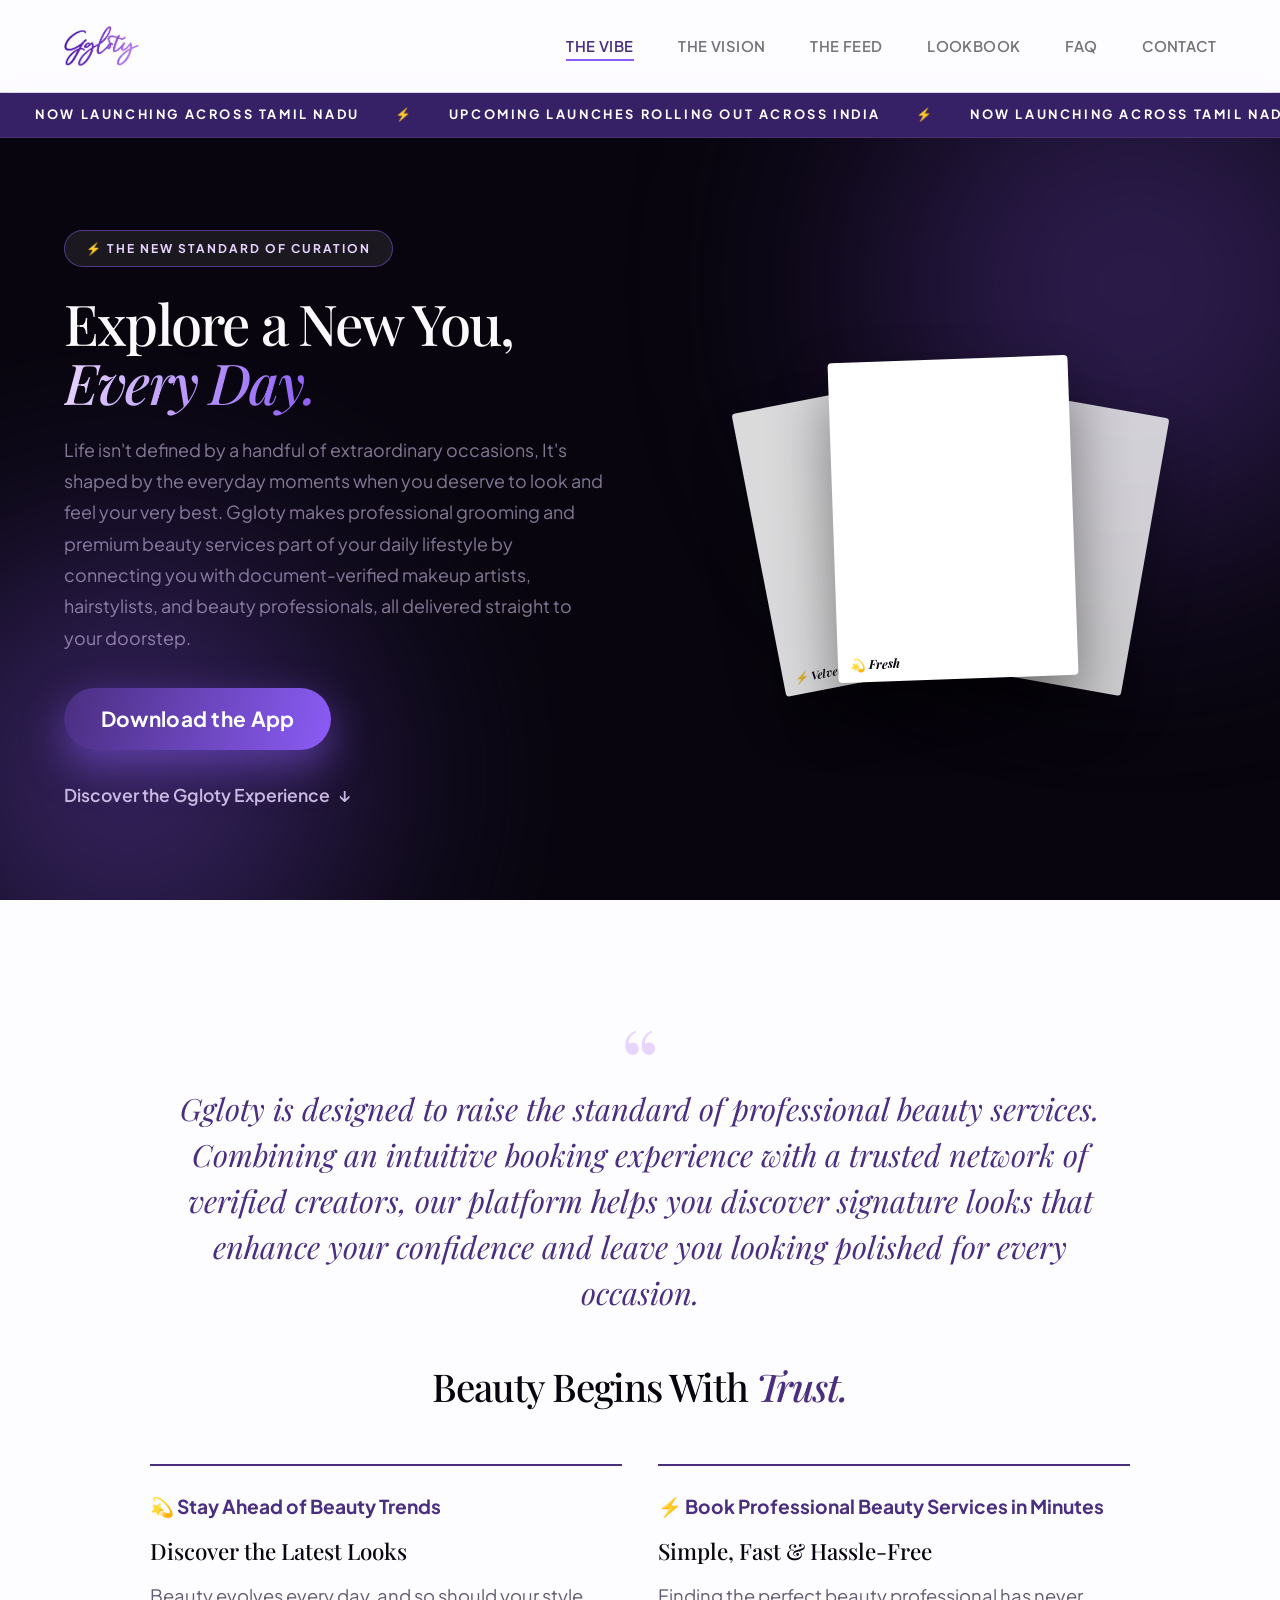
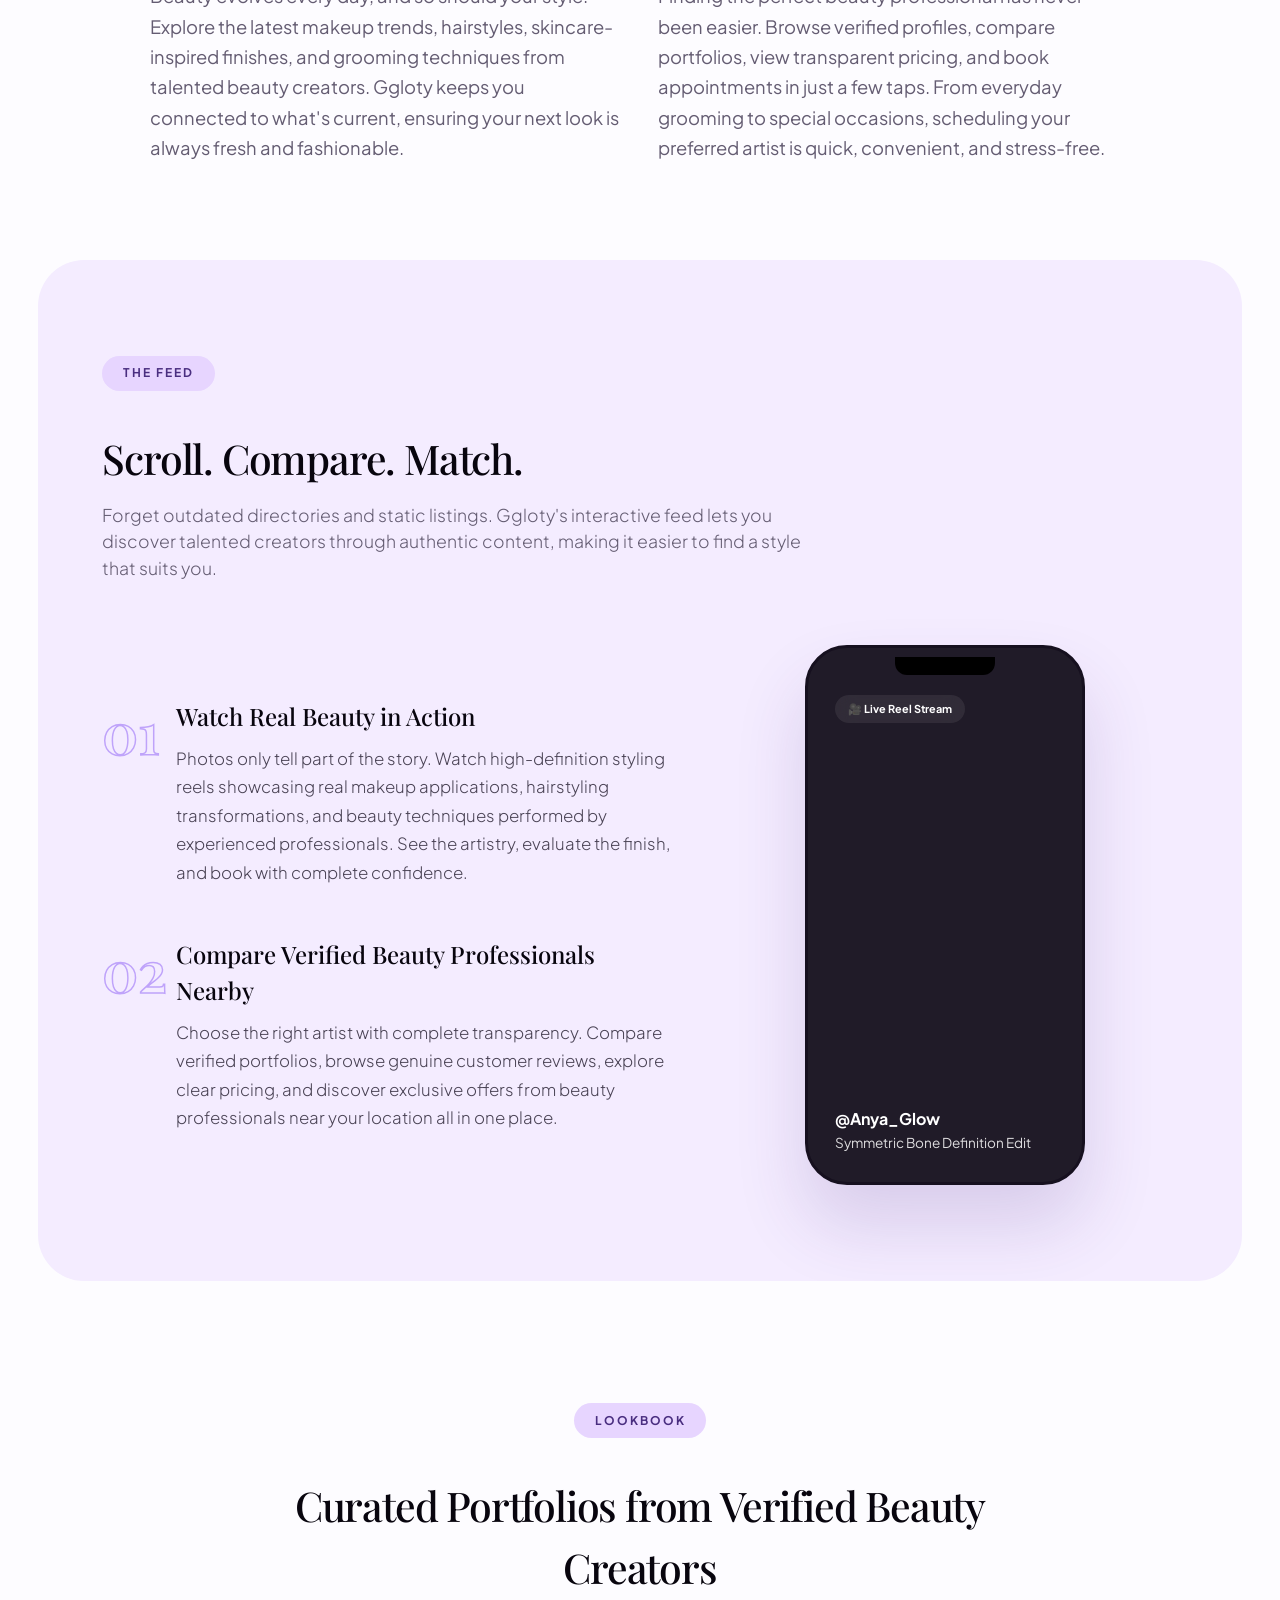
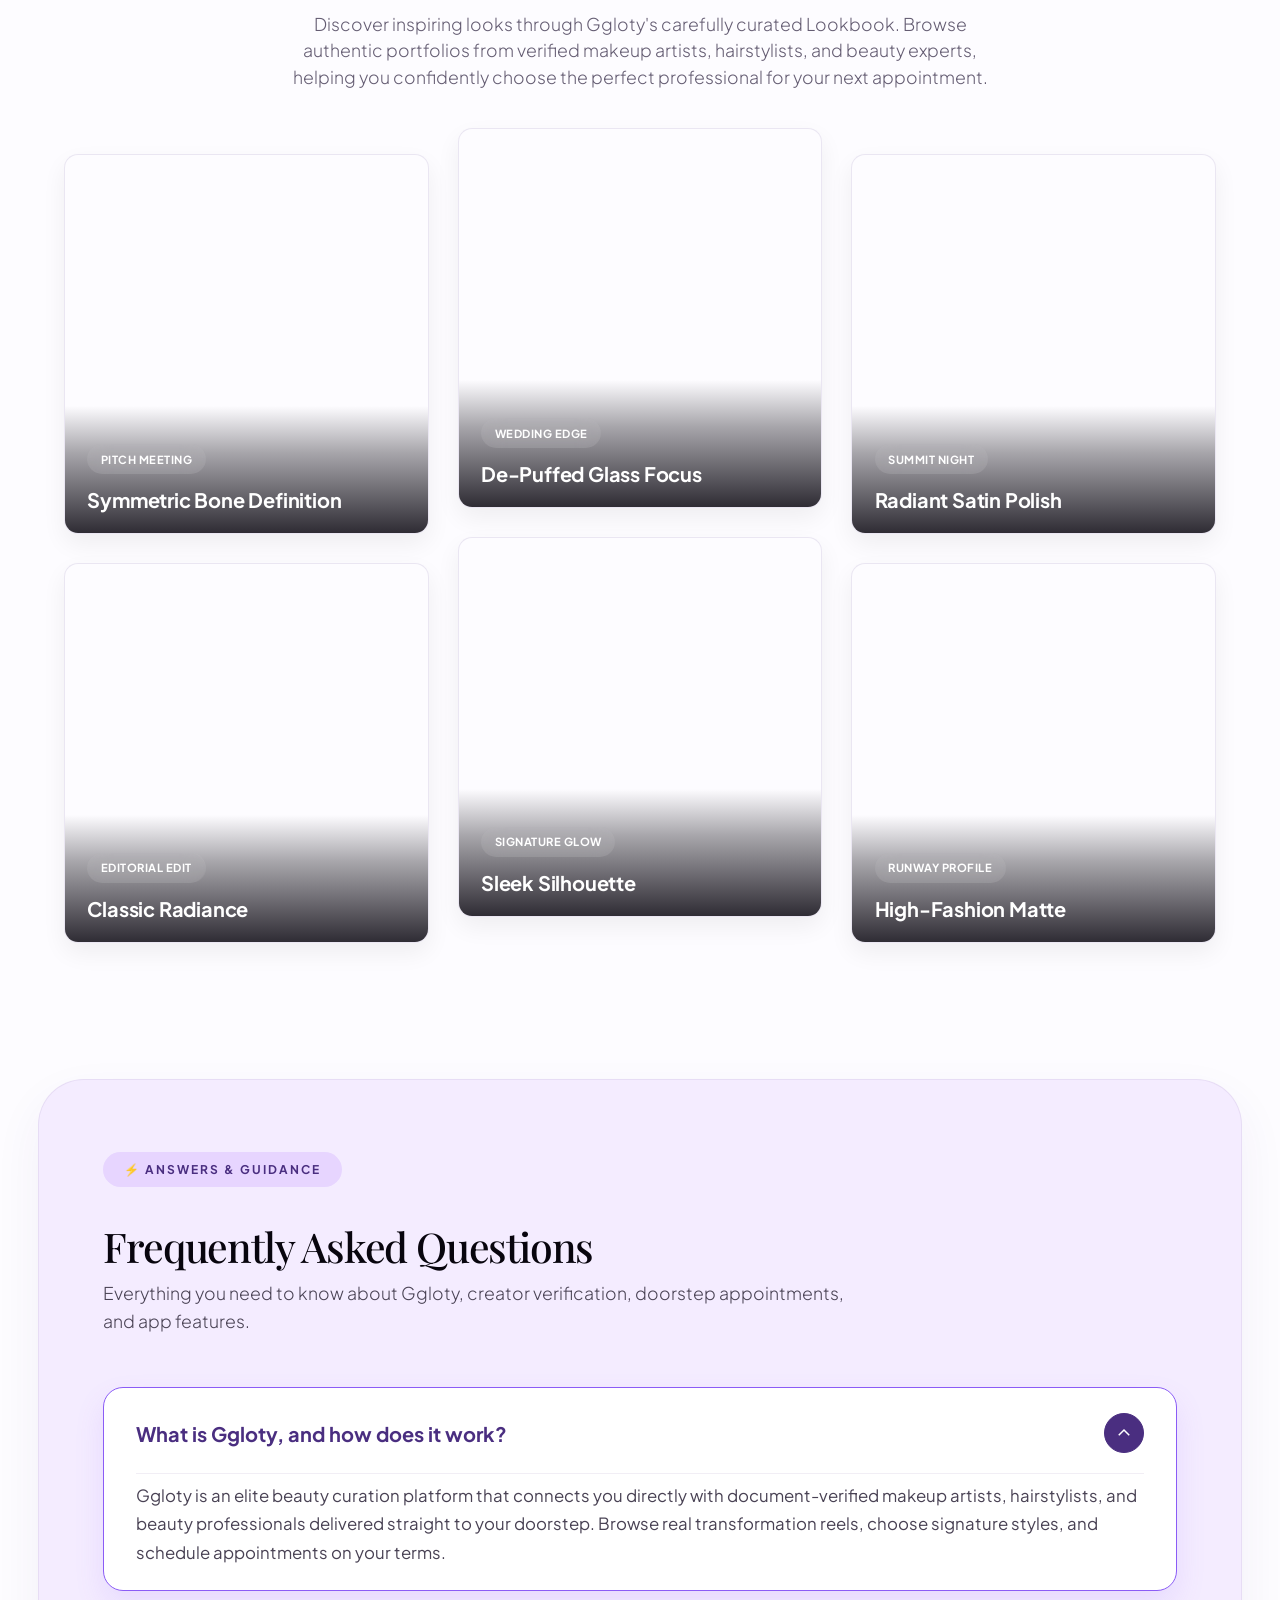
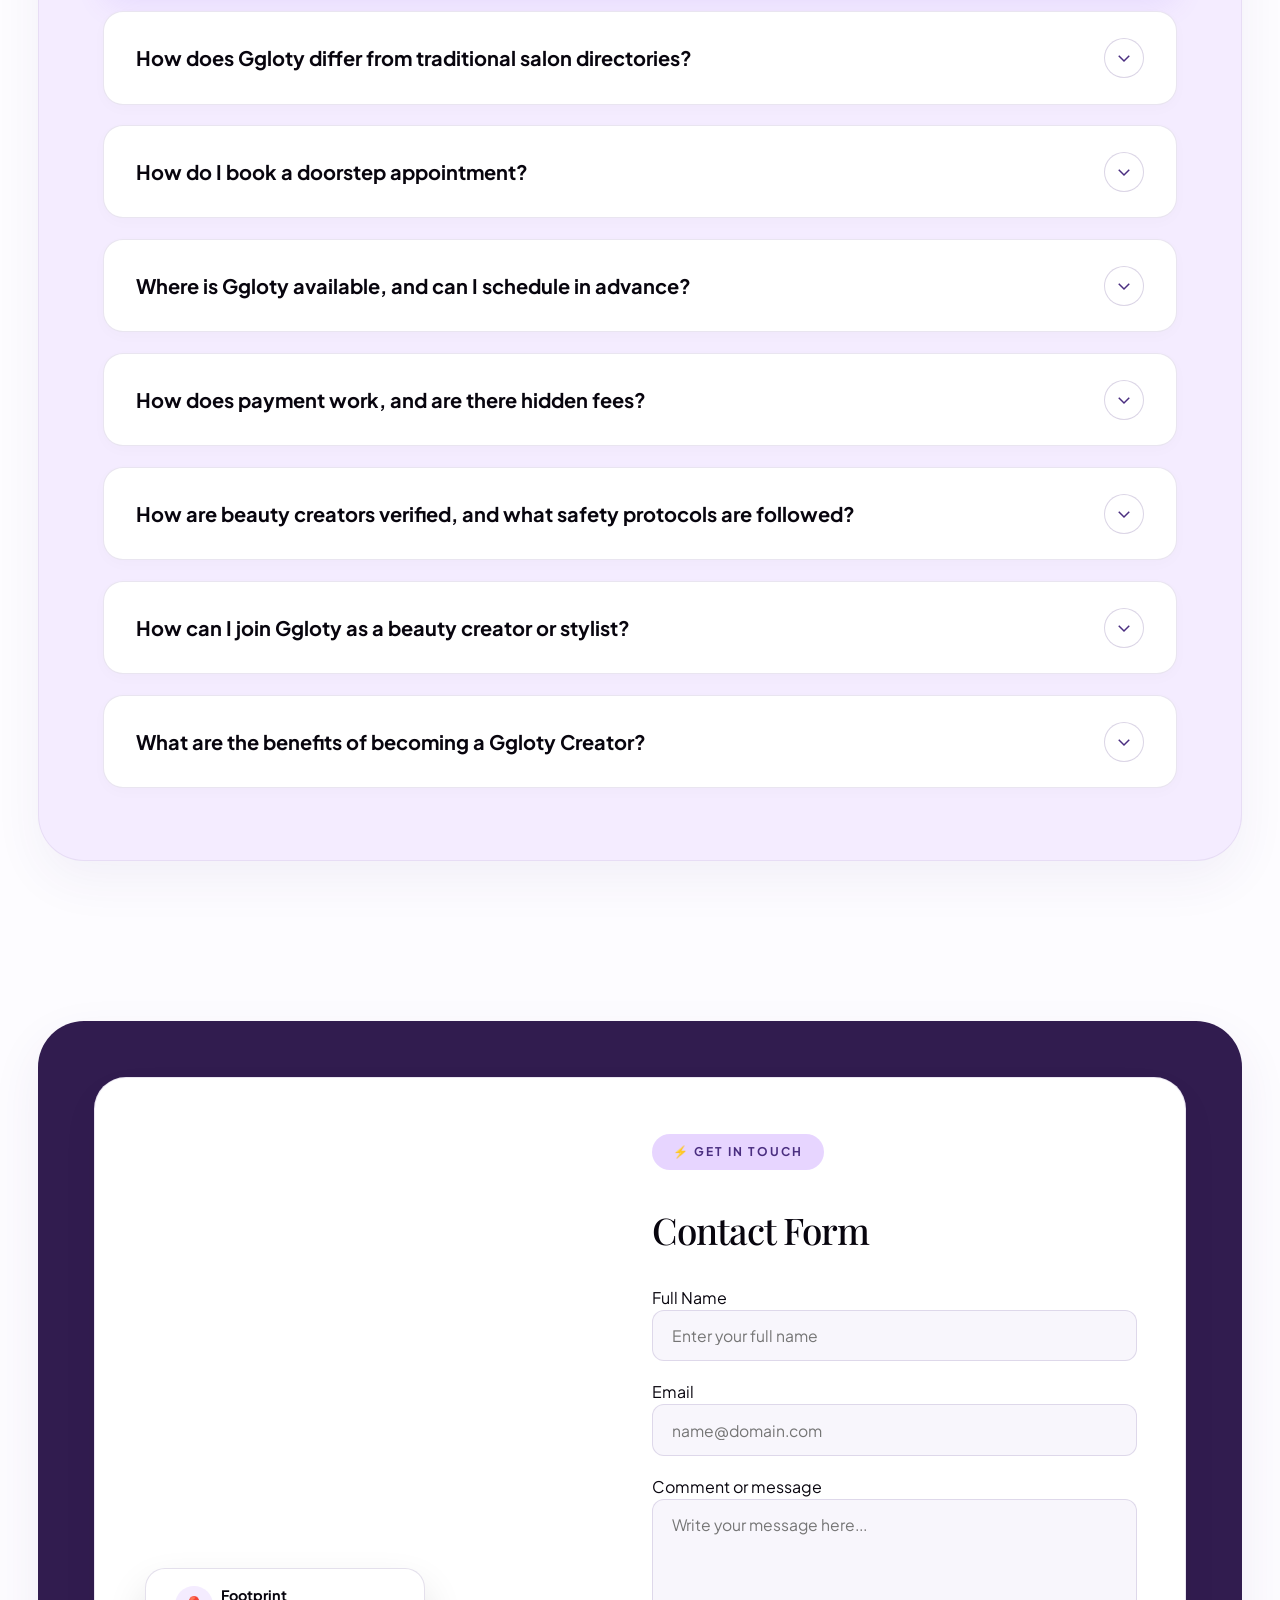
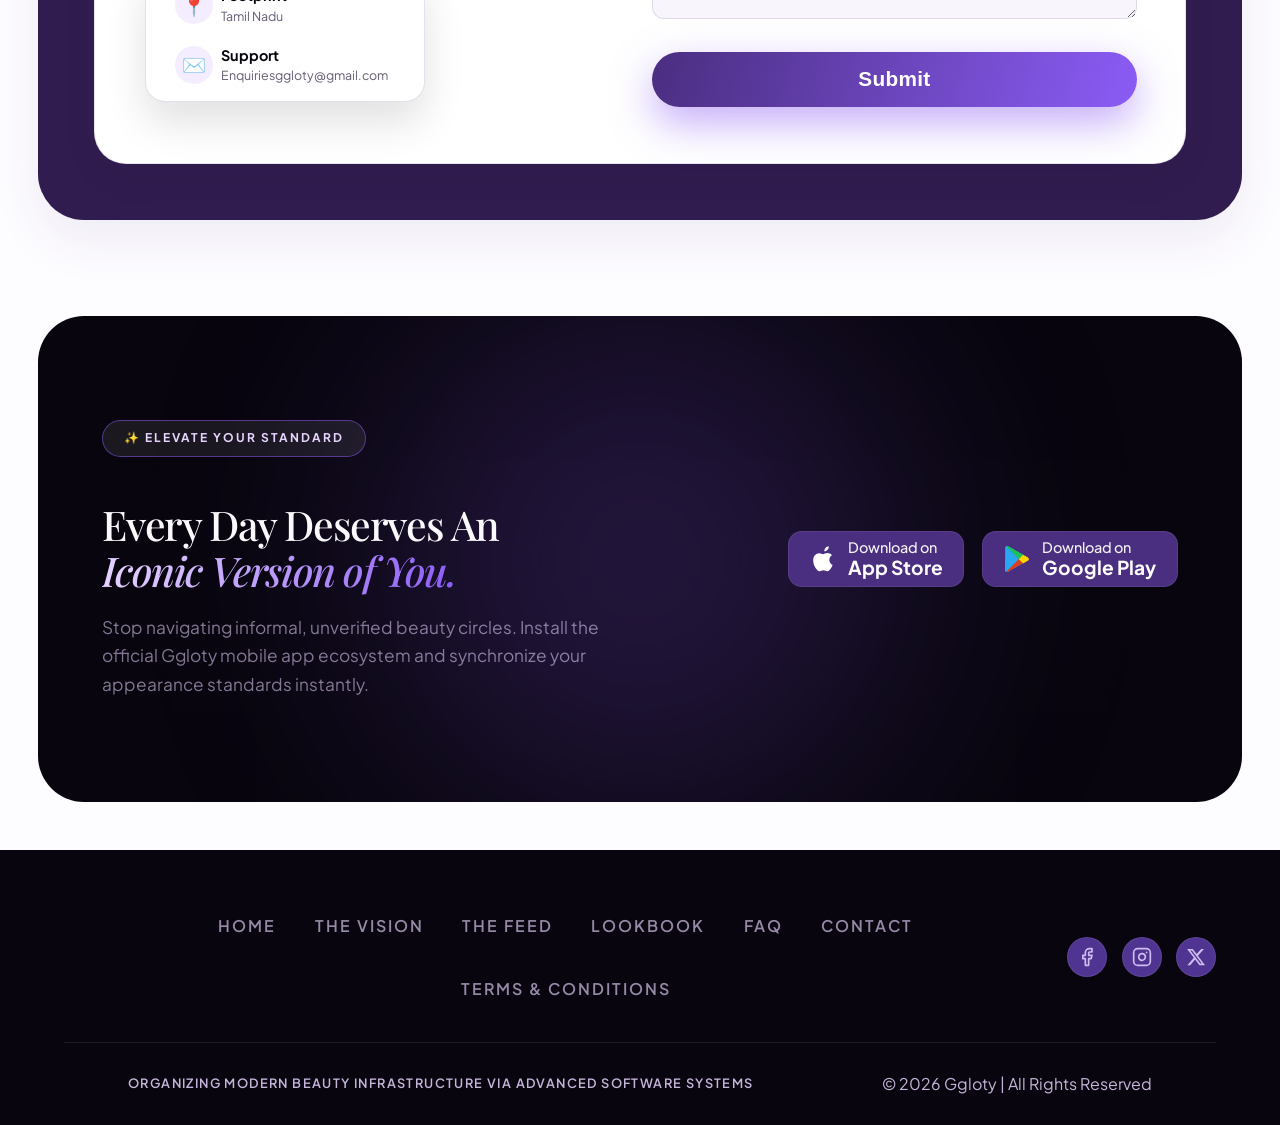
==== index.html @ 32b7450a "Update index.html" ====
<!DOCTYPE html>
<html lang="en">

<head>
    <meta charset="UTF-8">
    <meta name="viewport" content="width=device-width, initial-scale=1.0">
    <title>Ggloty </title>
    <meta property="og:type" content="website" />
    <meta property="og:url" content="https://www.ggloty.com/" />
    <meta property="og:title" content="Ggloty | Book Verified Makeup Artists & Beauty Professionals" />
    <meta property="og:description"
        content="Discover premium beauty and spa experiences customized to match your unique vibe." />
    <meta property="og:image" content="https://www.ggloty.com/preview.png" />
    <link rel="icon" type="image/png" href="images/fevicon-ggloty.png">
    <link rel="preconnect" href="https://fonts.googleapis.com">
    <link rel="preconnect" href="https://fonts.gstatic.com" crossorigin>
    <link
        href="https://fonts.googleapis.com/css2?family=Playfair+Display:ital,wght@0,400;0,500;0,600;0,700;1,400;1,500;1,600&family=Plus+Jakarta+Sans:wght@300;400;500;600;700;800&display=swap"
        rel="stylesheet">
    <link rel="canonical" href="https://www.ggloty.com/">
    <link rel="stylesheet" href="style.css">
</head>

<body>

    <header class="masthead" id="masthead">
        <div class="masthead-bar">
            <a href="#home" class="brand-logo">
                <img src="images/new1.png" alt="Ggloty" class="logo-img">
            </a>

            <nav class="primary-nav">
                <ul class="nav-list" id="navLinksMenu">
                    <li><a href="#home" class="nav-item active">The Vibe</a></li>
                    <li><a href="#vision" class="nav-item">The Vision</a></li>
                    <li><a href="#reels-section" class="nav-item">The Feed</a></li>
                    <li><a href="#lookbook" class="nav-item">Lookbook</a></li>
                    <li><a href="#faq" class="nav-item">FAQ</a></li>
                    <li><a href="#contact" class="nav-item">Contact</a></li>
                </ul>
            </nav>

            <button class="menu-toggle" id="hamburgerToggle" aria-label="Toggle menu" aria-expanded="false"
                aria-controls="navLinksMenu">
                <span class="hamburger-line"></span>
                <span class="hamburger-line"></span>
                <span class="hamburger-line"></span>
            </button>
        </div>
    </header>

    <div class="ticker">
        <div class="ticker-track">
            <span>Now launching across Tamil Nadu</span>
            <span class="ticker-dot" aria-hidden="true">⚡</span>
            <span>Upcoming launches rolling out across India</span>
            <span class="ticker-dot" aria-hidden="true">⚡</span>
            <span>Now launching across Tamil Nadu</span>
            <span class="ticker-dot" aria-hidden="true">⚡</span>
            <span>Upcoming launches rolling out across India</span>
            <span class="ticker-dot" aria-hidden="true">⚡</span>
            <span>Now launching across Tamil Nadu</span>
            <span class="ticker-dot" aria-hidden="true">⚡</span>
            <span>Upcoming launches rolling out across India</span>
            <span class="ticker-dot" aria-hidden="true">⚡</span>
            <span>Now launching across Tamil Nadu</span>
            <span class="ticker-dot" aria-hidden="true">⚡</span>
            <span>Upcoming launches rolling out across India</span>
            <span class="ticker-dot" aria-hidden="true">⚡</span>
        </div>
    </div>

    <main>

        <!-- ============ HERO ============ -->
        <section id="home" class="hero">
            <span class="hero-glow glow-a" aria-hidden="true"></span>
            <span class="hero-glow glow-b" aria-hidden="true"></span>

            <div class="hero-inner">
                <div class="hero-copy" data-reveal>
                    <span class="eyebrow">⚡ The New Standard of Curation</span>
                    <h1 class="hero-title">Explore a New You,<br><span class="accent-ital">Every Day.</span></h1>
                    <p class="hero-text">Life isn't defined by a handful of extraordinary occasions, It's shaped by the
                        everyday moments when you deserve to look and feel your very best. Ggloty makes professional
                        grooming and premium beauty services part of your daily lifestyle by connecting you with
                        document-verified makeup artists, hairstylists, and beauty professionals, all delivered straight
                        to your doorstep.</p>

                    <div class="hero-actions">
                        <a href="#download-lounge" class="btn-glow"><span>Download the App</span></a>
                        <a href="#vision" class="link-arrow">Discover the Ggloty Experience <span
                                class="arrow-bob">↓</span></a>
                    </div>
                </div>

                <div class="hero-visual" data-reveal>
                    <div class="photo-stack" id="heroDeckSlider">

                        <div class="photo-card">
                            <div class="photo-img"
                                style="background-image:url('https://res.cloudinary.com/vi6c5p9w/image/upload/tile-1.jpg');">
                            </div>
                            <span class="photo-tag">💫 Fresh</span>
                        </div>

                        <div class="photo-card">
                            <div class="photo-img"
                                style="background-image:url('https://res.cloudinary.com/vi6c5p9w/image/upload/v1783770216/tile-2.jpg');">
                            </div>
                            <span class="photo-tag">✨ Iconic</span>
                        </div>

                        <div class="photo-card">
                            <div class="photo-img"
                                style="background-image:url('https://res.cloudinary.com/vi6c5p9w/image/upload/tile-3.jpg');">
                            </div>
                            <span class="photo-tag">💎 Premium</span>
                        </div>

                        <div class="photo-card">
                            <div class="photo-img"
                                style="background-image:url('https://res.cloudinary.com/vi6c5p9w/image/upload/tile-4.jpg');">
                            </div>
                            <span class="photo-tag">💄 Glass Glow</span>
                        </div>

                        <div class="photo-card">
                            <div class="photo-img"
                                style="background-image:url('https://res.cloudinary.com/vi6c5p9w/image/upload/v1783768483/tile-5.jpg');">
                            </div>
                            <span class="photo-tag">⚡ Velvet</span>
                        </div>

                    </div>
                </div>
            </div>
        </section>

        <!-- ============ VISION / MANIFESTO ============ -->
        <section id="vision" class="vision">
            <div class="vision-inner">
                <span class="quote-mark" aria-hidden="true">&ldquo;</span>
                <blockquote class="lede" data-reveal>Ggloty is designed to raise the standard of professional beauty
                    services. Combining an intuitive booking experience with a trusted network of verified creators, our
                    platform helps you discover signature looks that enhance your confidence and leave you looking
                    polished for every occasion.</blockquote>

                <div class="vision-heading" data-reveal>
                    <h2>Beauty Begins With <span class="accent-plum">Trust.</span></h2>
                </div>

                <div class="perks">
                    <div class="perk" data-reveal>
                        <span class="perk-tag">💫 Stay Ahead of Beauty Trends</span>
                        <h4>Discover the Latest Looks</h4>
                        <p>Beauty evolves every day, and so should your style. Explore the latest makeup trends,
                            hairstyles, skincare-inspired finishes, and grooming techniques from talented beauty
                            creators. Ggloty keeps you connected to what's current, ensuring your next look is always
                            fresh and fashionable.</p>
                    </div>
                    <div class="perk" data-reveal>
                        <span class="perk-tag">⚡ Book Professional Beauty Services in Minutes</span>
                        <h4>Simple, Fast & Hassle-Free</h4>
                        <p>Finding the perfect beauty professional has never been easier. Browse verified profiles,
                            compare portfolios, view transparent pricing, and book appointments in just a few taps. From
                            everyday grooming to special occasions, scheduling your preferred artist is quick,
                            convenient, and stress-free.</p>
                    </div>
                </div>
            </div>
        </section>

        <!-- ============ REELS / FEED ============ -->
        <section id="reels-section" class="feed">
            <div class="feed-heading" data-reveal>
                <span class="eyebrow eyebrow-plum">The Feed</span>
                <h2>Scroll. Compare. Match.</h2>
                <p class="feed-sub">Forget outdated directories and static listings. Ggloty's interactive feed lets you
                    discover talented creators through authentic content, making it easier to find a style that suits
                    you.</p>
            </div>

            <div class="feed-inner">
                <div class="feed-copy">
                    <div class="feed-item" data-reveal>
                        <span class="ghost-num">01</span>
                        <div class="feed-item-text">
                            <h3>Watch Real Beauty in Action</h3>
                            <p>Photos only tell part of the story. Watch high-definition styling reels showcasing real
                                makeup applications, hairstyling transformations, and beauty techniques performed by
                                experienced professionals. See the artistry, evaluate the finish, and book with complete
                                confidence.</p>
                        </div>
                    </div>
                    <div class="feed-item" data-reveal>
                        <span class="ghost-num">02</span>
                        <div class="feed-item-text">
                            <h3>Compare Verified Beauty Professionals Nearby</h3>
                            <p>Choose the right artist with complete transparency. Compare verified portfolios, browse
                                genuine customer reviews, explore clear pricing, and discover exclusive offers from
                                beauty professionals near your location all in one place.</p>
                        </div>
                    </div>
                </div>

                <div class="feed-media" data-reveal>
                    <div class="phone-frame">
                        <div class="phone-screen"
                            style="background-image:url('https://images.unsplash.com/photo-1595777457583-95e059d581b8?auto=format&fit=crop&w=600&q=80');">
                            <span class="phone-tag">🎥 Live Reel Stream</span>
                            <div class="phone-credit">
                                <h5>@Anya_Glow</h5>
                                <p>Symmetric Bone Definition Edit</p>
                            </div>
                        </div>
                    </div>
                </div>
            </div>
        </section>

        <!-- ============ LOOKBOOK ============ -->
        <section id="lookbook" class="gallery">
            <div class="gallery-heading" data-reveal>
                <span class="eyebrow eyebrow-plum">Lookbook</span>
                <h2>Curated Portfolios from Verified Beauty Creators</h2>
                <p class="gallery-sub">Discover inspiring looks through Ggloty's carefully curated Lookbook. Browse
                    authentic portfolios from verified makeup artists, hairstylists, and beauty experts, helping you
                    confidently choose the perfect professional for your next appointment.</p>
            </div>

            <div class="wall">
                <div class="frame" data-reveal
                    style="background-image:url('https://res.cloudinary.com/vi6c5p9w/image/upload/tile-6.jpg');">
                    <div class="frame-veil">
                        <span class="frame-pill">Pitch Meeting</span>
                        <h3>Symmetric Bone Definition</h3>
                    </div>
                </div>
                <div class="frame" data-reveal
                    style="background-image:url('https://res.cloudinary.com/vi6c5p9w/image/upload/tile-7.jpg');">
                    <div class="frame-veil">
                        <span class="frame-pill">Wedding Edge</span>
                        <h3>De-Puffed Glass Focus</h3>
                    </div>
                </div>
                <div class="frame" data-reveal
                    style="background-image:url('https://res.cloudinary.com/vi6c5p9w/image/upload/tile-8.jpg');">
                    <div class="frame-veil">
                        <span class="frame-pill">Summit Night</span>
                        <h3>Radiant Satin Polish</h3>
                    </div>
                </div>
                <div class="frame" data-reveal
                    style="background-image:url('https://res.cloudinary.com/vi6c5p9w/image/upload/tile-9.jpg');">
                    <div class="frame-veil">
                        <span class="frame-pill">Editorial Edit</span>
                        <h3>Classic Radiance</h3>
                    </div>
                </div>
                <div class="frame" data-reveal
                    style="background-image:url('https://res.cloudinary.com/vi6c5p9w/image/upload/tile-10.jpg');">
                    <div class="frame-veil">
                        <span class="frame-pill">Signature Glow</span>
                        <h3>Sleek Silhouette</h3>
                    </div>
                </div>
                <div class="frame" data-reveal
                    style="background-image:url('https://res.cloudinary.com/vi6c5p9w/image/upload/tile-11.jpg');">
                    <div class="frame-veil">
                        <span class="frame-pill">Runway Profile</span>
                        <h3>High-Fashion Matte</h3>
                    </div>
                </div>
            </div>
        </section>

        <!-- ============ FAQ ============ -->
        <section id="faq" class="card-section-wrapper">
            <div class="light-purple-card" data-reveal>
                <div class="card-head">
                    <span class="eyebrow eyebrow-plum">⚡ Answers & Guidance</span>
                    <h2>Frequently Asked Questions</h2>
                    <p class="card-sub">Everything you need to know about Ggloty, creator verification, doorstep
                        appointments, and app features.</p>
                </div>

                <div class="faq-accordion-container">

                    <div class="faq-accordion-item active">
                        <button class="faq-accordion-header" aria-expanded="false">
                            <h3>What is Ggloty, and how does it work?</h3>
                            <span class="faq-arrow-btn">
                                <svg class="arrow-icon" viewBox="0 0 24 24" fill="none" stroke="currentColor"
                                    stroke-width="2">
                                    <path d="M19 9l-7 7-7-7"></path>
                                </svg>
                            </span>
                        </button>
                        <div class="faq-accordion-content">
                            <p>Ggloty is an elite beauty curation platform that connects you directly with
                                document-verified makeup artists, hairstylists, and beauty professionals delivered
                                straight to your doorstep. Browse real transformation reels, choose signature styles,
                                and schedule appointments on your terms.</p>
                        </div>
                    </div>

                    <div class="faq-accordion-item">
                        <button class="faq-accordion-header" aria-expanded="false">
                            <h3>How does Ggloty differ from traditional salon directories?</h3>
                            <span class="faq-arrow-btn">
                                <svg class="arrow-icon" viewBox="0 0 24 24" fill="none" stroke="currentColor"
                                    stroke-width="2">
                                    <path d="M19 9l-7 7-7-7"></path>
                                </svg>
                            </span>
                        </button>
                        <div class="faq-accordion-content">
                            <p>Traditional directories rely on static text listings and outdated photos. Ggloty features
                                an interactive Feed of real video reels and a curated Lookbook of verified creator
                                portfolios, giving you complete visibility into an artist’s skills, real client reviews,
                                and transparent pricing before booking.</p>
                        </div>
                    </div>

                    <div class="faq-accordion-item">
                        <button class="faq-accordion-header" aria-expanded="false">
                            <h3>How do I book a doorstep appointment?</h3>
                            <span class="faq-arrow-btn">
                                <svg class="arrow-icon" viewBox="0 0 24 24" fill="none" stroke="currentColor"
                                    stroke-width="2">
                                    <path d="M19 9l-7 7-7-7"></path>
                                </svg>
                            </span>
                        </button>
                        <div class="faq-accordion-content">
                            <p>Simply download the Ggloty Mobile App, explore the Feed or Lookbook to select your
                                preferred style or creator, select a date and time slot, and confirm. Your assigned
                                creator will arrive at your location fully equipped with professional products.</p>
                        </div>
                    </div>

                    <div class="faq-accordion-item">
                        <button class="faq-accordion-header" aria-expanded="false">
                            <h3>Where is Ggloty available, and can I schedule in advance?</h3>
                            <span class="faq-arrow-btn">
                                <svg class="arrow-icon" viewBox="0 0 24 24" fill="none" stroke="currentColor"
                                    stroke-width="2">
                                    <path d="M19 9l-7 7-7-7"></path>
                                </svg>
                            </span>
                        </button>
                        <div class="faq-accordion-content">
                            <p>We are actively launching across Tamil Nadu and expanding into major metropolitan hubs
                                across India. You can book instant doorstep sessions based on live creator availability
                                or schedule appointments weeks in advance for weddings, corporate events, pitch
                                meetings, or special occasions.</p>
                        </div>
                    </div>

                    <div class="faq-accordion-item">
                        <button class="faq-accordion-header" aria-expanded="false">
                            <h3>How does payment work, and are there hidden fees?</h3>
                            <span class="faq-arrow-btn">
                                <svg class="arrow-icon" viewBox="0 0 24 24" fill="none" stroke="currentColor"
                                    stroke-width="2">
                                    <path d="M19 9l-7 7-7-7"></path>
                                </svg>
                            </span>
                        </button>
                        <div class="faq-accordion-content">
                            <p>Pricing is 100% transparent and displayed upfront in the app prior to checkout—with zero
                                hidden service or travel charges. Payments are processed securely inside the Ggloty app
                                via UPI, credit/debit cards, net banking, or digital wallets.</p>
                        </div>
                    </div>

                    <div class="faq-accordion-item">
                        <button class="faq-accordion-header" aria-expanded="false">
                            <h3>How are beauty creators verified, and what safety protocols are followed?</h3>
                            <span class="faq-arrow-btn">
                                <svg class="arrow-icon" viewBox="0 0 24 24" fill="none" stroke="currentColor"
                                    stroke-width="2">
                                    <path d="M19 9l-7 7-7-7"></path>
                                </svg>
                            </span>
                        </button>
                        <div class="faq-accordion-content">
                            <p>Every creator undergoes a multi-tier vetting process, including government ID
                                verification, background checks, and physical portfolio reviews. All artists follow
                                strict sanitation standards, using sanitized tools and single-use applicators where
                                appropriate.</p>
                        </div>
                    </div>

                    <div class="faq-accordion-item">
                        <button class="faq-accordion-header" aria-expanded="false">
                            <h3>How can I join Ggloty as a beauty creator or stylist?</h3>
                            <span class="faq-arrow-btn">
                                <svg class="arrow-icon" viewBox="0 0 24 24" fill="none" stroke="currentColor"
                                    stroke-width="2">
                                    <path d="M19 9l-7 7-7-7"></path>
                                </svg>
                            </span>
                        </button>
                        <div class="faq-accordion-content">
                            <p>You can apply directly through the Ggloty Mobile App by tapping "Apply as a Creator" or
                                by submitting your portfolio, credentials, and work samples to creators@ggloty.com.</p>
                        </div>
                    </div>

                    <div class="faq-accordion-item">
                        <button class="faq-accordion-header" aria-expanded="false">
                            <h3>What are the benefits of becoming a Ggloty Creator?</h3>
                            <span class="faq-arrow-btn">
                                <svg class="arrow-icon" viewBox="0 0 24 24" fill="none" stroke="currentColor"
                                    stroke-width="2">
                                    <path d="M19 9l-7 7-7-7"></path>
                                </svg>
                            </span>
                        </button>
                        <div class="faq-accordion-content">
                            <p>Joining Ggloty gives you direct exposure to high-intent clients nearby, complete
                                independence over your schedule and service pricing, and a high-end platform to showcase
                                your artistry through video reels and lookbook features.</p>
                        </div>
                    </div>

                </div>
            </div>
            </div>
        </section>


         <!-- ============ CONTACT FORM ============ -->
        <section id="contact" class="contact-section-wrapper">
            <div class="contact-purple-card" data-reveal>

                <div class="contact-layout-grid">

                    <div class="contact-visual-col">
                        <div class="contact-img-frame"
                            style="background-image: url('https://images.pexels.com/photos/20181205/pexels-photo-20181205.jpeg');">
                            <div class="contact-floating-info">
                                <div class="info-item">
                                    <span class="info-icon">📍</span>
                                    <div>
                                        <h4>Footprint</h4>
                                        <p>Tamil Nadu </p>
                                    </div>
                                </div>
                                <div class="info-item">
                                    <span class="info-icon">✉️</span>
                                    <div>
                                        <h4>Support</h4>
                                        <p>Enquiriesggloty@gmail.com</p>
                                    </div>
                                </div>
                            </div>
                        </div>
                    </div>

                    <div class="contact-form-col">
                        <div class="form-header">
                            <span class="eyebrow eyebrow-plum">⚡ Get In Touch</span>
                            <h2>Contact Form</h2>
                        </div>

                        <form action="https://api.web3forms.com/submit" method="POST" class="contact-form-body"
                            id="gglotyContactForm">

                            <input type="hidden" name="access_key" value="dd194a66-8516-4b38-a9fd-0f1071204d3c">

                            <input type="hidden" name="subject" value="New Contact Form Submission — Ggloty">

                            <input type="checkbox" name="botcheck" style="display: none;">

                            <div class="form-group">
                                <label for="fullName">Full Name</label>
                                <input type="text" id="fullName" name="name" class="luxury-input"
                                    placeholder="Enter your full name" required>
                            </div>

                            <div class="form-group">
                                <label for="email">Email</label>
                                <input type="email" id="email" name="email" class="luxury-input"
                                    placeholder="name@domain.com" required>
                            </div>

                            <div class="form-group">
                                <label for="message">Comment or message</label>
                                <textarea id="message" name="message" class="luxury-input"
                                    placeholder="Write your message here..." required></textarea>
                            </div>

                            <button type="submit" class="btn-glow btn-submit">
                                <span>Submit</span>
                            </button>

                            <p id="formResult"
                                style="margin-top: 1rem; font-size: 0.95rem; font-weight: 600; text-align: center; display: none;">
                            </p>
                        </form>
                    </div>

                </div>

            </div>
        </section>
        <!-- ============ DOWNLOAD ============ -->
        <section id="download-lounge" class="finale">
            <span class="hero-glow glow-c" aria-hidden="true"></span>
            <div class="finale-inner">
                <div class="finale-copy" data-reveal>
                    <span class="eyebrow">✨ Elevate Your Standard</span>
                    <h2>Every Day Deserves An<br><span class="accent-ital">Iconic Version of You.</span></h2>
                    <p>Stop navigating informal, unverified beauty circles. Install the official Ggloty mobile app
                        ecosystem and synchronize your appearance standards instantly.</p>
                </div>

                <div class="finale-badges" data-reveal>
                    <a href="#" class="store-badge">
                        <svg class="store-icon" viewBox="0 0 384 512" xmlns="http://www.w3.org/2000/svg">
                            <path fill="currentColor"
                                d="M318.7 268.7c-.2-36.7 16.4-64.4 50-84.8-18.8-26.9-47.2-41.7-84.7-44.6-35.5-2.8-74.3 20.7-88.5 20.7-15 0-48.7-19.3-77.5-19.3-36.9 0-77.6 21-98.3 56.5-43 73.9-11 183.8 30.1 242.2 20.4 28.6 44 60.1 74.4 59 30.4-1.1 42.1-18.8 76.5-18.8 34.4 0 45.1 18.8 76.5 18.2 31.1-.6 51.5-28.5 71.9-58.3 23.6-33.8 33.2-66.5 33.5-68.2-.7-.3-65.1-24.3-65.4-96.5zM283 74.3c15.1-18.1 25.4-43.5 22.8-68.7-22 1-49 15-64.7 33-13.3 15.2-25.3 40.2-22.2 65.1 24.3 2 49.2-11.4 64.1-29.4z" />
                        </svg>
                        <span class="store-text"><small>Download on</small>App Store</span>
                    </a>
                    <a href="#" class="store-badge">
                        <img src="images/android.svg" alt="Google Play" class="store-icon">
                        <span class="store-text"><small>Download on</small>Google Play</span>
                    </a>
                </div>
            </div>
        </section>

    </main>

    <footer class="site-footer">
        <div class="footer-main">
            <a href="#home" class="footer-brand">
                <img src="images/new1.png" alt="Ggloty" class="footer-logo">
            </a>

            <nav class="footer-nav">
                <a href="#home">Home</a>
                <a href="#vision">The Vision</a>
                <a href="#reels-section">The Feed</a>
                <a href="#lookbook">Lookbook</a>
                <a href="#faq">FAQ</a>
                <a href="#contact">Contact</a>
                <a href="#terms.html">Terms & Conditions</a>
            </nav>

            <div class="footer-social">
                <a href="https://www.facebook.com/share/1JAfqFKw3F/" class="social-icon" aria-label="Facebook">
                    <svg viewBox="0 0 24 24" fill="none" stroke="currentColor" stroke-width="2" stroke-linecap="round"
                        stroke-linejoin="round">
                        <path d="M18 2h-3a5 5 0 0 0-5 5v3H7v4h3v8h4v-8h3l1-4h-4V7a1 1 0 0 1 1-1h3z"></path>
                    </svg>
                </a>
                <a href="https://www.instagram.com/theggloty?utm_source=qr&igsh=OWNhNzVhZHdsa3Nk" class="social-icon"
                    aria-label="Instagram">
                    <svg viewBox="0 0 24 24" fill="none" stroke="currentColor" stroke-width="2" stroke-linecap="round"
                        stroke-linejoin="round">
                        <rect x="2" y="2" width="20" height="20" rx="5" ry="5"></rect>
                        <path d="M16 11.37A4 4 0 1 1 12.63 8 4 4 0 0 1 16 11.37z"></path>
                        <line x1="17.5" y1="6.5" x2="17.51" y2="6.5"></line>
                    </svg>
                </a>
                <a href="https://x.com/GglotyOfficial" class="social-icon" aria-label="X / Twitter">
                    <svg viewBox="0 0 24 24" fill="currentColor">
                        <path
                            d="M18.244 2.25h3.308l-7.227 8.26 8.502 11.24H16.17l-5.214-6.817L4.99 21.75H1.68l7.73-8.835L1.254 2.25H8.08l4.713 6.231zm-1.161 17.52h1.833L7.084 4.126H5.117z" />
                    </svg>
                </a>
            </div>
        </div>

        <div class="footer-strip">
            <p class="strip-tagline">Organizing modern beauty infrastructure via advanced software systems</p>
            <p class="strip-copy">© 2026 Ggloty | All Rights Reserved</p>
        </div>
    </footer>

    <script src="script.js"></script>
</body>

</html>
---- style.css ----
/* ==========================================================================
   GGLOTY — PREMIUM EDITORIAL REDESIGN v2
   Dark couture hero + light editorial mid-page + dark finale.
   Brand palette preserved exactly from the original stylesheet.
   ========================================================================== */

*,
*::before,
*::after {
    margin: 0;
    padding: 0;
    box-sizing: border-box;
}

:root {
    /* ---- brand colors (unchanged) ---- */
    --luxury-black: #08050E;
    --luxury-white: #FAF9FC;
    --deep-brand-purple: #4A2E80;
    --amethyst-glow: #8B5CF6;
    --light-amethyst: #E7D5FF;
    --slate-muted: #645C72;
    --soft-cream-bg: #FDFCFF;

    /* ---- derived tints of the same hues (no new colors) ---- */
    --ink-soft: #14101E;
    --lilac-veil: rgba(231, 213, 255, 0.85);
    --lilac-dim: rgba(231, 213, 255, 0.55);
    --plum-10: rgba(74, 46, 128, 0.10);
    --plum-16: rgba(74, 46, 128, 0.16);
    --amethyst-30: rgba(139, 92, 246, 0.5);
    --white-04: rgba(250, 249, 252, 0.04);
    --white-08: rgba(250, 249, 252, 0.08);

    --font-display: 'Playfair Display', serif;
    --font-body: 'Plus Jakarta Sans', sans-serif;
    --ease: cubic-bezier(0.16, 1, 0.3, 1);
    --edge: 7vw;
    --nav-h: 92px;
    --ticker-h: 46px;
}

html {
    scroll-behavior: smooth;
    scroll-padding-top: 110px;
}

body {
    font-family: var(--font-body);
    background: var(--soft-cream-bg);
    color: var(--luxury-black);
    line-height: 1.5;
    overflow-x: hidden;
}

body.no-scroll {
    overflow: hidden;
}

h1,
h2,
h3,
h4,
h5 {
    font-family: var(--font-display);
    font-weight: 500;
}

p {
    color: var(--slate-muted);
}

a {
    color: inherit;
    text-decoration: none;
}

img {
    max-width: 100%;
    display: block;
}

::selection {
    background: var(--amethyst-glow);
    color: #fff;
}

main>section {
    padding-left: var(--edge);
    padding-right: var(--edge);
    position: relative;
    overflow: hidden;
}

/* ==========================================================================
   SCROLL REVEAL
   ========================================================================== */
[data-reveal] {
    opacity: 0;
    transform: translateY(26px);
    transition: opacity 0.9s var(--ease), transform 0.9s var(--ease);
}

[data-reveal].in-view {
    opacity: 1;
    transform: translateY(0);
}

/* ==========================================================================
   MASTHEAD / NAV
   ========================================================================== */
.masthead {
    position: fixed;
    top: 0;
    left: 0;
    width: 100%;
    z-index: 1000;
    background: rgba(253, 252, 255, 0.86);
    backdrop-filter: blur(18px);
    -webkit-backdrop-filter: blur(18px);
    border-bottom: 1px solid var(--plum-10);
}

.masthead-bar {
    max-width: 1440px;
    margin: 0 auto;
    height: var(--nav-h);
    padding: 0 var(--edge);
    display: flex;
    align-items: center;
    justify-content: space-between;
}

.logo-img {
    height: 40px;
    width: auto;
}

.nav-list {
    display: flex;
    list-style: none;
    gap: 2.8rem;
}

.nav-item {
    position: relative;
    font-weight: 600;
    font-size: 0.92rem;
    letter-spacing: 0.4px;
    text-transform: uppercase;
    color: var(--luxury-black);
    opacity: 0.55;
    padding-bottom: 6px;
    transition: opacity 0.3s ease, color 0.3s ease;
}

.nav-item::after {
    content: '';
    position: absolute;
    left: 0;
    bottom: 0;
    width: 100%;
    height: 2px;
    background: var(--amethyst-glow);
    transform: scaleX(0);
    transform-origin: right;
    transition: transform 0.4s var(--ease);
}

.nav-item:hover,
.nav-item.active {
    opacity: 1;
    color: var(--deep-brand-purple);
}

.nav-item:hover::after,
.nav-item.active::after {
    transform: scaleX(1);
    transform-origin: left;
}

.menu-toggle {
    display: none;
    width: 46px;
    height: 46px;
    border: none;
    border-radius: 50%;
    background: var(--deep-brand-purple);
    flex-direction: column;
    align-items: center;
    justify-content: center;
    gap: 5px;
    cursor: pointer;
    flex-shrink: 0;
    position: relative;
    z-index: 1200;
}

.hamburger-line {
    width: 20px;
    height: 2px;
    background: #fff;
    border-radius: 2px;
    transition: transform 0.35s var(--ease), opacity 0.25s ease;
}

.menu-toggle.open .hamburger-line:nth-child(1) {
    transform: translateY(7px) rotate(45deg);
}

.menu-toggle.open .hamburger-line:nth-child(2) {
    opacity: 0;
}

.menu-toggle.open .hamburger-line:nth-child(3) {
    transform: translateY(-7px) rotate(-45deg);
}

/* ==========================================================================
   TICKER
   ========================================================================== */
.ticker {
    position: relative;
    width: 100%;
    height: var(--ticker-h);
    margin-top: var(--nav-h);
    background: #362066;
    border-bottom: 1px solid var(--white-08);
    display: flex;
    align-items: center;
    overflow: hidden;
}

.ticker-track {
    display: flex;
    white-space: nowrap;
    gap: 2.2rem;
    padding-left: 2.2rem;
    animation: tickerScroll 30s linear infinite;
}

.ticker-track span {
    font-size: 0.8rem;
    font-weight: 700;
    letter-spacing: 2.6px;
    text-transform: uppercase;
    color: white;
}

.ticker-dot {
    color: var(--amethyst-glow);
    font-size: 0.6rem;
}

@keyframes tickerScroll {
    from {
        transform: translateX(0);
    }

    to {
        transform: translateX(-50%);
    }
}

/* ==========================================================================
   HERO — DARK COUTURE
   ========================================================================== */
.hero {
    background: var(--luxury-black);
    min-height: calc(100vh - var(--nav-h) - var(--ticker-h));
    display: flex;
    align-items: center;
    padding-top: 4rem;
    padding-bottom: 4rem;
}

.hero-glow {
    position: absolute;
    border-radius: 50%;
    filter: blur(120px);
    pointer-events: none;
    opacity: 0.55;
    animation: driftGlow 15s ease-in-out infinite alternate;
}

.glow-a {
    width: 520px;
    height: 520px;
    background: #4a2e80;
    ;
    top: -15%;
    right: -9%;
}

.glow-b {
    width: 460px;
    height: 460px;
    background: #8B5CF6;
    bottom: -14%;
    left: -8%;
    animation-delay: 3s;
    opacity: 0.35;
}

.glow-c {
    width: 520px;
    height: 520px;
    background: #4A2E80;
    top: 50%;
    left: 50%;
    transform: translate(-50%, -50%);
    opacity: 0.4;
}

@keyframes driftGlow {
    0% {
        transform: translate(0, 0) scale(1);
    }

    100% {
        transform: translate(25px, -25px) scale(1.1);
    }
}

.hero-inner {
    position: relative;
    z-index: 2;
    max-width: 1360px;
    margin: 0 auto;
    width: 100%;
    display: grid;
    grid-template-columns: 1fr 0.9fr;
    gap: 3rem;
    align-items: center;
}

.eyebrow {
    display: inline-flex;
    font-size: 0.75rem;
    font-weight: 700;
    letter-spacing: 2px;
    text-transform: uppercase;
    color: var(--light-amethyst);
    background: var(--white-08);
    border: 1px solid var(--amethyst-30);
    padding: 0.55rem 1.3rem;
    border-radius: 999px;
    margin-bottom: 1.6rem;
}

.eyebrow-plum {
    color: var(--deep-brand-purple);
    background: var(--light-amethyst);
    border: none;
}

.hero-title {
    font-size: clamp(2.6rem, 4.4vw, 4.1rem);
    line-height: 1.05;
    letter-spacing: -1.8px;
    color: var(--luxury-white);
    margin-bottom: 1.4rem;
}

.accent-ital {
    font-style: italic;
    background: linear-gradient(100deg, var(--light-amethyst), var(--amethyst-glow));
    -webkit-background-clip: text;
    background-clip: text;
    -webkit-text-fill-color: transparent;
}

.accent-plum {
    font-style: italic;
    color: var(--deep-brand-purple);
}

.hero-text {
    font-size: 1.12rem;
    line-height: 1.75;
    color: var(--lilac-dim);
    max-width: 540px;
    margin-bottom: 2.2rem;
}

.hero-actions {
    display: flex;
    align-items: center;
    gap: 2rem;
    flex-wrap: wrap;
}

.btn-glow {
    display: inline-flex;
    align-items: center;
    background: linear-gradient(105deg, var(--deep-brand-purple), var(--amethyst-glow));
    color: #fff;
    padding: 0.95rem 2.3rem;
    border-radius: 999px;
    font-weight: 700;
    font-size: 1.3rem;
    letter-spacing: 0.3px;
    box-shadow: 0 16px 40px var(--amethyst-30);
    transition: transform 0.35s var(--ease), box-shadow 0.35s var(--ease);
}

.btn-glow:hover {
    transform: translateY(-4px);
    box-shadow: 0 22px 50px rgba(139, 92, 246, 0.5);
}

.link-arrow {
    display: inline-flex;
    align-items: center;
    gap: 8px;
    font-weight: 600;
    font-size: 1.1rem;
    color: var(--light-amethyst);
    opacity: 0.85;
    transition: opacity 0.3s ease;
}

.link-arrow:hover {
    opacity: 1;
}

.arrow-bob {
    display: inline-block;
    animation: bob 1.8s ease-in-out infinite;
}

@keyframes bob {

    0%,
    100% {
        transform: translateY(0);
    }

    50% {
        transform: translateY(5px);
    }
}

/* ---- HERO PHOTO STACK (signature element) ---- */
.hero-visual {
    position: relative;
    height: 460px;
    display: flex;
    align-items: center;
    justify-content: center;
}

.photo-stack {
    position: relative;
    width: 100%;
    height: 100%;
}

.photo-card {
    position: absolute;
    top: 50%;
    left: 50%;
    width: 240px;
    height: 320px;
    background: #fff;
    padding: 12px 12px 34px;
    border-radius: 4px;
    box-shadow: 0 30px 60px rgba(0, 0, 0, 0.45);
    transition: transform 0.85s var(--ease), opacity 0.85s var(--ease);
}

.photo-img {
    width: 100%;
    height: 100%;
    background-size: cover;
    background-position: center;
}

.photo-tag {
    position: absolute;
    bottom: 8px;
    left: 12px;
    font-size: 0.78rem;
    font-weight: 700;
    color: var(--luxury-black);
    font-family: var(--font-display);
    font-style: italic;
}

.photo-card.pos-center {
    transform: translate(-50%, -50%) rotate(-2deg) scale(1);
    opacity: 1;
    z-index: 5;
}

.photo-card.pos-left {
    transform: translate(-50%, -50%) translate(-88px, 16px) rotate(-11deg) scale(0.9);
    opacity: 0.85;
    z-index: 3;
}

.photo-card.pos-right {
    transform: translate(-50%, -50%) translate(88px, 20px) rotate(10deg) scale(0.88);
    opacity: 0.8;
    z-index: 2;
}

.photo-card.pos-hidden {
    transform: translate(-50%, -50%) translateY(50px) rotate(5deg) scale(0.75);
    opacity: 0;
    z-index: 1;
}

/* ==========================================================================
   VISION — LIGHT EDITORIAL
   ========================================================================== */
.vision {
    background: var(--soft-cream-bg);
    padding-top: 7rem;
    padding-bottom: 6rem;
    text-align: center;
}

.vision-inner {
    max-width: 980px;
    margin: 0 auto;
}

.quote-mark {
    display: block;
    font-family: var(--font-display);
    font-size: 6rem;
    line-height: 1;
    color: var(--light-amethyst);
    margin-bottom: -1.4rem;
}

.lede {
    display: block;
    font-family: var(--font-display);
    font-style: italic;
    font-size: clamp(1.5rem, 2.4vw, 2.1rem);
    line-height: 1.5;
    color: var(--deep-brand-purple);
    margin-bottom: 3rem;
}

.vision-heading h2 {
    font-size: clamp(2.2rem, 3vw, 2.9rem);
    letter-spacing: -1.2px;
    line-height: 1.15;
    margin-bottom: 3.5rem;
}

.perks {
    display: grid;
    grid-template-columns: 1fr 1fr;
    gap: 2.2rem;
    text-align: left;
}

.perk {
    border-top: 2px solid var(--deep-brand-purple);
    padding-top: 1.6rem;
    transition: transform 0.5s var(--ease);
}

.perk:hover {
    transform: translateY(-6px);
}

.perk-tag {
    display: inline-block;
    font-size: 1.2rem;
    font-weight: 700;
    color: var(--deep-brand-purple);
    margin-bottom: 0.9rem;
}

.perk h4 {
    font-size: 1.4rem;
    margin-bottom: 0.8rem;
}

.perk p {
    font-size: 1.15rem;
    line-height: 1.65;
}

/* ==========================================================================
   FEED — LILAC TINT
   ========================================================================== */
.feed {
    background: #F4ECFF;
    padding-top: 6rem;
    padding-bottom: 6rem;
    border-radius: 46px;
    margin: 0 3vw 2vw;
    width: 94vw;
}

.feed-heading {
    max-width: 700px;
    margin-bottom: 4rem;
}

.feed-heading h2 {
    font-size: clamp(2.2rem, 3.2vw, 3rem);
    letter-spacing: -1.2px;
    margin-top: 0.7rem;
}

.feed-sub {
    font-size: 1.1rem;
    margin-top: 0.8rem;
    font-weight: 300;
}

.feed-inner {
    max-width: 1360px;
    margin: 0 auto;
    display: grid;
    grid-template-columns: 1.1fr 0.9fr;
    gap: 4rem;
    align-items: center;
}

.feed-copy {
    display: flex;
    flex-direction: column;
    gap: 3rem;
}

.feed-item {
    position: relative;
    padding-left: 4.6rem;
}

.ghost-num {
    position: absolute;
    left: 0;
    top: -0.6rem;
    font-family: var(--font-display);
    font-size: 3.6rem;
    font-weight: 600;
    color: transparent;
    -webkit-text-stroke: 1.5px var(--amethyst-glow);
    opacity: 0.5;
}

.feed-item h3 {
    font-size: 1.5rem;
    margin-bottom: 0.7rem;
}

.feed-item p {
    font-size: 1.05rem;
    line-height: 1.7;
    font-weight: 300;
    color: #494254;
}

.feed-media {
    display: flex;
    justify-content: center;
}

.phone-frame {
    width: 280px;
    height: 540px;
    background: #201b28;
    border-radius: 42px;
    padding: 9px;
    border: 3px solid #16101f;
    box-shadow: 0 40px 70px var(--plum-16);
    position: relative;
}

.phone-screen {
    width: 100%;
    height: 100%;
    border-radius: 34px;
    background-size: cover;
    background-position: center;
    position: relative;
    overflow: hidden;
    display: flex;
    flex-direction: column;
    justify-content: space-between;
    padding: 38px 18px 20px;
}

.phone-screen::before {
    content: '';
    position: absolute;
    top: 0;
    left: 50%;
    transform: translateX(-50%);
    width: 100px;
    height: 18px;
    background: #000;
    border-bottom-left-radius: 12px;
    border-bottom-right-radius: 12px;
    z-index: 3;
}

.phone-tag {
    align-self: flex-start;
    background: var(--white-08);
    backdrop-filter: blur(10px);
    color: #fff;
    font-size: 0.68rem;
    font-weight: 700;
    padding: 0.35rem 0.8rem;
    border-radius: 999px;
    position: relative;
    z-index: 2;
}

.phone-credit {
    color: #fff;
    position: relative;
    z-index: 2;
}

.phone-credit h5 {
    font-size: 1rem;
    font-weight: 700;
    font-family: var(--font-body);
}

.phone-credit p {
    color: rgba(255, 255, 255, 0.85);
    font-size: 0.85rem;
    margin-top: 2px;
}

/* ==========================================================================
   GALLERY / LOOKBOOK — OFFSET WALL
   ========================================================================== */
.gallery {
    background: var(--soft-cream-bg);
    padding-top: 6rem;
    padding-bottom: 5rem;
}

.gallery-heading {
    max-width: 700px;
    margin: 0 auto 4rem;
    text-align: center;
}

.gallery-heading h2 {
    font-size: clamp(2.2rem, 3.2vw, 3rem);
    letter-spacing: -1.2px;
    margin-top: 0.7rem;
}

.gallery-sub {
    font-size: 1.1rem;
    margin-top: 0.8rem;
    font-weight: 300;
}

.wall {
    max-width: 1360px;
    margin: 0 auto;
    display: grid;
    grid-template-columns: repeat(3, 1fr);
    gap: 1.8rem;
}

.frame {
    position: relative;
    height: 380px;
    border-radius: 14px;
    background-size: cover;
    background-position: center;
    overflow: hidden;
    cursor: pointer;
    border: 1px solid var(--plum-10);
    box-shadow: 0 10px 24px rgba(0, 0, 0, 0.06);
    transition: transform 0.5s var(--ease), box-shadow 0.5s var(--ease);
}

.wall .frame:nth-child(2),
.wall .frame:nth-child(5) {
    transform: translateY(-26px);
}

.wall .frame:nth-child(2):hover,
.wall .frame:nth-child(5):hover {
    transform: translateY(-34px);
}

.frame:hover {
    transform: translateY(-10px);
    box-shadow: 0 22px 46px var(--plum-16);
}

.frame-veil {
    position: absolute;
    inset: auto 0 0 0;
    padding: 2.4rem 1.4rem 1.5rem;
    background: linear-gradient(to top, rgba(8, 5, 14, 0.88) 0%, rgba(8, 5, 14, 0.35) 65%, transparent 100%);
    transform: translateY(6px);
    transition: transform 0.5s var(--ease);
}

.frame:hover .frame-veil {
    transform: translateY(0);
}

.frame-pill {
    display: inline-block;
    background: var(--white-08);
    backdrop-filter: blur(10px);
    color: #fff;
    font-size: 0.7rem;
    font-weight: 700;
    text-transform: uppercase;
    letter-spacing: 0.5px;
    padding: 0.4rem 0.85rem;
    border-radius: 999px;
    margin-bottom: 0.7rem;
}

.frame-veil h3 {
    font-family: var(--font-body);
    font-size: 1.25rem;
    font-weight: 700;
    color: #fff;
    letter-spacing: -0.2px;
}

/* ==========================================================================
   FINALE / DOWNLOAD — DARK
   ========================================================================== */
.finale {
    background: var(--luxury-black);
    padding-top: 6.5rem;
    padding-bottom: 6.5rem;
    border-radius: 46px;
    margin: 1rem 3vw 3rem;
    width: 94vw;
}

.finale-inner {
    position: relative;
    z-index: 2;
    max-width: 1360px;
    margin: 0 auto;
    display: grid;
    grid-template-columns: 1.15fr 0.85fr;
    gap: 3.5rem;
    align-items: center;
}

.finale-copy h2 {
    font-size: clamp(2.1rem, 3.2vw, 3.2rem);
    line-height: 1.12;
    letter-spacing: -1.4px;
    color: var(--luxury-white);
    margin: 1.2rem 0 1.2rem;
}

.finale-copy p {
    font-size: 1.08rem;
    line-height: 1.65;
    color: var(--lilac-dim);
    max-width: 520px;
}

.finale-badges {
    display: flex;
    justify-content: flex-end;
    gap: 1.1rem;
}

.store-badge {
    display: flex;
    align-items: center;
    gap: 12px;
    background: #4A2E80;
    border: 1.5px solid var(--white-08);
    color: #fff;
    padding: 0 1.3rem;
    height: 56px;
    border-radius: 14px;
    transition: transform 0.35s var(--ease), background 0.35s ease, border-color 0.35s ease;
}

.store-badge:hover {
    transform: translateY(-4px);
    background: var(--white-08);
    border-color: var(--amethyst-30);
}

.store-icon {
    width: 26px;
    height: 26px;
    object-fit: contain;
}

.store-text {
    display: flex;
    flex-direction: column;
    font-weight: 700;
    font-size: 1.2rem;
    line-height: 1.2;
}

.store-text small {
    font-weight: 500;
    font-size: 0.9rem;
    color: rgb(244, 244, 244);
}


/* ==========================================================================
   CONTACT SECTION 
   ========================================================================== */


.contact-section-wrapper {
    background: var(--soft-cream-bg);
    padding: 5rem 0 5rem;
}


.contact-purple-card {
    background: #311c4f;
    border-radius: 46px;
    padding: 3.5rem;
    max-width: 1360px;
    width: 94vw;
    margin: 0 auto;
    box-shadow: 0 20px 50px rgba(74, 46, 128, 0.08);
}

.contact-layout-grid {
    display: grid;
    grid-template-columns: 0.95fr 1.05fr;
    gap: 3.5rem;
    align-items: center;
    background: #ffffff;
    border-radius: 32px;
    padding: 2.5rem;
    border: 1px solid rgba(74, 46, 128, 0.12);
    box-shadow: 0 16px 40px rgba(0, 0, 0, 0.04);
}

.contact-visual-col {
    position: relative;
    height: 100%;
    min-height: 480px;
}

.contact-img-frame {
    width: 100%;
    aspect-ratio: 3 / 4;
    border-radius: 24px;
    background-size: cover;
    background-position: center 20%;
    position: relative;
    overflow: visible;
}

.contact-floating-info {
    position: absolute;
    bottom: 20px;
    left: 10px;
    background: #ffffff;
    border: 1px solid rgba(74, 46, 128, 0.15);
    border-radius: 20px;
    padding: 1rem 1.8rem;
    width: 280px;
    box-shadow: 0 20px 40px rgba(8, 5, 14, 0.12);
    display: flex;
    flex-direction: column;
    gap: 1.2rem;
    z-index: 5;
}

.info-item {
    display: flex;
    align-items: center;
    gap: 12px;
}

.info-icon {
    font-size: 1.2rem;
    background: #F4ECFF;
    width: 38px;
    height: 38px;
    border-radius: 50%;
    display: flex;
    align-items: center;
    justify-content: center;
    flex-shrink: 0;
}

.info-item h4 {
    font-family: var(--font-body);
    font-size: 1rem;
    font-weight: 700;
    color: var(--luxury-black);
    margin: 0;
}

.info-item p {
    font-size: 0.9rem;
    color: var(--slate-muted);
    margin: 0;
}

.contact-form-col {
    padding: 1rem 0.5rem;
}

.form-header h2 {
    font-size: 2.3rem;
    letter-spacing: -1px;
    color: var(--luxury-black);
    margin-top: 0.4rem;
    margin-bottom: 1.8rem;
}

.contact-form-body {
    display: flex;
    flex-direction: column;
    gap: 1.2rem;
}

.luxury-input {
    width: 100%;
    padding: 0.95rem 1.2rem;
    background: #F8F6FC;
    border: 1px solid rgba(74, 46, 128, 0.15);
    border-radius: 12px;
    color: var(--luxury-black);
    font-family: var(--font-body);
    font-size: 0.98rem;
    outline: none;
    transition: all 0.3s ease;
}

.luxury-input:focus {
    background: #ffffff;
    border-color: var(--amethyst-glow);
    box-shadow: 0 0 0 3px rgba(139, 92, 246, 0.15);
}

textarea.luxury-input {
    min-height: 120px;
    resize: vertical;
}

.btn-submit {
    width: 100%;
    justify-content: center;
    cursor: pointer;
    border: none;
    margin-top: 0.5rem;
}


/* ==========================================================================
   FAQ PAGE / SECTION 
   ========================================================================== */
#faq,
.faq-section-wrapper {
    background: var(--soft-cream-bg);
    padding: 3.5rem 0 5rem;
    width: 100%;
}

.light-purple-card {
    background: #F4ECFF;
    border-radius: 46px;
    padding: 4.5rem 4rem;
    max-width: 1280px;
    width: 94vw;
    margin: 0 auto;
    box-shadow: 0 20px 50px rgba(74, 46, 128, 0.06);
    border: 1px solid rgba(74, 46, 128, 0.08);
}

.card-head {
    max-width: 750px;
    margin-bottom: 3.2rem;
}

.card-head h2 {
    font-size: clamp(2.2rem, 3.2vw, 3rem);
    letter-spacing: -1.2px;
    margin-top: 0.6rem;
    color: var(--luxury-black);
    line-height: 1.15;
}

.card-sub {
    font-size: 1.1rem;
    margin-top: 0.6rem;
    font-weight: 300;
    color: #494254;
    line-height: 1.6;
}

.faq-accordion-container {
    display: flex;
    flex-direction: column;
    gap: 1.3rem;
    width: 100%;
}

.faq-accordion-item {
    background: #ffffff;
    border: 1px solid rgba(74, 46, 128, 0.12);
    border-radius: 20px;
    padding: 1.4rem 2rem;
    transition: all 0.35s var(--ease);
    box-shadow: 0 4px 15px rgba(0, 0, 0, 0.02);
    overflow: hidden;
}

.faq-accordion-item:hover {
    border-color: rgba(139, 92, 246, 0.4);
    box-shadow: 0 10px 25px rgba(74, 46, 128, 0.08);
}

.faq-accordion-header {
    width: 100%;
    display: flex;
    align-items: center;
    justify-content: space-between;
    background: transparent;
    border: none;
    outline: none;
    cursor: pointer;
    text-align: left;
    padding: 0.2rem 0;
    gap: 1rem;
}

.faq-accordion-header h3 {
    font-family: var(--font-body);
    font-size: 1.25rem;
    font-weight: 700;
    color: var(--luxury-black);
    margin: 0;
    transition: color 0.3s ease;
}

.faq-arrow-btn {
    width: 40px;
    height: 40px;
    border-radius: 50%;
    border: 1.5px solid rgba(74, 46, 128, 0.2);
    display: flex;
    align-items: center;
    justify-content: center;
    flex-shrink: 0;
    background: #ffffff;
    transition: all 0.35s var(--ease);
}

.arrow-icon {
    width: 18px;
    height: 18px;
    stroke: var(--deep-brand-purple);
    transition: transform 0.4s var(--ease);
}

.faq-accordion-item.active {
    background: #ffffff;
    border-color: var(--amethyst-glow);
    box-shadow: 0 14px 30px rgba(139, 92, 246, 0.12);
}

.faq-accordion-item.active .faq-accordion-header h3 {
    color: var(--deep-brand-purple);
}

.faq-accordion-item.active .faq-arrow-btn {
    background: var(--deep-brand-purple);
    border-color: var(--deep-brand-purple);
}

.faq-accordion-item.active .arrow-icon {
    stroke: #ffffff;
    transform: rotate(180deg);
}

.faq-accordion-content {
    max-height: 0;
    opacity: 0;
    overflow: hidden;
    transition: max-height 0.4s var(--ease), opacity 0.3s ease, margin-top 0.3s ease;
}

.faq-accordion-item.active .faq-accordion-content {
    max-height: 300px;
    opacity: 1;
    margin-top: 1rem;
    padding-top: 0.5rem;
    border-top: 1px solid rgba(74, 46, 128, 0.08);
}

.faq-accordion-content p {
    font-size: 1.05rem;
    line-height: 1.7;
    color: #494254;
    margin: 0;
}



/* --------------------------------------------------------------------------
   Terms & Conditions Formatting
   -------------------------------------------------------------------------- */
.terms-body h2 {
    font-size: 1.4rem;
    color: var(--light-amethyst);
    margin: 2rem 0 0.8rem;
}

.terms-body p {
    color: var(--lilac-dim);
    line-height: 1.75;
    margin-bottom: 1.2rem;
}

/* Responsive Overrides */
@media (max-width: 768px) {
    .contact-grid {
        grid-template-columns: 1fr;
    }

    .subpage-card {
        padding: 1.6rem;
    }
}

/* ==========================================================================
   FOOTER — premium three-column masthead + divider + statement strip
   ========================================================================== */
.site-footer {
    background: var(--luxury-black);
    padding: 4rem var(--edge) 0;
}

.footer-main {
    max-width: 1360px;
    margin: 0 auto;
    display: grid;
    grid-template-columns: 1fr auto 1fr;
    align-items: center;
    gap: 2rem;
    padding-bottom: 2.6rem;
    border-bottom: 1px solid var(--white-08);
}

.footer-brand {
    justify-self: start;
    opacity: 0.92;
    transition: opacity 0.3s ease;
}

.footer-brand:hover {
    opacity: 1;
}

.footer-logo {
    height: 40px;
    width: auto;
}

.footer-nav {
    justify-self: center;
    display: flex;
    flex-wrap: wrap;
    justify-content: center;
    gap: 2.4rem;
}

.footer-nav a {
    color: var(--lilac-veil);
    text-transform: uppercase;
    font-weight: 600;
    font-size: 1rem;
    letter-spacing: 2px;
    opacity: 0.75;
    transition: opacity 0.3s ease, color 0.3s ease;
}

.footer-nav a:hover {
    opacity: 1;
    color: #fff;
}

.footer-social {
    justify-self: end;
    display: flex;
    gap: 0.9rem;
}

.social-icon {
    width: 40px;
    height: 40px;
    border-radius: 50%;
    border: 1px solid var(--white-08);
    background: #503492;
    display: flex;
    align-items: center;
    justify-content: center;
    color: var(--lilac-veil);
    transition: background 0.3s ease, border-color 0.3s ease, color 0.3s ease, transform 0.3s ease;
}

.social-icon svg {
    width: 20px;
    height: 20px;
}

.social-icon:hover {
    background: var(--amethyst-glow);
    border-color: var(--amethyst-glow);
    color: #fff;
    transform: translateY(-3px);
}

.footer-strip {
    display: flex;
    align-items: center;
    justify-content: space-between;
    gap: 1.5rem;
    max-width: 1360px;
    margin: 0 auto;
    padding: 1.8rem var(--edge);
}

.strip-tagline {
    color: var(--lilac-veil);
    font-weight: 600;
    font-size: 0.8rem;
    letter-spacing: 1.4px;
    text-transform: uppercase;

}

.strip-copy {
    color: var(--lilac-veil);
    font-size: 1rem;
    ;
    white-space: nowrap;
}

/* ==========================================================================
   RESPONSIVE — TIER 1: LAPTOP (max-width: 1280px)
   ========================================================================== */
@media (max-width: 1280px) {
    :root {
        --edge: 5vw;
    }

    .hero-inner,
    .feed-inner,
    .finale-inner {
        gap: 2.6rem;
    }
}

/* ==========================================================================
   RESPONSIVE — TIER 2: SMALL LAPTOP / LANDSCAPE TABLET (max-width: 1080px)
   ========================================================================== */
@media (max-width: 1080px) {
    .wall {
        grid-template-columns: repeat(2, 1fr);
    }

    .wall .frame:nth-child(2),
    .wall .frame:nth-child(5) {
        transform: none;
    }

    .wall .frame:nth-child(2):hover,
    .wall .frame:nth-child(5):hover {
        transform: translateY(-10px);
    }

    .contact-layout-grid {
        grid-template-columns: 1fr;
        gap: 2.5rem;
    }

    /* Stack order: Contact Form on Top, Image + Info on Bottom */
    .contact-form-col {
        order: 1;
    }

    .contact-visual-col {
        order: 2;
        min-height: auto;
    }

    .contact-img-frame {
        min-height: 320px;
        border-radius: 20px;
    }

    .contact-floating-info {
        position: relative;
        bottom: 20;
        top: 20;
        left: auto;
        width: 100%;
        margin-top: 1.5rem;
        padding: 1.2rem;
        box-shadow: 0 8px 24px rgba(74, 46, 128, 0.08);
    }
}

/* ==========================================================================
   RESPONSIVE — TIER 3: TABLET (max-width: 960px) — hamburger drawer kicks in
   ========================================================================== */
@media (max-width: 960px) {
    .menu-toggle {
        display: flex;
    }

    .nav-list {
        position: fixed;
        top: 0;
        right: 0;
        height: 100vh;
        width: min(340px, 84vw);
        background: var(--luxury-black);
        flex-direction: column;
        justify-content: center;
        align-items: flex-start;
        gap: 2.2rem;
        padding: 2rem 2.4rem;
        transform: translateX(100%);
        transition: transform 0.5s var(--ease);
        box-shadow: -20px 0 60px rgba(0, 0, 0, 0.35);
        z-index: 1100;
    }

    .nav-list.mobile-active {
        transform: translateX(0);
    }

    .nav-item {
        color: var(--luxury-white);
        font-size: 1.15rem;
        opacity: 0.75;
    }

    .nav-item.active,
    .nav-item:hover {
        color: var(--light-amethyst);
        opacity: 1;
    }

    .nav-item::after {
        display: none;
    }

    .hero-inner,
    .feed-inner,
    .finale-inner {
        grid-template-columns: 1fr;
        text-align: left;
    }

    .feed-media {
        order: -1;
    }

    .finale-badges {
        justify-content: flex-start;
    }

    .perks {
        grid-template-columns: 1fr;
    }

    .footer-main {
        grid-template-columns: 1fr;
        justify-items: center;
        text-align: center;
        gap: 1.8rem;
    }

    .footer-brand,
    .footer-nav,
    .footer-social {
        justify-self: center;
    }

    .light-purple-card {
        padding: 3.5rem 2.5rem;
        border-radius: 36px;
    }

    .contact-purple-card {
        width: 92vw;
        margin: 0 auto;
        padding: 1.5rem;
        box-sizing: border-box;
    }

    .contact-layout-grid {
        width: 100%;
        margin: 0 auto;
        padding: 1.4rem;
        box-sizing: border-box;
        grid-template-columns: 1fr;
        gap: 2rem;
    }

    .contact-visual-col {
        display: flex;
        flex-direction: column;
        align-items: center;
        width: 100%;
    }

    .contact-img-frame {
        width: 100%;
        height: auto;
        aspect-ratio: 4 / 5;
        min-height: auto;
        border-radius: 20px;
        background-size: cover;
        background-position: center 20%;
        position: relative;
        overflow: visible;
    }

    .contact-floating-info {
        position: absolute;
        top: auto;
        bottom: 15px;
        left: 30%;
        transform: translateX(-50%);
        width: 50%;
        box-sizing: border-box;
        padding: 1.2rem 1.6rem;
        border-radius: 18px;
        box-shadow: 0 8px 24px rgba(74, 46, 128, 0.12);
        z-index: 10;
    }
}

/* ==========================================================================
   RESPONSIVE — TIER 4: MOBILE (max-width: 640px)
   ========================================================================== */
@media (max-width: 640px) {
    html {
        scroll-padding-top: 90px;
    }

    :root {
        --edge: 6vw;
        --nav-h: 76px;
        --ticker-h: 40px;
    }

    .logo-img {
        height: 32px;
    }

    .hero {
        padding-top: 2.6rem;
        padding-bottom: 2.6rem;
        min-height: auto;
    }

    .hero-inner {
        display: flex;
        flex-direction: column;
    }


    .hero-copy {
        display: contents;
    }


    .eyebrow {
        order: 1;
        margin-bottom: 0.5rem;
        font-size: 1rem;
        text-align: center;
    }

    .hero-title {
        order: 2;
        margin-bottom: 1rem;
        font-size: 2.8rem;
        text-align: center;
    }


    .hero-visual {
        order: 3;
        height: 310px;
        margin-top: -0.5rem;
        margin-bottom: -0.3rem;
    }


    .hero-text {
        order: 4;
        margin-bottom: 1.2rem;
    }

    .hero-actions {
        order: 5;
        flex-direction: column;
        align-items: flex-start;
        gap: 1.1rem;
    }

    .photo-card {
        width: 195px;
        height: 260px;
    }

    .photo-card.pos-left {
        transform: translate(-50%, -50%) translate(-58px, 12px) rotate(-9deg) scale(0.86);
    }

    .photo-card.pos-right {
        transform: translate(-50%, -50%) translate(58px, 14px) rotate(8deg) scale(0.84);
    }

    .hero-actions {
        flex-direction: column;
        align-items: flex-start;
        gap: 1.1rem;
    }

    .btn-glow {
        width: 100%;
        justify-content: center;
    }

    .link-arrow {
        justify-content: center;
        margin-top: 0.9rem;

    }

    .quote-mark {
        font-size: 4rem;
    }

    .perk-tag {
        font-size: 1rem;
    }

    .perk p {
        font-size: 1.05rem;
    }


    .vision,
    .feed,
    .gallery,
    .finale {
        padding-top: 3.6rem;
        padding-bottom: 3.6rem;
    }

    .feed,
    .finale {
        border-radius: 26px;
        margin: 0 3vw 1.4rem;
        width: 94vw;
    }

    .feed-item {
        padding-left: 3.6rem;
    }

    .ghost-num {
        font-size: 2.8rem;
    }

    .phone-frame {
        width: 230px;
        height: 450px;
    }

    .wall {
        grid-template-columns: 1fr;
        gap: 1.4rem;
    }

    .frame {
        height: 320px;
    }

    .finale-badges {
        flex-direction: column;
    }

    .store-badge {
        width: 100%;
        justify-content: center;
    }

    .footer-nav {
        gap: 1.2rem 1.6rem;
    }

    .footer-strip {
        flex-direction: column;
        text-align: center;
        gap: 0.6rem;
    }

    .strip-copy {
        white-space: normal;
    }


    .light-purple-card {
        border-radius: 26px;
        padding: 2.2rem 1.4rem;
        width: 94vw;
        margin: 0 3vw;
    }

    .card-head {
        margin-bottom: 2rem;
    }

    .faq-accordion-item {
        padding: 1.1rem 1.2rem;
        border-radius: 16px;
    }

    .faq-accordion-header h3 {
        font-size: 1.08rem;
    }

    .faq-arrow-btn {
        width: 34px;
        height: 34px;
    }

    .arrow-icon {
        width: 16px;
        height: 16px;
    }

    .faq-accordion-content p {
        font-size: 0.98rem;
    }

    /* ---- Contact Section Mobile Adjustments ---- */

    .contact-purple-card {
        border-radius: 26px;
        padding: 1.2rem;
    }

    .contact-layout-grid {
        padding: 1.2rem;
        border-radius: 20px;
        gap: 1.8rem;
    }

    .info-icon {
        width: 30px;
        height: 30px;
    }

    .contact-img-frame {
        width: 100%;
        height: auto;
        aspect-ratio: 4 / 5;
        min-height: auto;
        border-radius: 16px;
        background-size: cover;
        background-position: center 20%;
        position: relative;
        overflow: visible;
    
    }

    .contact-floating-info {
        position: absolute !important;
        bottom: 12px !important;
        top: auto !important;
        left: 50% !important;
        right: auto !important;
        transform: translateX(-50%) !important;
        width: calc(100% - 24px) !important;
        max-width: 100% !important;
        margin: 0 !important;
        padding: 0.9rem 1rem !important;
        border-radius: 12px;
        box-shadow: 0 8px 20px rgba(0, 0, 0, 0.15);
        box-sizing: border-box !important;
        background: #ffffff;
        z-index: 5;
    }
}

.info-item h4 {
    font-size: 0.9rem;
}

.info-item p {
    font-size: 0.78rem;
}

.info-item {
    gap: 8px;
}



/* ==========================================================================
   RESPONSIVE — TIER 5: SMALL MOBILE (max-width: 400px)
   ========================================================================== */
@media (max-width: 400px) {
    :root {
        --edge: 5vw;
    }

    .hero-title {
        font-size: 2.6rem;
    }

    .hero-text {
        font-size: 1.2rem;
    }

    .vision-heading h2,
    .feed-heading h2,
    .gallery-heading h2 {
        font-size: 2rem;
    }

    .photo-card {
        width: 145px;
        height: 200px;
    }

    .photo-card.pos-left {
        transform: translate(-50%, -50%) translate(-46px, 10px) rotate(-8deg) scale(0.84);
    }

    .photo-card.pos-right {
        transform: translate(-50%, -50%) translate(46px, 12px) rotate(7deg) scale(0.82);
    }

    .phone-frame {
        width: 200px;
        height: 400px;
    }

    .eyebrow {
        font-size: 0.9rem;
        padding: 0.45rem 1rem;
    }

    .footer-nav {
        display: grid;
        grid-template-columns: 1fr 1fr;
        gap: 1.1rem;
        justify-items: center;
    }
}

/* ==========================================================================
   REDUCED MOTION
   ========================================================================== */
@media (prefers-reduced-motion: reduce) {

    *,
    *::before,
    *::after {
        animation-duration: 0.001ms !important;
        animation-iteration-count: 1 !important;
        transition-duration: 0.001ms !important;
        scroll-behavior: auto !important;
    }
}
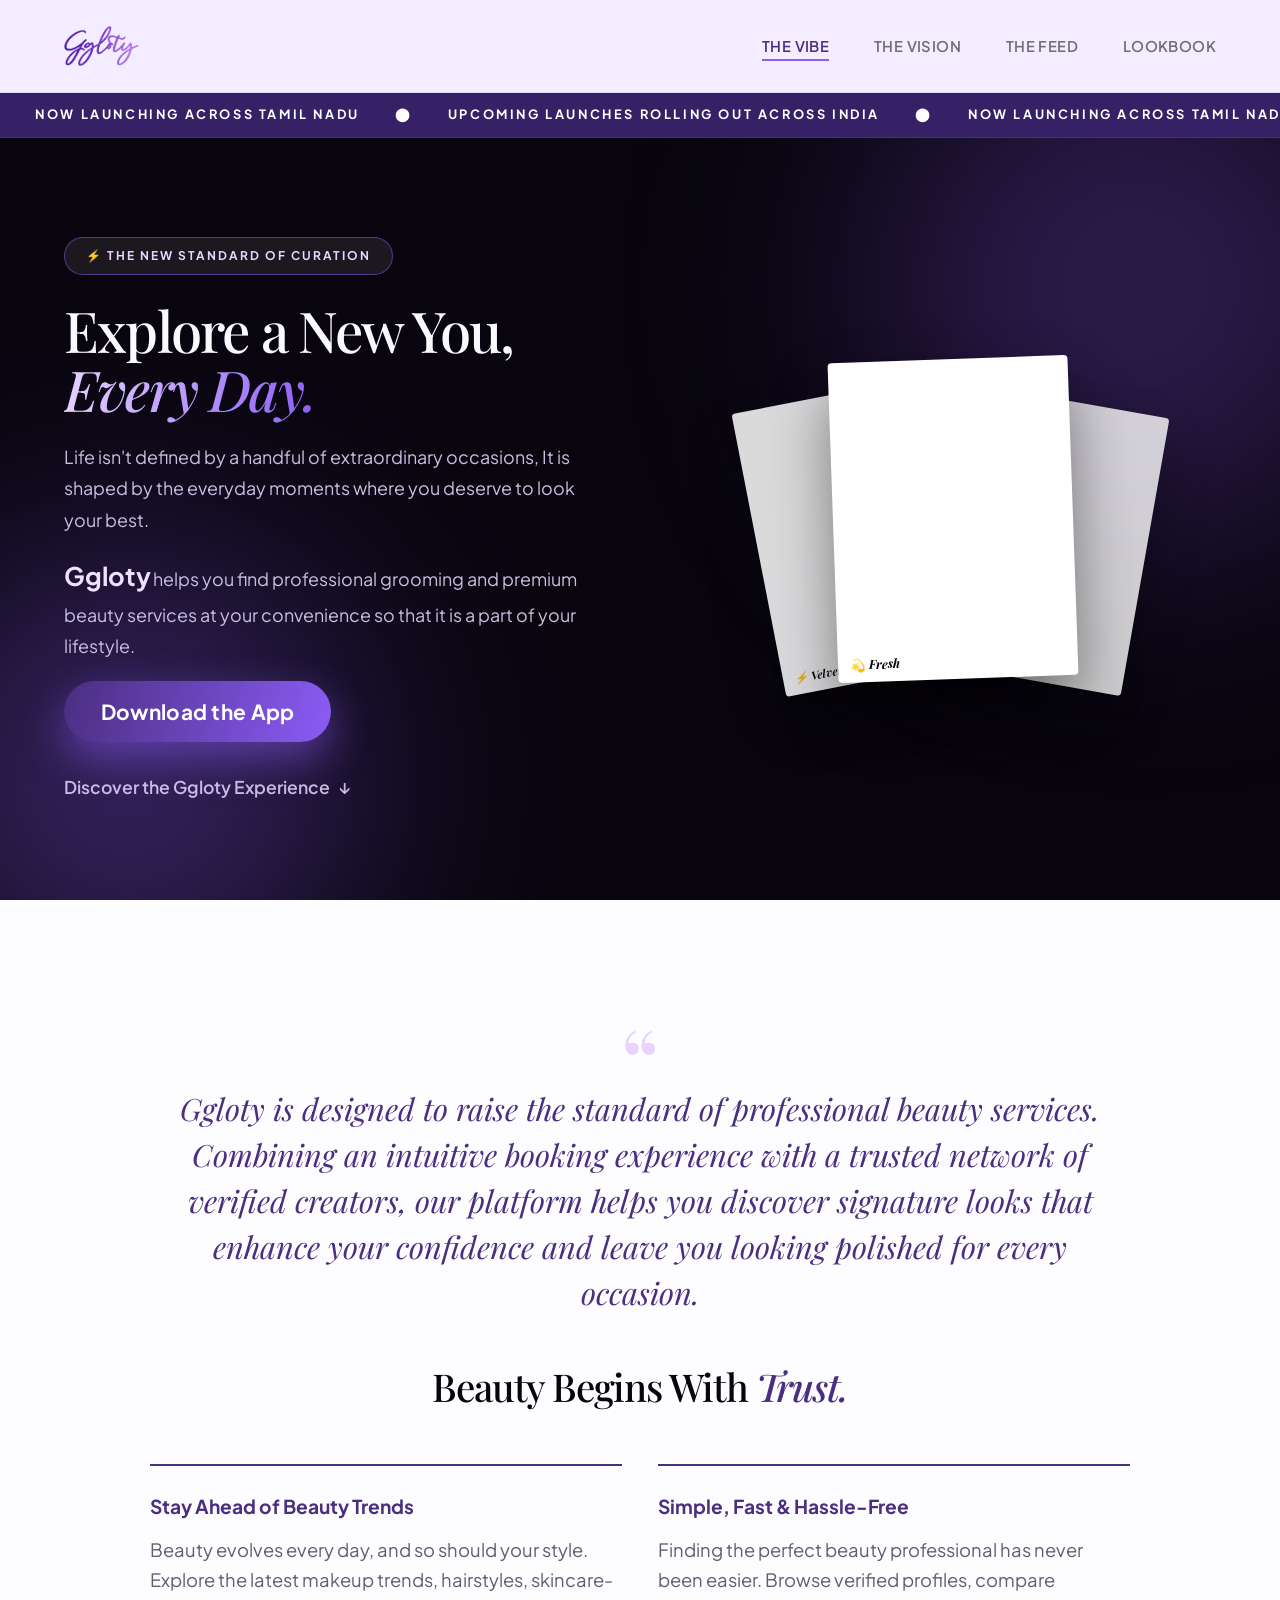
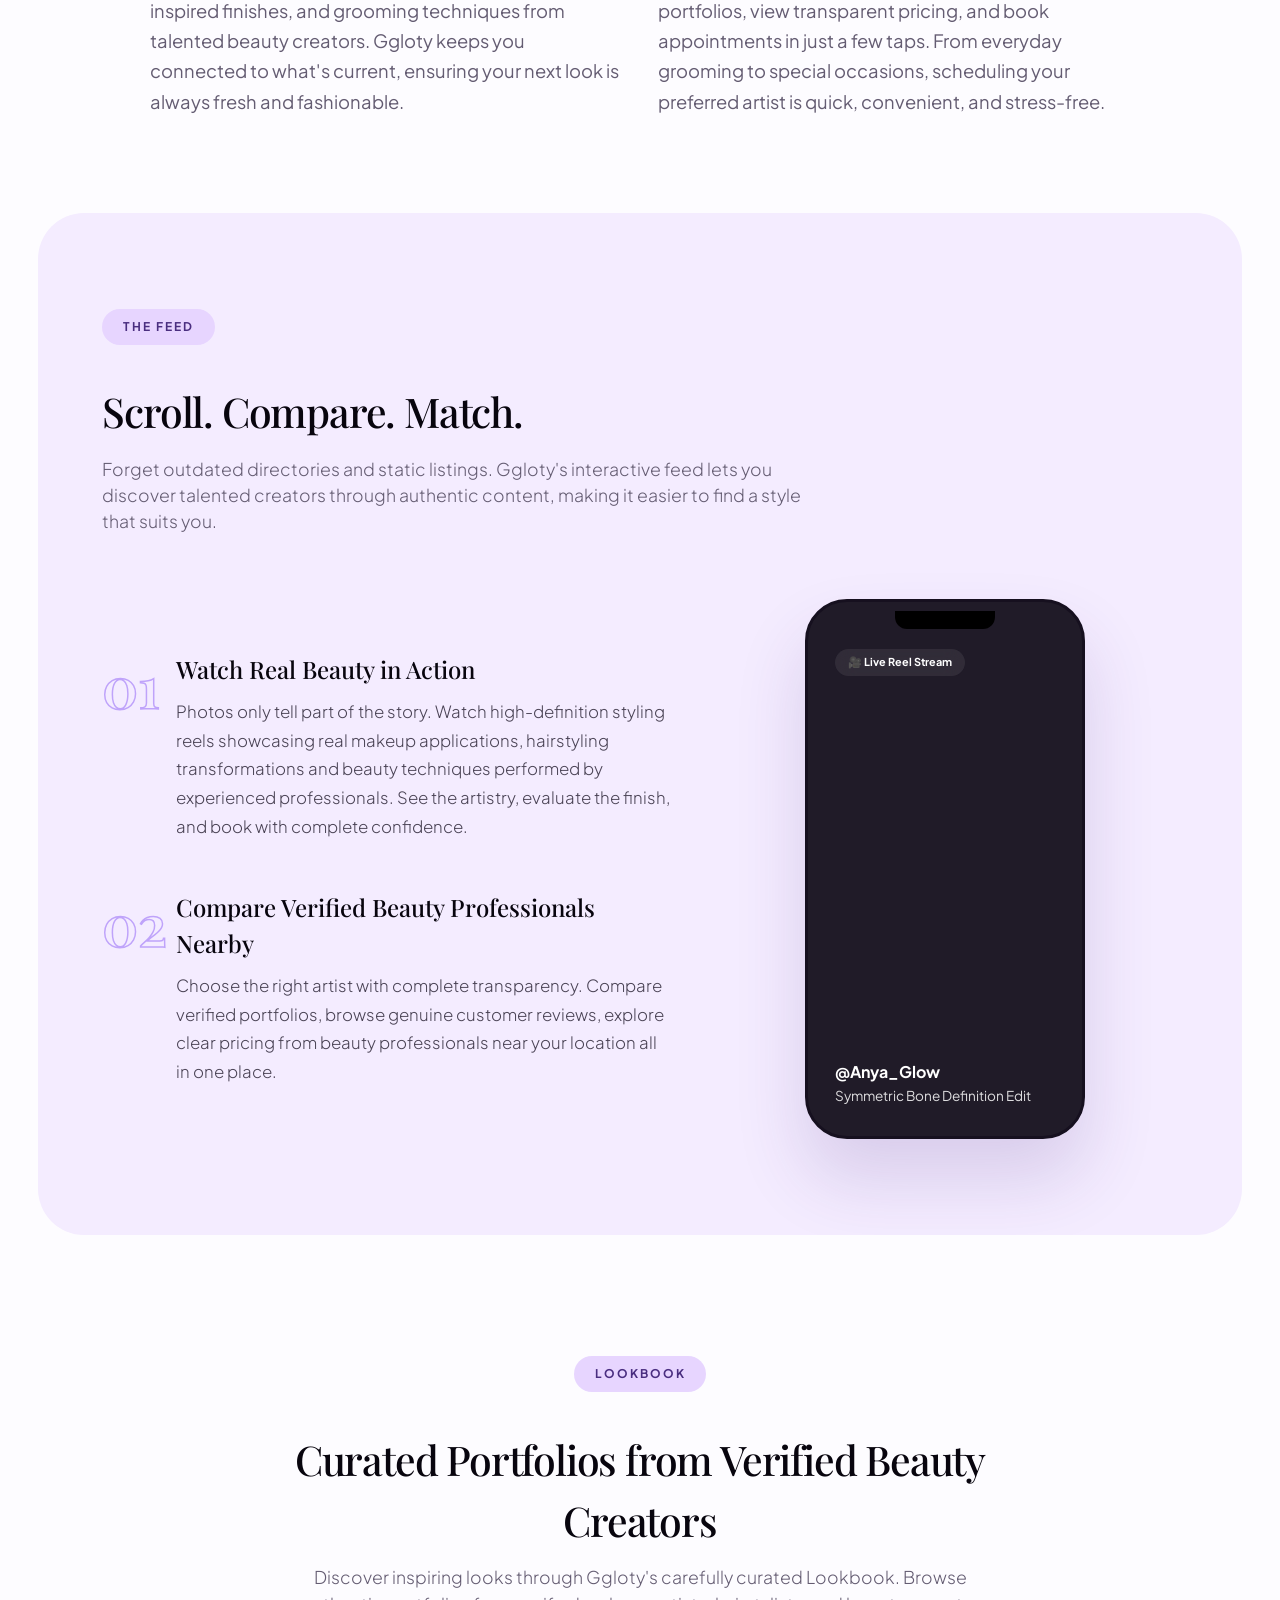
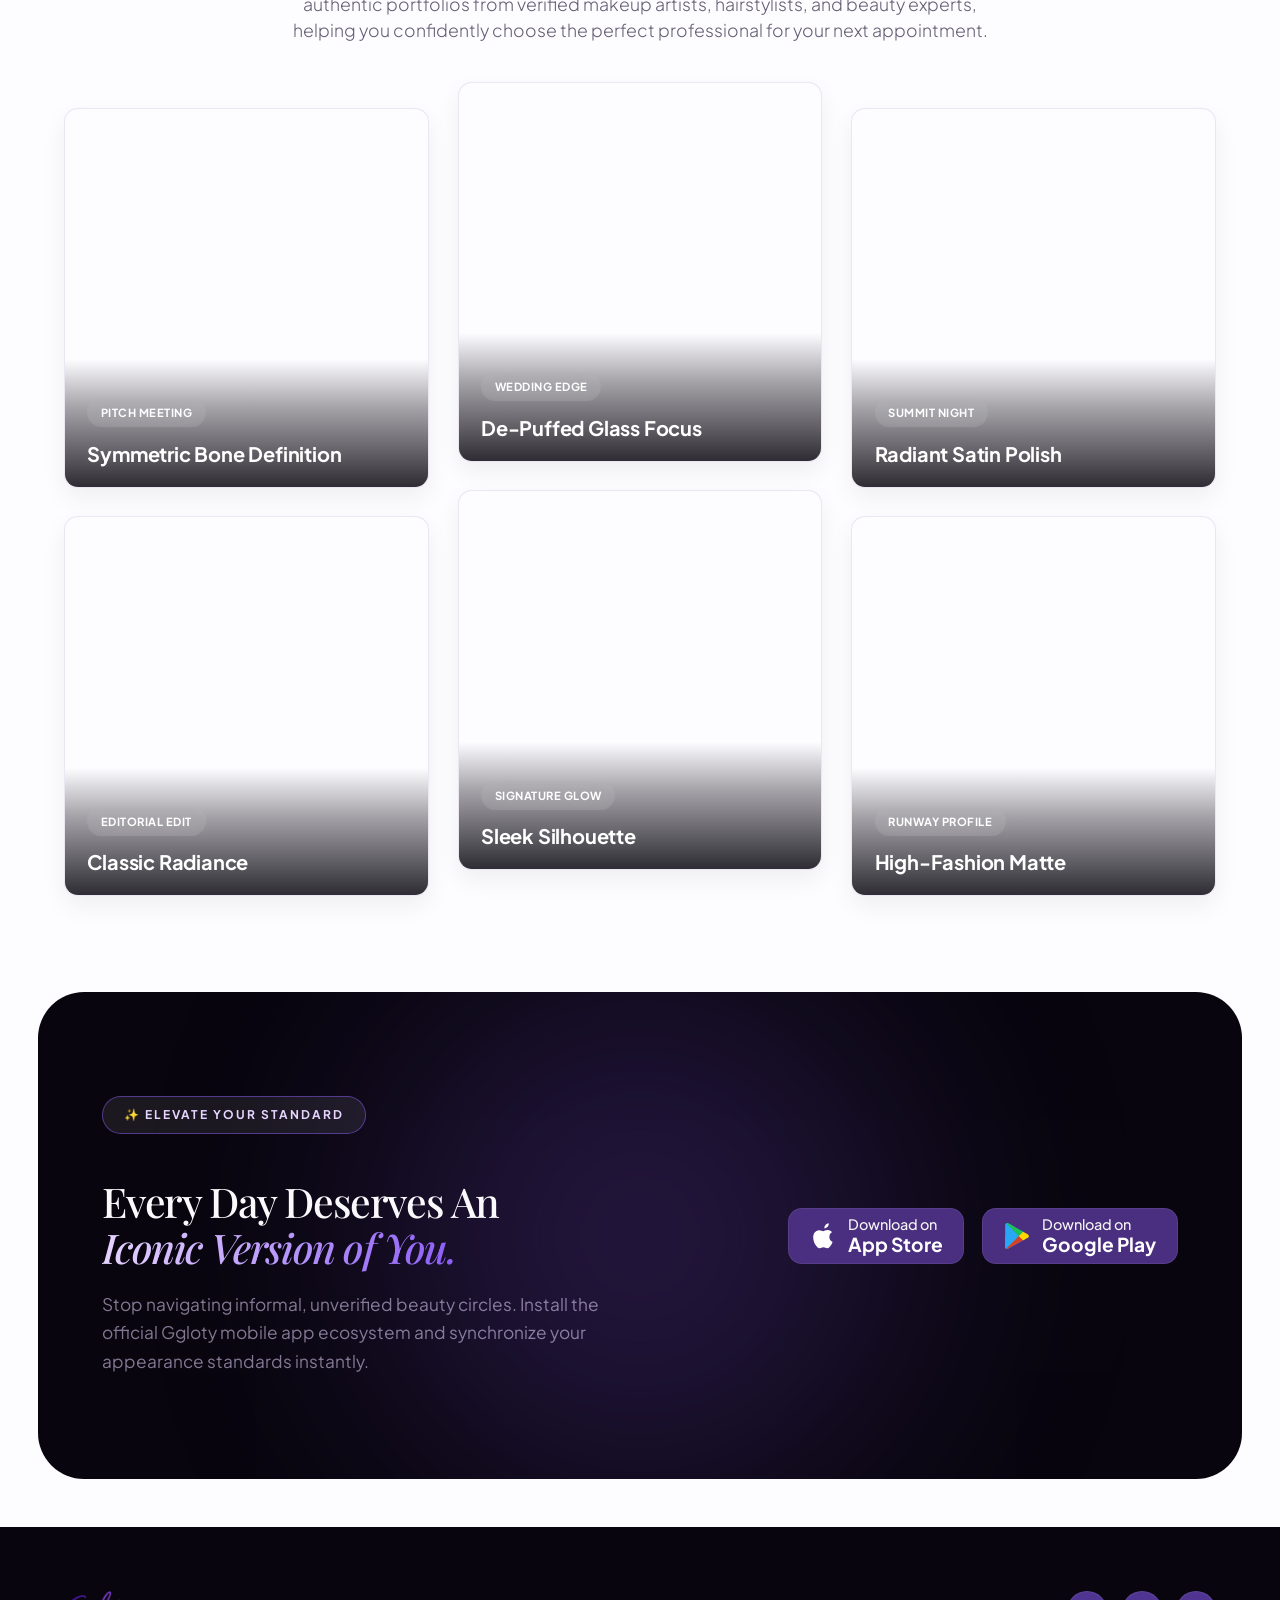
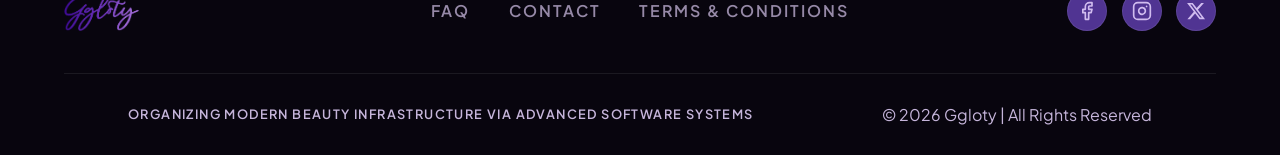
==== commit f10b5a78: "updated" ====
--- a/index.html
+++ b/index.html
@@ -4,7 +4,7 @@
 <head>
     <meta charset="UTF-8">
     <meta name="viewport" content="width=device-width, initial-scale=1.0">
-    <title>Ggloty </title>
+    <title>Ggloty | Book Verified Makeup Artists & Beauty Professionals</title>
     <meta property="og:type" content="website" />
     <meta property="og:url" content="https://www.ggloty.com/" />
     <meta property="og:title" content="Ggloty | Book Verified Makeup Artists & Beauty Professionals" />
@@ -35,8 +35,7 @@
                     <li><a href="#vision" class="nav-item">The Vision</a></li>
                     <li><a href="#reels-section" class="nav-item">The Feed</a></li>
                     <li><a href="#lookbook" class="nav-item">Lookbook</a></li>
-                    <li><a href="#faq" class="nav-item">FAQ</a></li>
-                    <li><a href="#contact" class="nav-item">Contact</a></li>
+                    
                 </ul>
             </nav>
 
@@ -52,21 +51,21 @@
     <div class="ticker">
         <div class="ticker-track">
             <span>Now launching across Tamil Nadu</span>
-            <span class="ticker-dot" aria-hidden="true">⚡</span>
+            <span class="ticker-dot" aria-hidden="true">⬤</span>
             <span>Upcoming launches rolling out across India</span>
-            <span class="ticker-dot" aria-hidden="true">⚡</span>
+            <span class="ticker-dot" aria-hidden="true">⬤</span>
             <span>Now launching across Tamil Nadu</span>
-            <span class="ticker-dot" aria-hidden="true">⚡</span>
+            <span class="ticker-dot" aria-hidden="true">⬤</span>
             <span>Upcoming launches rolling out across India</span>
-            <span class="ticker-dot" aria-hidden="true">⚡</span>
+            <span class="ticker-dot" aria-hidden="true">⬤</span>
             <span>Now launching across Tamil Nadu</span>
-            <span class="ticker-dot" aria-hidden="true">⚡</span>
+            <span class="ticker-dot" aria-hidden="true">⬤</span>
             <span>Upcoming launches rolling out across India</span>
-            <span class="ticker-dot" aria-hidden="true">⚡</span>
+            <span class="ticker-dot" aria-hidden="true">⬤</span>
             <span>Now launching across Tamil Nadu</span>
-            <span class="ticker-dot" aria-hidden="true">⚡</span>
+            <span class="ticker-dot" aria-hidden="true">⬤</span>
             <span>Upcoming launches rolling out across India</span>
-            <span class="ticker-dot" aria-hidden="true">⚡</span>
+            <span class="ticker-dot" aria-hidden="true">⬤</span>
         </div>
     </div>
 
@@ -81,11 +80,9 @@
                 <div class="hero-copy" data-reveal>
                     <span class="eyebrow">⚡ The New Standard of Curation</span>
                     <h1 class="hero-title">Explore a New You,<br><span class="accent-ital">Every Day.</span></h1>
-                    <p class="hero-text">Life isn't defined by a handful of extraordinary occasions, It's shaped by the
-                        everyday moments when you deserve to look and feel your very best. Ggloty makes professional
-                        grooming and premium beauty services part of your daily lifestyle by connecting you with
-                        document-verified makeup artists, hairstylists, and beauty professionals, all delivered straight
-                        to your doorstep.</p>
+                    <p class="hero-text">Life isn't defined by a handful of extraordinary occasions, It is shaped by the
+                        everyday moments where you deserve to look your best. </p>
+                       <p class="hero-text"><span class="brand-highlight">Ggloty</span> helps you find professional grooming and premium beauty services at your convenience so that it is a part of your lifestyle. </p>
 
                     <div class="hero-actions">
                         <a href="#download-lounge" class="btn-glow"><span>Download the App</span></a>
@@ -152,16 +149,16 @@
 
                 <div class="perks">
                     <div class="perk" data-reveal>
-                        <span class="perk-tag">💫 Stay Ahead of Beauty Trends</span>
-                        <h4>Discover the Latest Looks</h4>
+                        <span class="perk-tag">Stay Ahead of Beauty Trends</span>
+                        
                         <p>Beauty evolves every day, and so should your style. Explore the latest makeup trends,
                             hairstyles, skincare-inspired finishes, and grooming techniques from talented beauty
                             creators. Ggloty keeps you connected to what's current, ensuring your next look is always
                             fresh and fashionable.</p>
                     </div>
                     <div class="perk" data-reveal>
-                        <span class="perk-tag">⚡ Book Professional Beauty Services in Minutes</span>
-                        <h4>Simple, Fast & Hassle-Free</h4>
+                        <span class="perk-tag">Simple, Fast & Hassle-Free</span>
+                        
                         <p>Finding the perfect beauty professional has never been easier. Browse verified profiles,
                             compare portfolios, view transparent pricing, and book appointments in just a few taps. From
                             everyday grooming to special occasions, scheduling your preferred artist is quick,
@@ -188,7 +185,7 @@
                         <div class="feed-item-text">
                             <h3>Watch Real Beauty in Action</h3>
                             <p>Photos only tell part of the story. Watch high-definition styling reels showcasing real
-                                makeup applications, hairstyling transformations, and beauty techniques performed by
+                                makeup applications, hairstyling transformations and beauty techniques performed by
                                 experienced professionals. See the artistry, evaluate the finish, and book with complete
                                 confidence.</p>
                         </div>
@@ -198,8 +195,7 @@
                         <div class="feed-item-text">
                             <h3>Compare Verified Beauty Professionals Nearby</h3>
                             <p>Choose the right artist with complete transparency. Compare verified portfolios, browse
-                                genuine customer reviews, explore clear pricing, and discover exclusive offers from
-                                beauty professionals near your location all in one place.</p>
+                                genuine customer reviews, explore clear pricing from beauty professionals near your location all in one place.</p>
                         </div>
                     </div>
                 </div>
@@ -275,238 +271,7 @@
             </div>
         </section>
 
-        <!-- ============ FAQ ============ -->
-        <section id="faq" class="card-section-wrapper">
-            <div class="light-purple-card" data-reveal>
-                <div class="card-head">
-                    <span class="eyebrow eyebrow-plum">⚡ Answers & Guidance</span>
-                    <h2>Frequently Asked Questions</h2>
-                    <p class="card-sub">Everything you need to know about Ggloty, creator verification, doorstep
-                        appointments, and app features.</p>
-                </div>
-
-                <div class="faq-accordion-container">
-
-                    <div class="faq-accordion-item active">
-                        <button class="faq-accordion-header" aria-expanded="false">
-                            <h3>What is Ggloty, and how does it work?</h3>
-                            <span class="faq-arrow-btn">
-                                <svg class="arrow-icon" viewBox="0 0 24 24" fill="none" stroke="currentColor"
-                                    stroke-width="2">
-                                    <path d="M19 9l-7 7-7-7"></path>
-                                </svg>
-                            </span>
-                        </button>
-                        <div class="faq-accordion-content">
-                            <p>Ggloty is an elite beauty curation platform that connects you directly with
-                                document-verified makeup artists, hairstylists, and beauty professionals delivered
-                                straight to your doorstep. Browse real transformation reels, choose signature styles,
-                                and schedule appointments on your terms.</p>
-                        </div>
-                    </div>
-
-                    <div class="faq-accordion-item">
-                        <button class="faq-accordion-header" aria-expanded="false">
-                            <h3>How does Ggloty differ from traditional salon directories?</h3>
-                            <span class="faq-arrow-btn">
-                                <svg class="arrow-icon" viewBox="0 0 24 24" fill="none" stroke="currentColor"
-                                    stroke-width="2">
-                                    <path d="M19 9l-7 7-7-7"></path>
-                                </svg>
-                            </span>
-                        </button>
-                        <div class="faq-accordion-content">
-                            <p>Traditional directories rely on static text listings and outdated photos. Ggloty features
-                                an interactive Feed of real video reels and a curated Lookbook of verified creator
-                                portfolios, giving you complete visibility into an artist’s skills, real client reviews,
-                                and transparent pricing before booking.</p>
-                        </div>
-                    </div>
-
-                    <div class="faq-accordion-item">
-                        <button class="faq-accordion-header" aria-expanded="false">
-                            <h3>How do I book a doorstep appointment?</h3>
-                            <span class="faq-arrow-btn">
-                                <svg class="arrow-icon" viewBox="0 0 24 24" fill="none" stroke="currentColor"
-                                    stroke-width="2">
-                                    <path d="M19 9l-7 7-7-7"></path>
-                                </svg>
-                            </span>
-                        </button>
-                        <div class="faq-accordion-content">
-                            <p>Simply download the Ggloty Mobile App, explore the Feed or Lookbook to select your
-                                preferred style or creator, select a date and time slot, and confirm. Your assigned
-                                creator will arrive at your location fully equipped with professional products.</p>
-                        </div>
-                    </div>
-
-                    <div class="faq-accordion-item">
-                        <button class="faq-accordion-header" aria-expanded="false">
-                            <h3>Where is Ggloty available, and can I schedule in advance?</h3>
-                            <span class="faq-arrow-btn">
-                                <svg class="arrow-icon" viewBox="0 0 24 24" fill="none" stroke="currentColor"
-                                    stroke-width="2">
-                                    <path d="M19 9l-7 7-7-7"></path>
-                                </svg>
-                            </span>
-                        </button>
-                        <div class="faq-accordion-content">
-                            <p>We are actively launching across Tamil Nadu and expanding into major metropolitan hubs
-                                across India. You can book instant doorstep sessions based on live creator availability
-                                or schedule appointments weeks in advance for weddings, corporate events, pitch
-                                meetings, or special occasions.</p>
-                        </div>
-                    </div>
-
-                    <div class="faq-accordion-item">
-                        <button class="faq-accordion-header" aria-expanded="false">
-                            <h3>How does payment work, and are there hidden fees?</h3>
-                            <span class="faq-arrow-btn">
-                                <svg class="arrow-icon" viewBox="0 0 24 24" fill="none" stroke="currentColor"
-                                    stroke-width="2">
-                                    <path d="M19 9l-7 7-7-7"></path>
-                                </svg>
-                            </span>
-                        </button>
-                        <div class="faq-accordion-content">
-                            <p>Pricing is 100% transparent and displayed upfront in the app prior to checkout—with zero
-                                hidden service or travel charges. Payments are processed securely inside the Ggloty app
-                                via UPI, credit/debit cards, net banking, or digital wallets.</p>
-                        </div>
-                    </div>
-
-                    <div class="faq-accordion-item">
-                        <button class="faq-accordion-header" aria-expanded="false">
-                            <h3>How are beauty creators verified, and what safety protocols are followed?</h3>
-                            <span class="faq-arrow-btn">
-                                <svg class="arrow-icon" viewBox="0 0 24 24" fill="none" stroke="currentColor"
-                                    stroke-width="2">
-                                    <path d="M19 9l-7 7-7-7"></path>
-                                </svg>
-                            </span>
-                        </button>
-                        <div class="faq-accordion-content">
-                            <p>Every creator undergoes a multi-tier vetting process, including government ID
-                                verification, background checks, and physical portfolio reviews. All artists follow
-                                strict sanitation standards, using sanitized tools and single-use applicators where
-                                appropriate.</p>
-                        </div>
-                    </div>
-
-                    <div class="faq-accordion-item">
-                        <button class="faq-accordion-header" aria-expanded="false">
-                            <h3>How can I join Ggloty as a beauty creator or stylist?</h3>
-                            <span class="faq-arrow-btn">
-                                <svg class="arrow-icon" viewBox="0 0 24 24" fill="none" stroke="currentColor"
-                                    stroke-width="2">
-                                    <path d="M19 9l-7 7-7-7"></path>
-                                </svg>
-                            </span>
-                        </button>
-                        <div class="faq-accordion-content">
-                            <p>You can apply directly through the Ggloty Mobile App by tapping "Apply as a Creator" or
-                                by submitting your portfolio, credentials, and work samples to creators@ggloty.com.</p>
-                        </div>
-                    </div>
-
-                    <div class="faq-accordion-item">
-                        <button class="faq-accordion-header" aria-expanded="false">
-                            <h3>What are the benefits of becoming a Ggloty Creator?</h3>
-                            <span class="faq-arrow-btn">
-                                <svg class="arrow-icon" viewBox="0 0 24 24" fill="none" stroke="currentColor"
-                                    stroke-width="2">
-                                    <path d="M19 9l-7 7-7-7"></path>
-                                </svg>
-                            </span>
-                        </button>
-                        <div class="faq-accordion-content">
-                            <p>Joining Ggloty gives you direct exposure to high-intent clients nearby, complete
-                                independence over your schedule and service pricing, and a high-end platform to showcase
-                                your artistry through video reels and lookbook features.</p>
-                        </div>
-                    </div>
-
-                </div>
-            </div>
-            </div>
-        </section>
-
-
-         <!-- ============ CONTACT FORM ============ -->
-        <section id="contact" class="contact-section-wrapper">
-            <div class="contact-purple-card" data-reveal>
-
-                <div class="contact-layout-grid">
-
-                    <div class="contact-visual-col">
-                        <div class="contact-img-frame"
-                            style="background-image: url('https://images.pexels.com/photos/20181205/pexels-photo-20181205.jpeg');">
-                            <div class="contact-floating-info">
-                                <div class="info-item">
-                                    <span class="info-icon">📍</span>
-                                    <div>
-                                        <h4>Footprint</h4>
-                                        <p>Tamil Nadu </p>
-                                    </div>
-                                </div>
-                                <div class="info-item">
-                                    <span class="info-icon">✉️</span>
-                                    <div>
-                                        <h4>Support</h4>
-                                        <p>Enquiriesggloty@gmail.com</p>
-                                    </div>
-                                </div>
-                            </div>
-                        </div>
-                    </div>
-
-                    <div class="contact-form-col">
-                        <div class="form-header">
-                            <span class="eyebrow eyebrow-plum">⚡ Get In Touch</span>
-                            <h2>Contact Form</h2>
-                        </div>
-
-                        <form action="https://api.web3forms.com/submit" method="POST" class="contact-form-body"
-                            id="gglotyContactForm">
-
-                            <input type="hidden" name="access_key" value="dd194a66-8516-4b38-a9fd-0f1071204d3c">
-
-                            <input type="hidden" name="subject" value="New Contact Form Submission — Ggloty">
-
-                            <input type="checkbox" name="botcheck" style="display: none;">
-
-                            <div class="form-group">
-                                <label for="fullName">Full Name</label>
-                                <input type="text" id="fullName" name="name" class="luxury-input"
-                                    placeholder="Enter your full name" required>
-                            </div>
-
-                            <div class="form-group">
-                                <label for="email">Email</label>
-                                <input type="email" id="email" name="email" class="luxury-input"
-                                    placeholder="name@domain.com" required>
-                            </div>
-
-                            <div class="form-group">
-                                <label for="message">Comment or message</label>
-                                <textarea id="message" name="message" class="luxury-input"
-                                    placeholder="Write your message here..." required></textarea>
-                            </div>
-
-                            <button type="submit" class="btn-glow btn-submit">
-                                <span>Submit</span>
-                            </button>
-
-                            <p id="formResult"
-                                style="margin-top: 1rem; font-size: 0.95rem; font-weight: 600; text-align: center; display: none;">
-                            </p>
-                        </form>
-                    </div>
-
-                </div>
-
-            </div>
-        </section>
+
         <!-- ============ DOWNLOAD ============ -->
         <section id="download-lounge" class="finale">
             <span class="hero-glow glow-c" aria-hidden="true"></span>
@@ -543,13 +308,10 @@
             </a>
 
             <nav class="footer-nav">
-                <a href="#home">Home</a>
-                <a href="#vision">The Vision</a>
-                <a href="#reels-section">The Feed</a>
-                <a href="#lookbook">Lookbook</a>
-                <a href="#faq">FAQ</a>
-                <a href="#contact">Contact</a>
-                <a href="#terms.html">Terms & Conditions</a>
+                
+                <a href="faq.html">FAQ</a>
+                <a href="contact.html">Contact</a>
+                <a href="terms.html">Terms & Conditions</a>
             </nav>
 
             <div class="footer-social">
--- a/style.css
+++ b/style.css
@@ -115,7 +115,7 @@
     left: 0;
     width: 100%;
     z-index: 1000;
-    background: rgba(253, 252, 255, 0.86);
+    background: #F4ECFF;
     backdrop-filter: blur(18px);
     -webkit-backdrop-filter: blur(18px);
     border-bottom: 1px solid var(--plum-10);
@@ -361,6 +361,20 @@
     color: var(--luxury-white);
     margin-bottom: 1.4rem;
 }
+p.hero-text {
+    font-size: 1.12rem;
+    line-height: 1.75;
+    color: #c8bfe1;
+    max-width: 540px;
+    margin-bottom: 1.2rem;
+}
+
+.brand-highlight {
+    font-weight: 700;                     
+    font-size: 1.6rem;                    
+    color:  #f0e0ff; 
+    letter-spacing: -0.1px;
+}
 
 .accent-ital {
     font-style: italic;
@@ -922,11 +936,16 @@
    ========================================================================== */
 
 
+.contact-page-wrapper {
+    padding-top: 80px;
+    min-height: 85vh;
+}
+
 .contact-section-wrapper {
-    background: var(--soft-cream-bg);
-    padding: 5rem 0 5rem;
-}
-
+    background: var(--soft-cream-bg, #FAF8FF);
+    padding: 3.5rem 0 5rem;
+    width: 100%;
+}
 
 .contact-purple-card {
     background: #311c4f;
@@ -1019,11 +1038,12 @@
 }
 
 .form-header h2 {
-    font-size: 2.3rem;
+    font-size: 2.8rem;
     letter-spacing: -1px;
     color: var(--luxury-black);
     margin-top: 0.4rem;
     margin-bottom: 1.8rem;
+    
 }
 
 .contact-form-body {
@@ -1068,15 +1088,19 @@
 /* ==========================================================================
    FAQ PAGE / SECTION 
    ========================================================================== */
-#faq,
-.faq-section-wrapper {
+
+
+.faq-section-wrapper,
+.faq-container {
     background: var(--soft-cream-bg);
-    padding: 3.5rem 0 5rem;
+    padding: 9rem 0 5rem; 
     width: 100%;
+    min-height: 80vh;
+    box-sizing: border-box;
 }
 
 .light-purple-card {
-    background: #F4ECFF;
+    background: #d9c0fa;
     border-radius: 46px;
     padding: 4.5rem 4rem;
     max-width: 1280px;
@@ -1088,15 +1112,18 @@
 
 .card-head {
     max-width: 750px;
-    margin-bottom: 3.2rem;
+    margin: 0 auto 3.2rem auto; /* Centers the head container horizontally */
+    text-align: center;         /* Centers all text inside it */
 }
 
 .card-head h2 {
-    font-size: clamp(2.2rem, 3.2vw, 3rem);
+    font-size: clamp(2.4rem, 3.2vw, 3rem);
     letter-spacing: -1.2px;
     margin-top: 0.6rem;
-    color: var(--luxury-black);
+    color: var(--luxury-black, #1a0b2e);
     line-height: 1.15;
+    text-align: center;
+    font-weight: 700;
 }
 
 .card-sub {
@@ -1119,7 +1146,7 @@
     border: 1px solid rgba(74, 46, 128, 0.12);
     border-radius: 20px;
     padding: 1.4rem 2rem;
-    transition: all 0.35s var(--ease);
+    transition: all 0.35s var(--ease, ease);
     box-shadow: 0 4px 15px rgba(0, 0, 0, 0.02);
     overflow: hidden;
 }
@@ -1144,10 +1171,10 @@
 }
 
 .faq-accordion-header h3 {
-    font-family: var(--font-body);
+    font-family: var(--font-body, inherit);
     font-size: 1.25rem;
     font-weight: 700;
-    color: var(--luxury-black);
+    color: var(--luxury-black, #1a0b2e);
     margin: 0;
     transition: color 0.3s ease;
 }
@@ -1162,29 +1189,29 @@
     justify-content: center;
     flex-shrink: 0;
     background: #ffffff;
-    transition: all 0.35s var(--ease);
+    transition: all 0.35s var(--ease, ease);
 }
 
 .arrow-icon {
     width: 18px;
     height: 18px;
-    stroke: var(--deep-brand-purple);
-    transition: transform 0.4s var(--ease);
+    stroke: var(--deep-brand-purple, #6e44ff);
+    transition: transform 0.4s var(--ease, ease);
 }
 
 .faq-accordion-item.active {
     background: #ffffff;
-    border-color: var(--amethyst-glow);
+    border-color: var(--amethyst-glow, #8b5cf6);
     box-shadow: 0 14px 30px rgba(139, 92, 246, 0.12);
 }
 
 .faq-accordion-item.active .faq-accordion-header h3 {
-    color: var(--deep-brand-purple);
+    color: var(--deep-brand-purple, #6e44ff);
 }
 
 .faq-accordion-item.active .faq-arrow-btn {
-    background: var(--deep-brand-purple);
-    border-color: var(--deep-brand-purple);
+    background: var(--deep-brand-purple, #6e44ff);
+    border-color: var(--deep-brand-purple, #6e44ff);
 }
 
 .faq-accordion-item.active .arrow-icon {
@@ -1196,7 +1223,7 @@
     max-height: 0;
     opacity: 0;
     overflow: hidden;
-    transition: max-height 0.4s var(--ease), opacity 0.3s ease, margin-top 0.3s ease;
+    transition: max-height 0.4s var(--ease, ease), opacity 0.3s ease, margin-top 0.3s ease;
 }
 
 .faq-accordion-item.active .faq-accordion-content {
@@ -1214,33 +1241,25 @@
     margin: 0;
 }
 
-
-
-/* --------------------------------------------------------------------------
-   Terms & Conditions Formatting
-   -------------------------------------------------------------------------- */
-.terms-body h2 {
-    font-size: 1.4rem;
-    color: var(--light-amethyst);
-    margin: 2rem 0 0.8rem;
-}
-
-.terms-body p {
-    color: var(--lilac-dim);
-    line-height: 1.75;
-    margin-bottom: 1.2rem;
-}
-
-/* Responsive Overrides */
-@media (max-width: 768px) {
-    .contact-grid {
-        grid-template-columns: 1fr;
-    }
-
-    .subpage-card {
-        padding: 1.6rem;
-    }
-}
+/* Responsive Overrides for Mobile / Tablet */
+@media (max-width: 640px) {
+    #faq,
+    .faq-section-wrapper,
+    .faq-container {
+        padding: 5.5rem 0 3rem;
+    }
+
+    .light-purple-card {
+        padding: 2rem 1.2rem;
+        border-radius: 24px;
+        width: 92vw;
+    }
+
+    .faq-accordion-item {
+        padding: 1.2rem 1.2rem;
+    }
+}
+
 
 /* ==========================================================================
    FOOTER — premium three-column masthead + divider + statement strip
@@ -1892,4 +1911,193 @@
         transition-duration: 0.001ms !important;
         scroll-behavior: auto !important;
     }
+}
+
+
+
+/* ==========================================================================
+   TERMS & CONDITIONS MASTER PAGE STYLES
+   ========================================================================== */
+
+.legal-page-container {
+    width: 100%;
+    min-height: 100vh;
+    padding: 4rem 1.5rem;
+    display: flex;
+    justify-content: center;
+    align-items: flex-start;
+    box-sizing: border-box;
+}
+
+.legal-card {
+    width: 100%;
+    max-width: 960px;
+    background: #ffffff;
+    border-radius: 28px;
+    padding: 4rem 3.5rem;
+    box-shadow: 0 15px 40px rgba(74, 46, 128, 0.08);
+    border: 1px solid rgba(74, 46, 128, 0.1);
+    box-sizing: border-box;
+}
+
+.legal-header {
+    text-align: center;
+    margin-bottom: 2rem;
+}
+
+.legal-badge {
+    display: inline-block;
+    padding: 0.4rem 1.2rem;
+    background: rgba(110, 68, 255, 0.1);
+    color: #6e44ff;
+    font-size: 0.85rem;
+    font-weight: 600;
+    border-radius: 50px;
+    margin-bottom: 1rem;
+    text-transform: uppercase;
+    letter-spacing: 0.5px;
+}
+
+.legal-title {
+    font-size: 2.5rem;
+    color: #1a0b2e;
+    margin-bottom: 0.5rem;
+    font-weight: 700;
+}
+
+.legal-subtitle {
+    font-size: 1rem;
+    color: #6c757d;
+}
+
+.legal-divider {
+    border: 0;
+    height: 1px;
+    background: linear-gradient(90deg, transparent, rgba(110, 68, 255, 0.25), transparent);
+    margin: 3rem 0;
+}
+
+/* Document Block Headers */
+.doc-main-title {
+    font-size: 1.6rem;
+    color: #2b114d;
+    background: #f7f4ff;
+    padding: 1rem 1.5rem;
+    border-left: 5px solid #6e44ff;
+    border-radius: 6px 12px 12px 6px;
+    margin-bottom: 1.2rem;
+    font-weight: 700;
+}
+
+.doc-intro {
+    font-size: 1.02rem;
+    color: #4a4a4a;
+    line-height: 1.7;
+    margin-bottom: 1.8rem;
+    font-style: italic;
+}
+
+/* Legal Sections & Lists */
+.legal-content {
+    display: flex;
+    flex-direction: column;
+    gap: 1.5rem;
+}
+
+.legal-section h3 {
+    font-size: 1.2rem;
+    color: #1a0b2e;
+    margin-bottom: 0.6rem;
+    margin-top: 1.2rem;
+    font-weight: 600;
+}
+
+.legal-section p {
+    font-size: 0.98rem;
+    color: #4a4a4a;
+    line-height: 1.75;
+    margin-bottom: 0.6rem;
+}
+
+.legal-section ul {
+    margin: 0.6rem 0 0.8rem 1.5rem;
+    padding: 0;
+}
+
+.legal-section li {
+    font-size: 0.96rem;
+    color: #4a4a4a;
+    line-height: 1.65;
+    margin-bottom: 0.4rem;
+}
+
+.legal-contact-box {
+    background: #f9f7ff;
+    border: 1px solid rgba(110, 68, 255, 0.2);
+    padding: 1.2rem 1.5rem;
+    border-radius: 12px;
+    margin-top: 0.8rem;
+}
+
+.legal-contact-box p {
+    margin-bottom: 0.4rem !important;
+    color: #2b114d;
+}
+
+.legal-contact-box a {
+    color: #6e44ff;
+    text-decoration: none;
+    font-weight: 600;
+}
+
+.legal-contact-box a:hover {
+    text-decoration: underline;
+}
+
+/* ==========================================================================
+   RESPONSIVE STYLES
+   ========================================================================== */
+
+@media (max-width: 960px) {
+    .legal-card {
+        padding: 3rem 2rem;
+        border-radius: 22px;
+    }
+
+    .legal-title {
+        font-size: 2.1rem;
+    }
+
+    .doc-main-title {
+        font-size: 1.35rem;
+        padding: 0.8rem 1.2rem;
+    }
+}
+
+@media (max-width: 640px) {
+    .legal-page-container {
+        padding: 2rem 0.8rem;
+    }
+
+    .legal-card {
+        padding: 1.8rem 1.2rem;
+        border-radius: 18px;
+    }
+
+    .legal-title {
+        font-size: 1.6rem;
+    }
+
+    .doc-main-title {
+        font-size: 1.15rem;
+    }
+
+    .legal-section h3 {
+        font-size: 1.05rem;
+    }
+
+    .legal-section p, 
+    .legal-section li {
+        font-size: 0.9rem;
+    }
 }
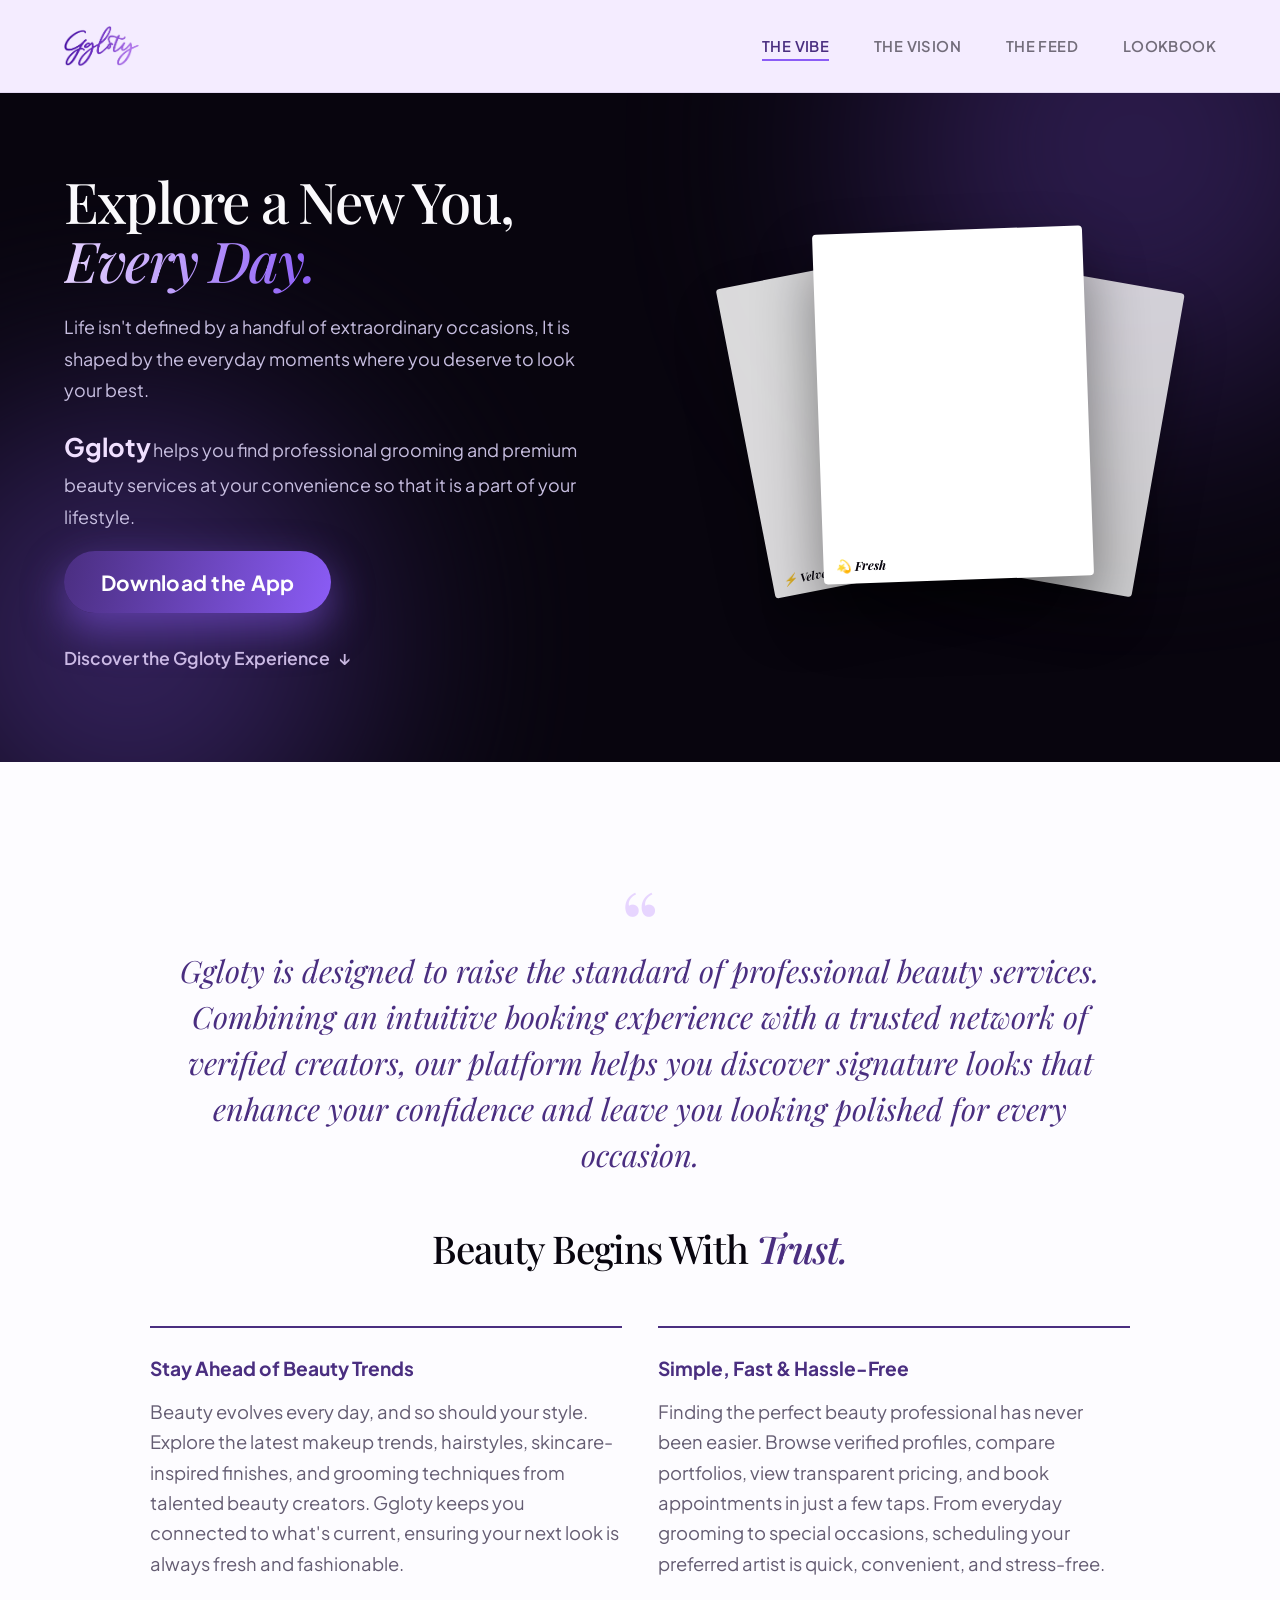
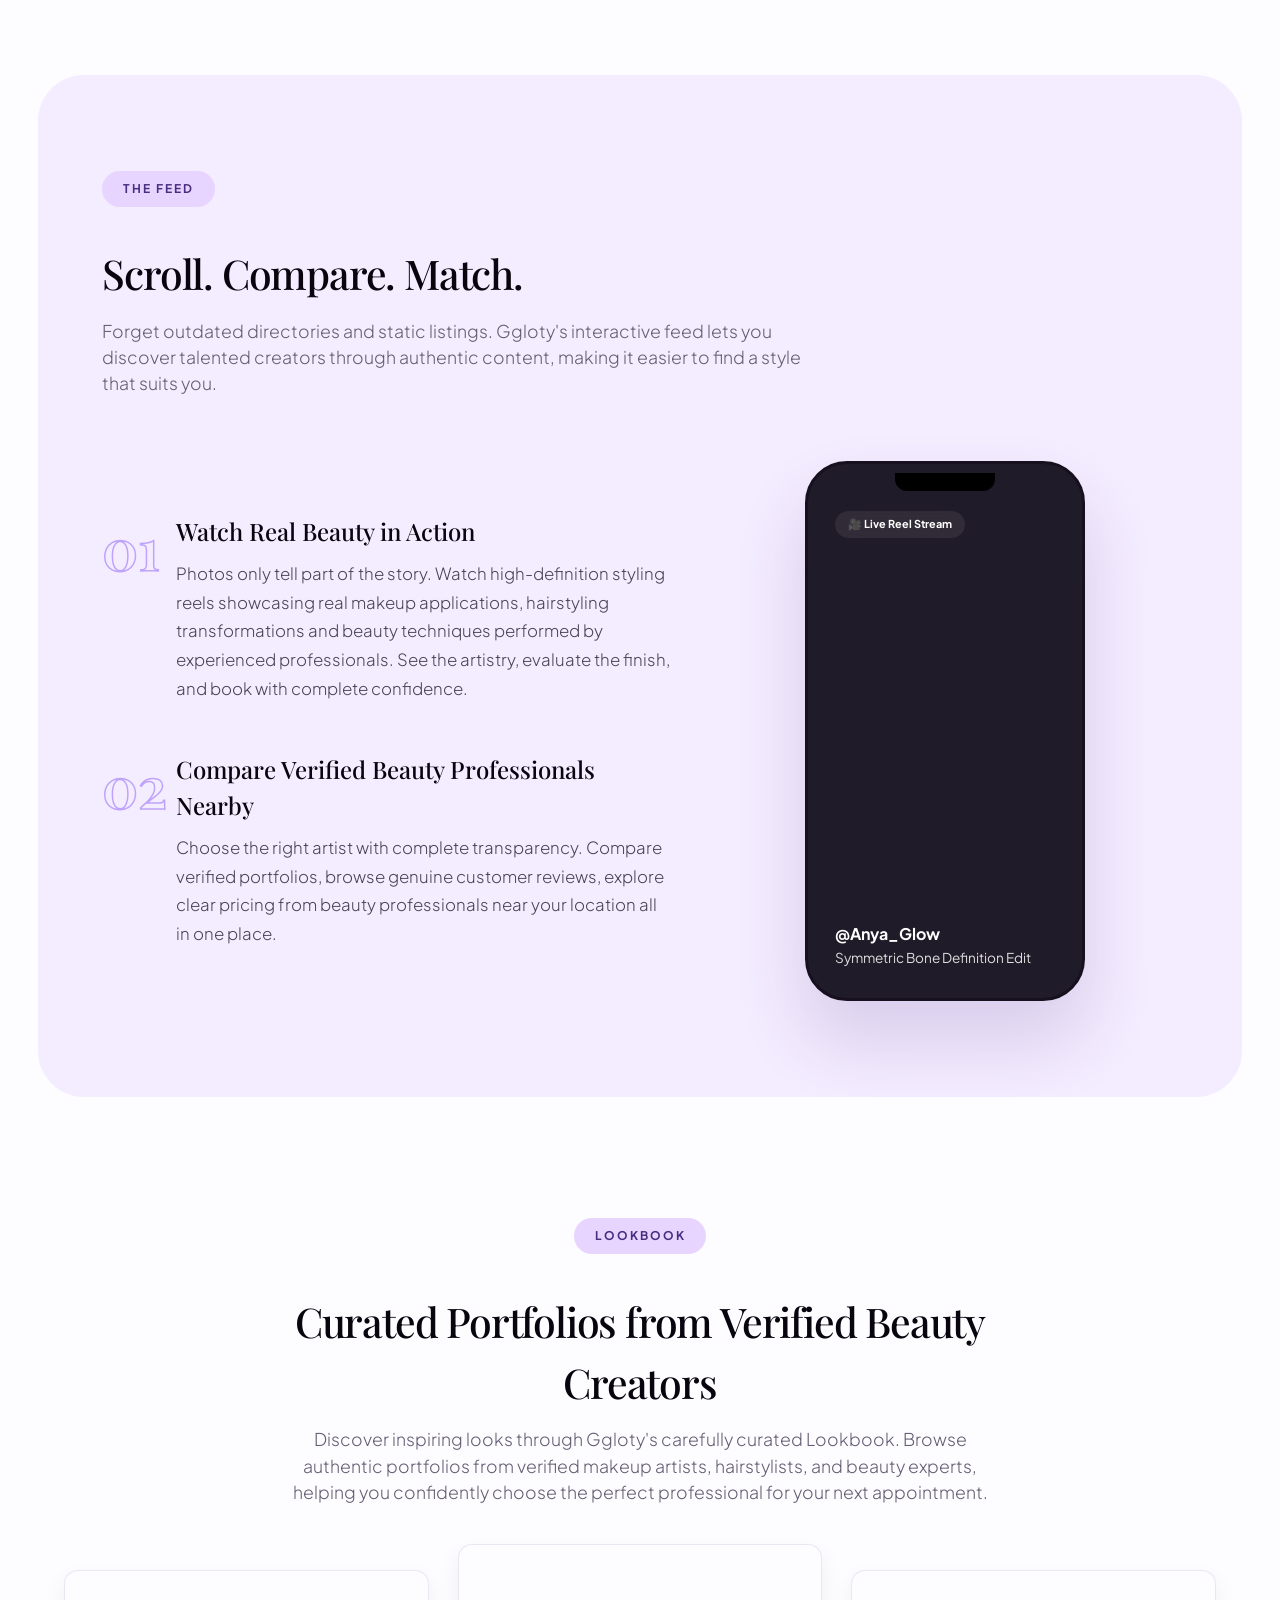
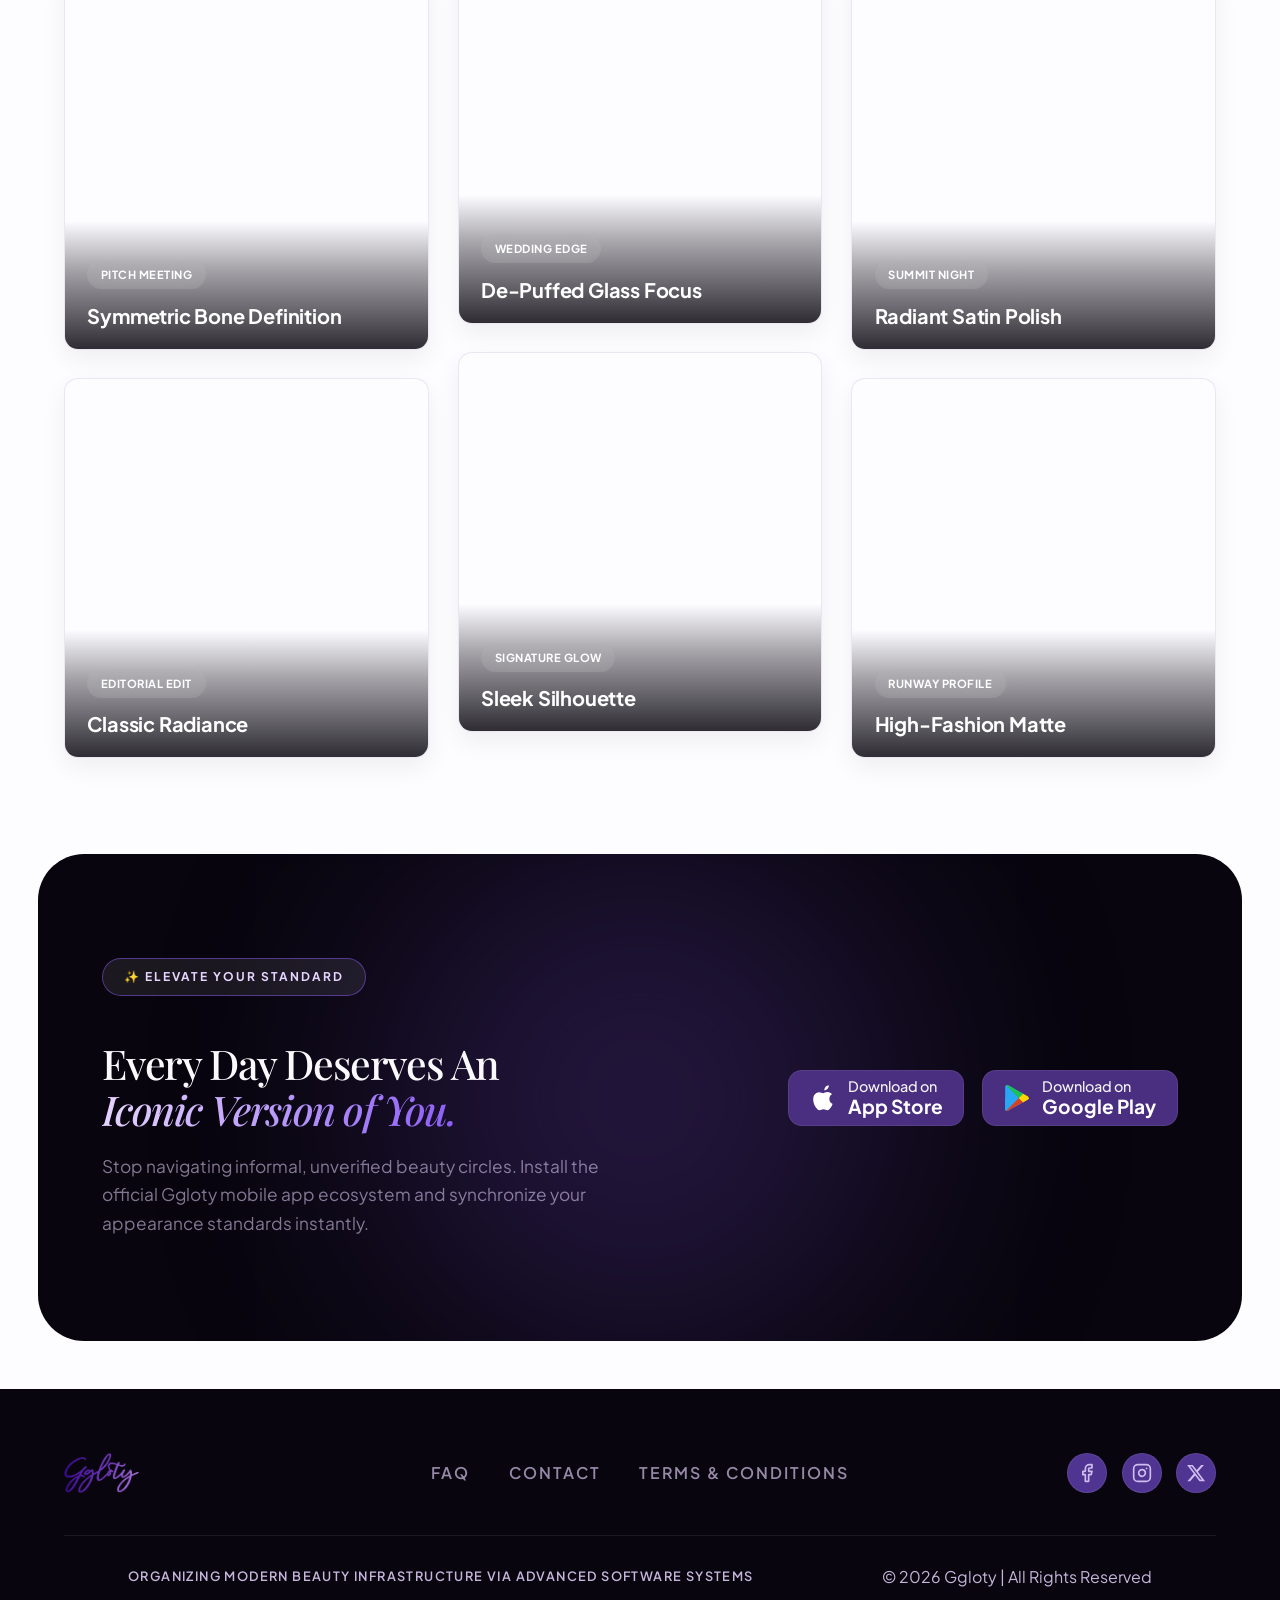
==== commit 44f1b846: "css updates" ====
--- a/index.html
+++ b/index.html
@@ -48,26 +48,7 @@
         </div>
     </header>
 
-    <div class="ticker">
-        <div class="ticker-track">
-            <span>Now launching across Tamil Nadu</span>
-            <span class="ticker-dot" aria-hidden="true">⬤</span>
-            <span>Upcoming launches rolling out across India</span>
-            <span class="ticker-dot" aria-hidden="true">⬤</span>
-            <span>Now launching across Tamil Nadu</span>
-            <span class="ticker-dot" aria-hidden="true">⬤</span>
-            <span>Upcoming launches rolling out across India</span>
-            <span class="ticker-dot" aria-hidden="true">⬤</span>
-            <span>Now launching across Tamil Nadu</span>
-            <span class="ticker-dot" aria-hidden="true">⬤</span>
-            <span>Upcoming launches rolling out across India</span>
-            <span class="ticker-dot" aria-hidden="true">⬤</span>
-            <span>Now launching across Tamil Nadu</span>
-            <span class="ticker-dot" aria-hidden="true">⬤</span>
-            <span>Upcoming launches rolling out across India</span>
-            <span class="ticker-dot" aria-hidden="true">⬤</span>
-        </div>
-    </div>
+    
 
     <main>
 
@@ -78,7 +59,7 @@
 
             <div class="hero-inner">
                 <div class="hero-copy" data-reveal>
-                    <span class="eyebrow">⚡ The New Standard of Curation</span>
+                    
                     <h1 class="hero-title">Explore a New You,<br><span class="accent-ital">Every Day.</span></h1>
                     <p class="hero-text">Life isn't defined by a handful of extraordinary occasions, It is shaped by the
                         everyday moments where you deserve to look your best. </p>
--- a/style.css
+++ b/style.css
@@ -217,52 +217,6 @@
 }
 
 /* ==========================================================================
-   TICKER
-   ========================================================================== */
-.ticker {
-    position: relative;
-    width: 100%;
-    height: var(--ticker-h);
-    margin-top: var(--nav-h);
-    background: #362066;
-    border-bottom: 1px solid var(--white-08);
-    display: flex;
-    align-items: center;
-    overflow: hidden;
-}
-
-.ticker-track {
-    display: flex;
-    white-space: nowrap;
-    gap: 2.2rem;
-    padding-left: 2.2rem;
-    animation: tickerScroll 30s linear infinite;
-}
-
-.ticker-track span {
-    font-size: 0.8rem;
-    font-weight: 700;
-    letter-spacing: 2.6px;
-    text-transform: uppercase;
-    color: white;
-}
-
-.ticker-dot {
-    color: var(--amethyst-glow);
-    font-size: 0.6rem;
-}
-
-@keyframes tickerScroll {
-    from {
-        transform: translateX(0);
-    }
-
-    to {
-        transform: translateX(-50%);
-    }
-}
-
-/* ==========================================================================
    HERO — DARK COUTURE
    ========================================================================== */
 .hero {
@@ -360,7 +314,9 @@
     letter-spacing: -1.8px;
     color: var(--luxury-white);
     margin-bottom: 1.4rem;
-}
+    margin-top: 5rem;
+}
+
 p.hero-text {
     font-size: 1.12rem;
     line-height: 1.75;
@@ -468,14 +424,15 @@
     position: relative;
     width: 100%;
     height: 100%;
+    margin-top: 3rem;
 }
 
 .photo-card {
     position: absolute;
     top: 50%;
     left: 50%;
-    width: 240px;
-    height: 320px;
+    width: 270px;
+    height: 350px;
     background: #fff;
     padding: 12px 12px 34px;
     border-radius: 4px;
@@ -961,7 +918,7 @@
     display: grid;
     grid-template-columns: 0.95fr 1.05fr;
     gap: 3.5rem;
-    align-items: center;
+    align-items: start; /* PULLS FORM FLUSH TO TOP EDGE */
     background: #ffffff;
     border-radius: 32px;
     padding: 2.5rem;
@@ -971,13 +928,13 @@
 
 .contact-visual-col {
     position: relative;
-    height: 100%;
-    min-height: 480px;
+    height: auto;          /* Adjusted from 100% to let height collapse naturally */
+    min-height: 380px;
 }
 
 .contact-img-frame {
     width: 100%;
-    aspect-ratio: 3 / 4;
+    aspect-ratio: 4 / 3.8;
     border-radius: 24px;
     background-size: cover;
     background-position: center 20%;
@@ -1005,6 +962,7 @@
     display: flex;
     align-items: center;
     gap: 12px;
+    margin-bottom: auto;
 }
 
 .info-icon {
@@ -1034,16 +992,22 @@
 }
 
 .contact-form-col {
-    padding: 1rem 0.5rem;
+    padding: 0 0.5rem 1rem 0.5rem;
+    margin-top: 0; /* REMOVES TOP MARGIN BUFFER */
+}
+
+.form-header {
+    margin-top: 0;
+    padding-top: 0;
 }
 
 .form-header h2 {
     font-size: 2.8rem;
     letter-spacing: -1px;
     color: var(--luxury-black);
-    margin-top: 0.4rem;
-    margin-bottom: 1.8rem;
-    
+    margin-top: 0;        /* FLUSH WITH CONTAINER TOP */
+    margin-bottom: 1.2rem;
+    line-height: 1.05;   /* TIGHTENS LINE HEIGHT */
 }
 
 .contact-form-body {
@@ -1083,7 +1047,6 @@
     border: none;
     margin-top: 0.5rem;
 }
-
 
 /* ==========================================================================
    FAQ PAGE / SECTION 
@@ -1922,7 +1885,7 @@
 .legal-page-container {
     width: 100%;
     min-height: 100vh;
-    padding: 4rem 1.5rem;
+    padding: 8rem 1.5rem;
     display: flex;
     justify-content: center;
     align-items: flex-start;
@@ -2076,7 +2039,7 @@
 
 @media (max-width: 640px) {
     .legal-page-container {
-        padding: 2rem 0.8rem;
+        padding: 6rem 0.8rem;
     }
 
     .legal-card {
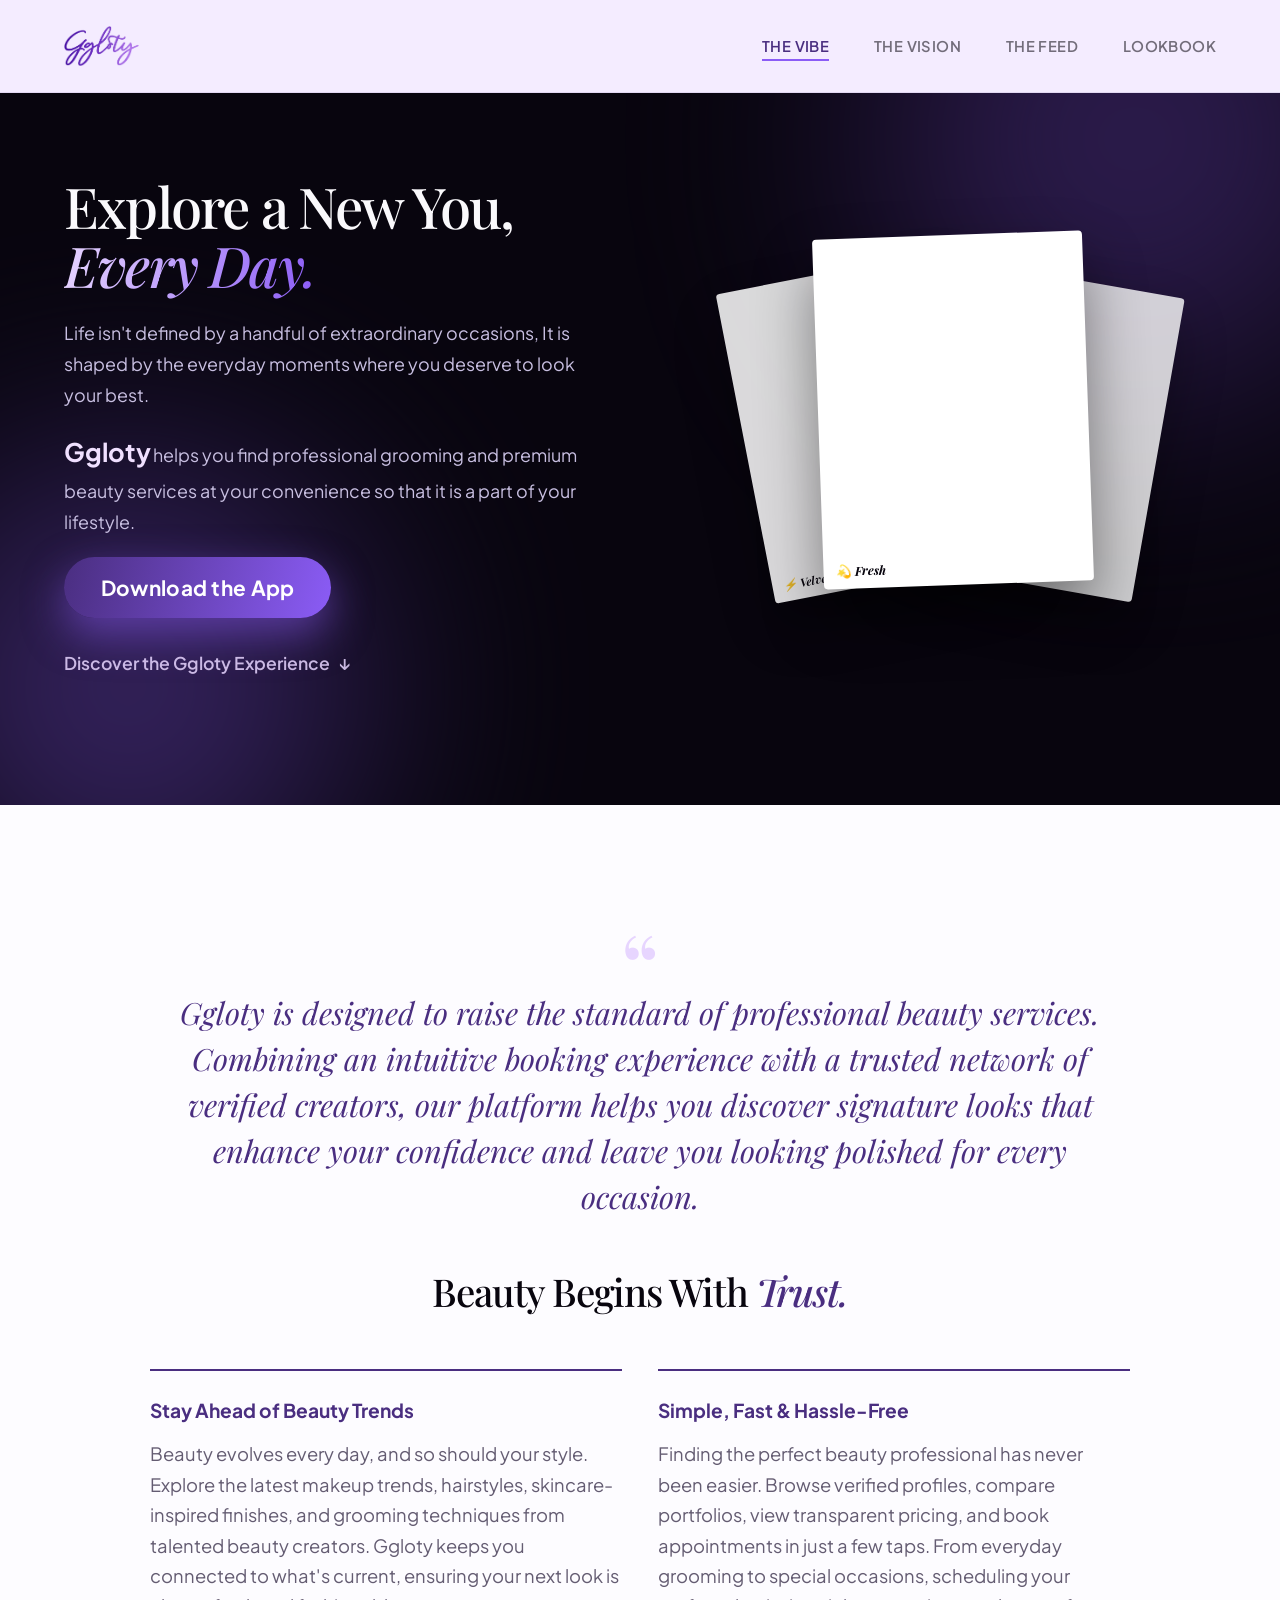
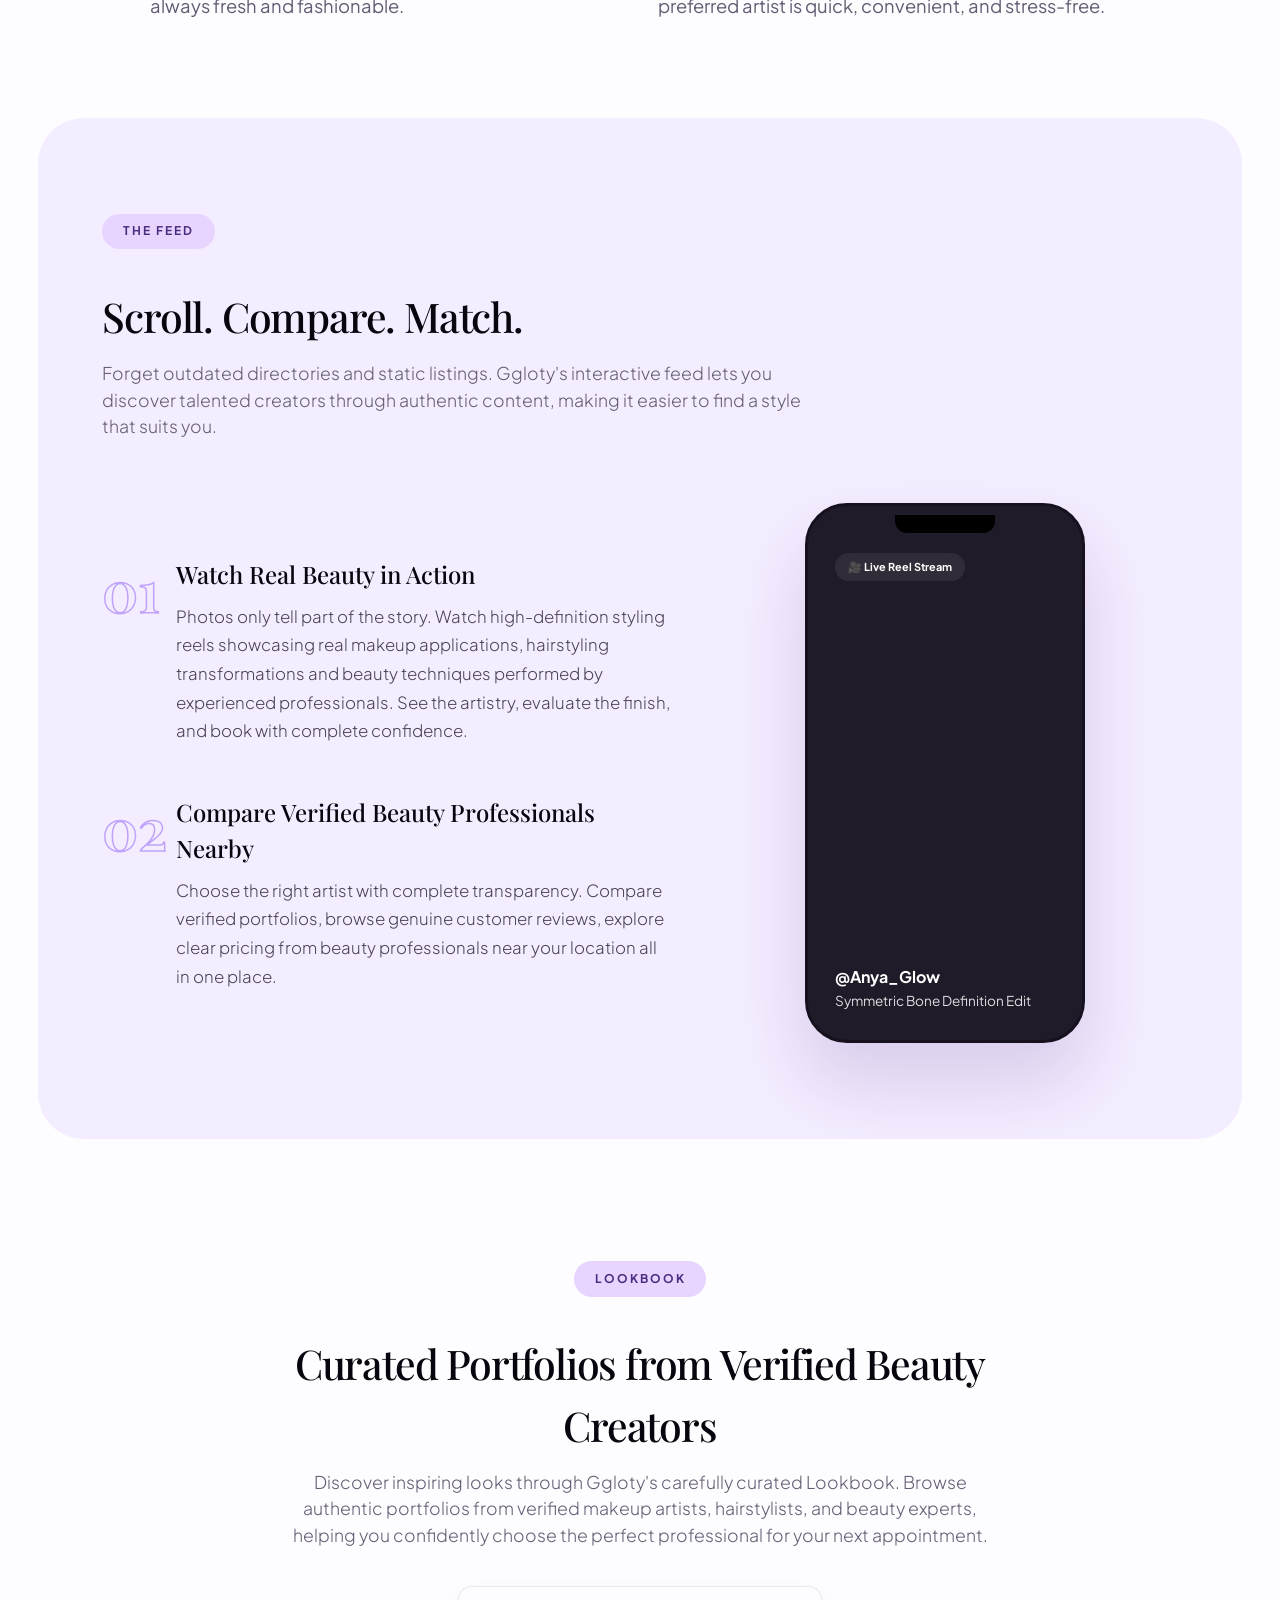
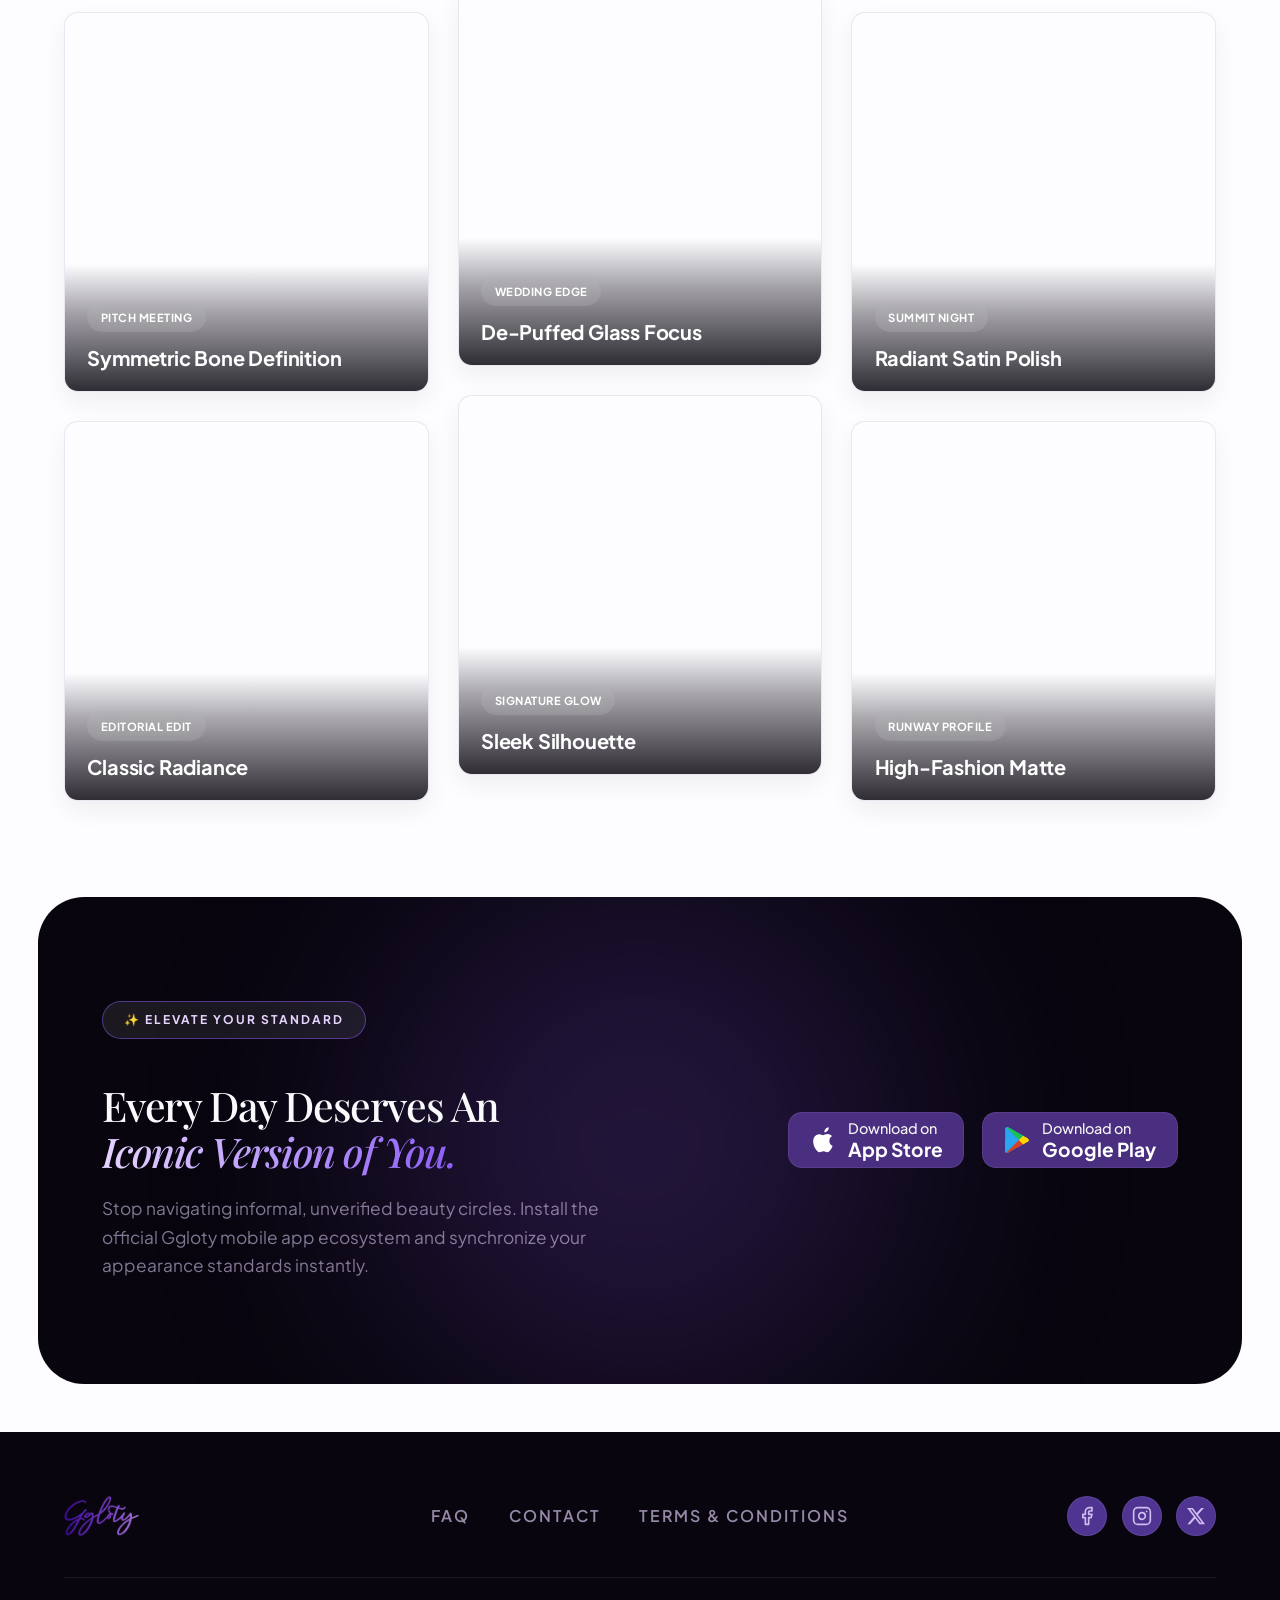
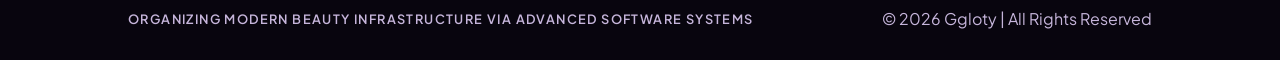
==== commit b4f020f5: "changed" ====
--- a/index.html
+++ b/index.html
@@ -222,7 +222,7 @@
                     </div>
                 </div>
                 <div class="frame" data-reveal
-                    style="background-image:url('https://res.cloudinary.com/vi6c5p9w/image/upload/tile-8.jpg');">
+                    style="background-image:url('https://res.cloudinary.com/vi6c5p9w/image/upload/v1785174270/tile-8.jpg');">
                     <div class="frame-veil">
                         <span class="frame-pill">Summit Night</span>
                         <h3>Radiant Satin Polish</h3>
--- a/style.css
+++ b/style.css
@@ -225,7 +225,7 @@
     display: flex;
     align-items: center;
     padding-top: 4rem;
-    padding-bottom: 4rem;
+    padding-bottom: 8rem;
 }
 
 .hero-glow {
@@ -314,7 +314,7 @@
     letter-spacing: -1.8px;
     color: var(--luxury-white);
     margin-bottom: 1.4rem;
-    margin-top: 5rem;
+    margin-top: 7rem;
 }
 
 p.hero-text {
@@ -424,7 +424,7 @@
     position: relative;
     width: 100%;
     height: 100%;
-    margin-top: 3rem;
+    margin-top: 5rem;
 }
 
 .photo-card {
@@ -1555,8 +1555,8 @@
     }
 
     .hero {
-        padding-top: 2.6rem;
-        padding-bottom: 2.6rem;
+        padding-top: 2.2rem;
+        padding-bottom: 2.2rem;
         min-height: auto;
     }
 
@@ -1580,7 +1580,7 @@
 
     .hero-title {
         order: 2;
-        margin-bottom: 1rem;
+        margin-bottom: 0.8rem
         font-size: 2.8rem;
         text-align: center;
     }
@@ -1596,7 +1596,10 @@
 
     .hero-text {
         order: 4;
-        margin-bottom: 1.2rem;
+        margin-bottom: 1rem;
+        margin-top: -0.4rem;
+        font-size: 1rem;
+        line-height: 1.5;
     }
 
     .hero-actions {
@@ -1610,6 +1613,13 @@
         width: 195px;
         height: 260px;
     }
+    .photo-stack {
+       margin-top: -4.5rem !important;  /* Pulls photo stack up toward title */
+        margin-bottom: -1rem !important;/* PULLS THE PARAGRAPH UPWARD */
+        position: relative;
+        top: 0;
+    }
+
 
     .photo-card.pos-left {
         transform: translate(-50%, -50%) translate(-58px, 12px) rotate(-9deg) scale(0.86);
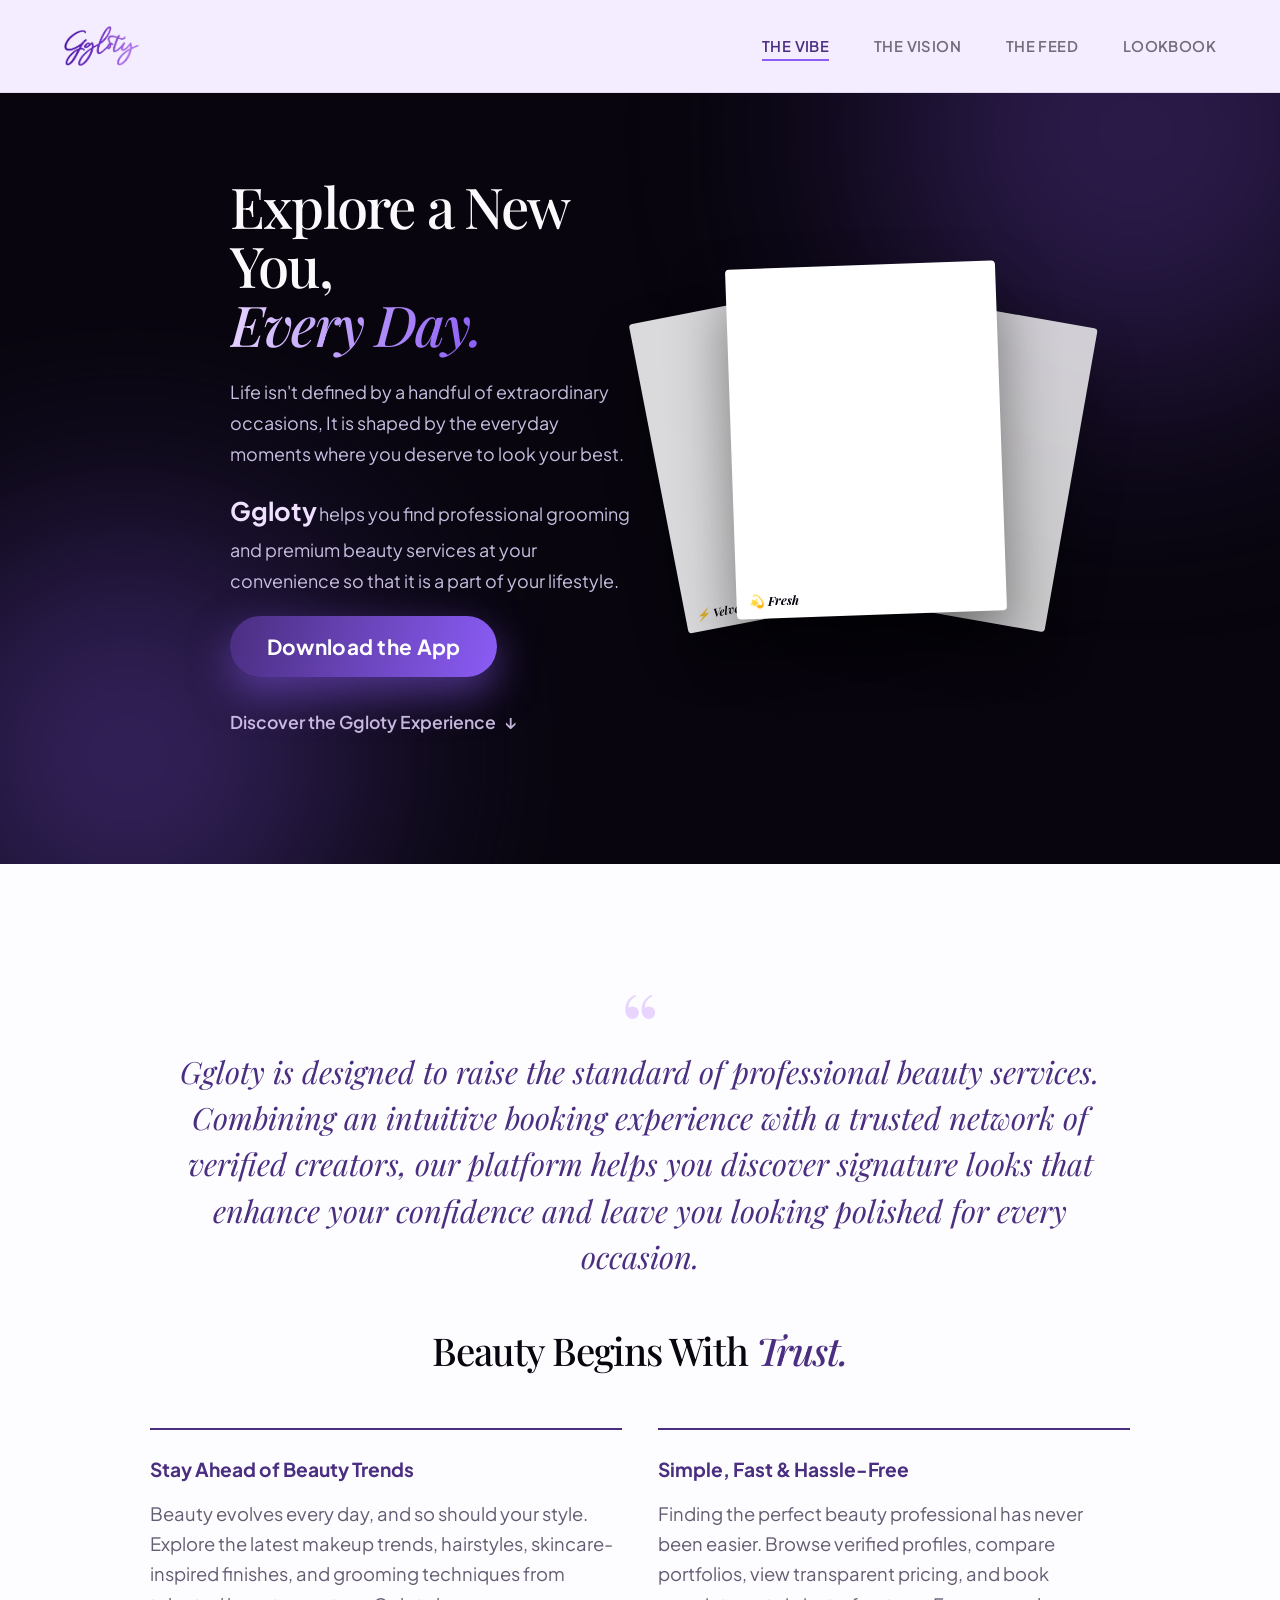
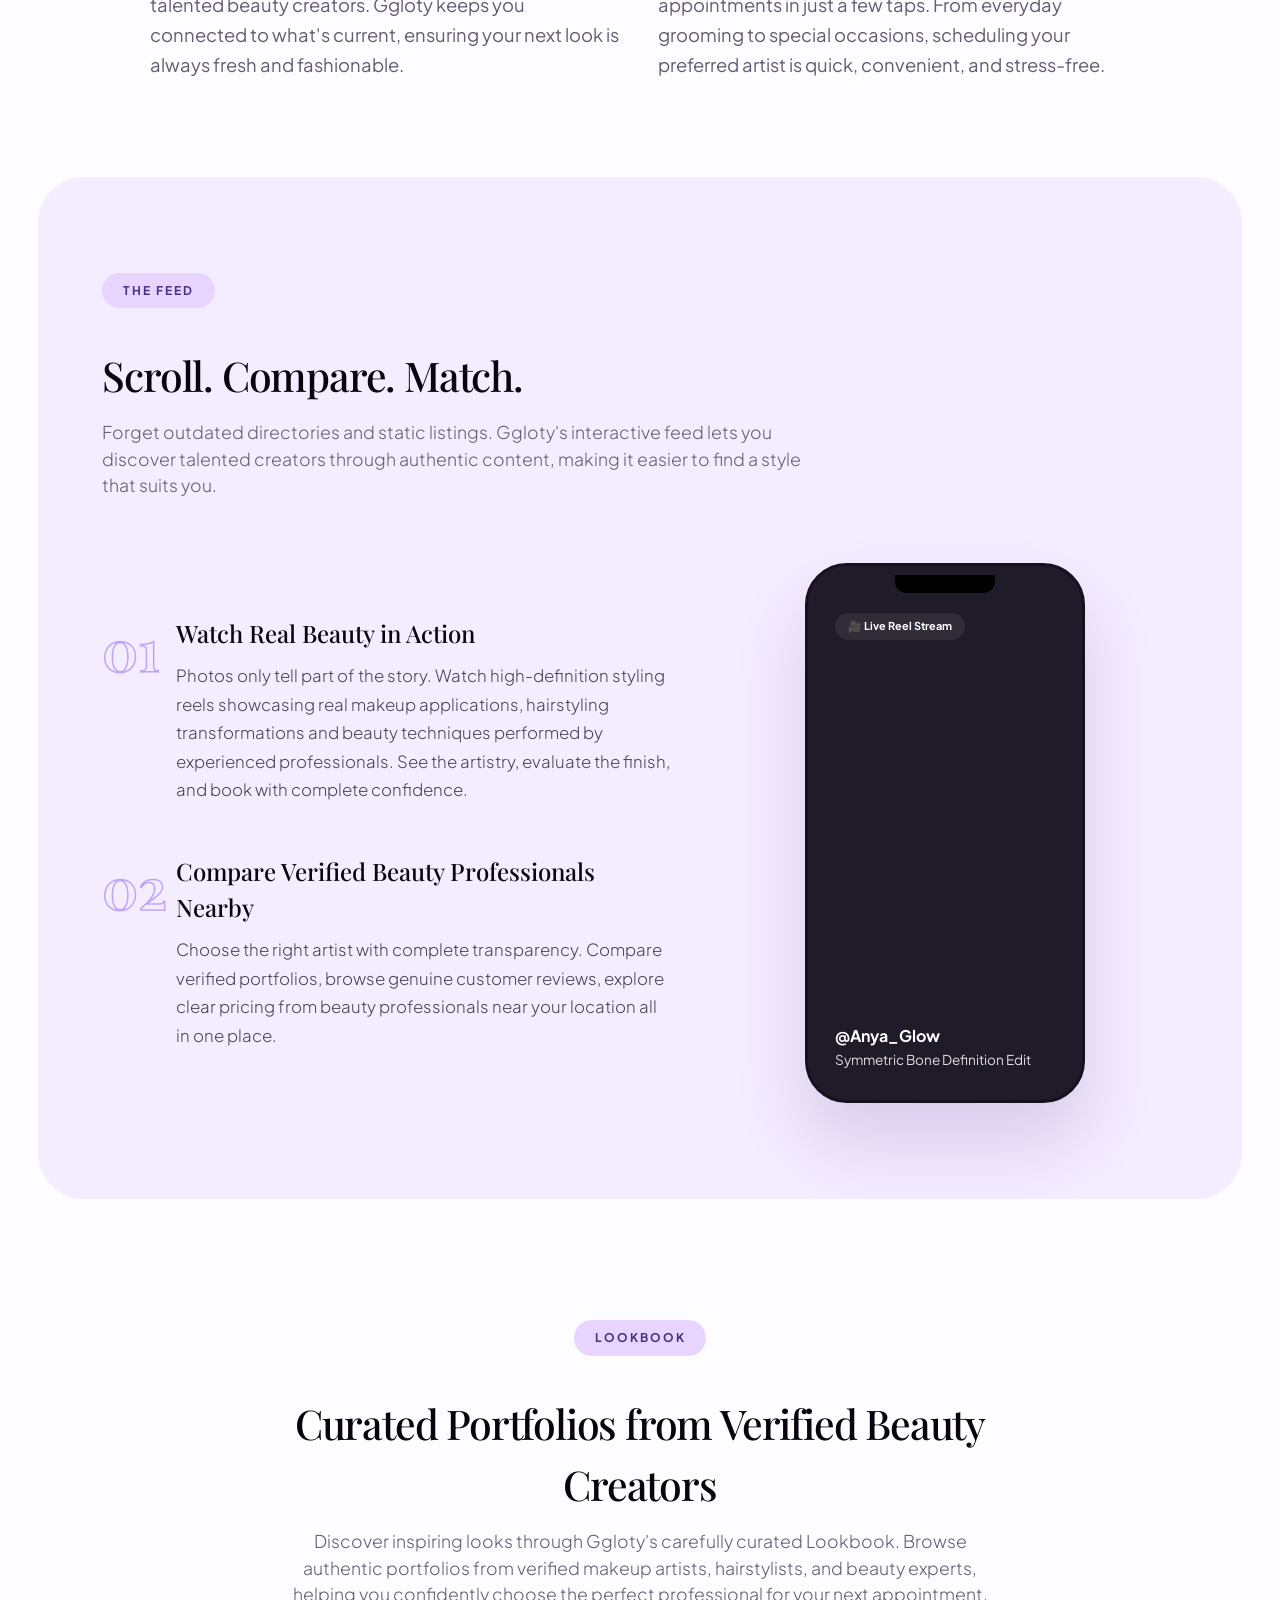
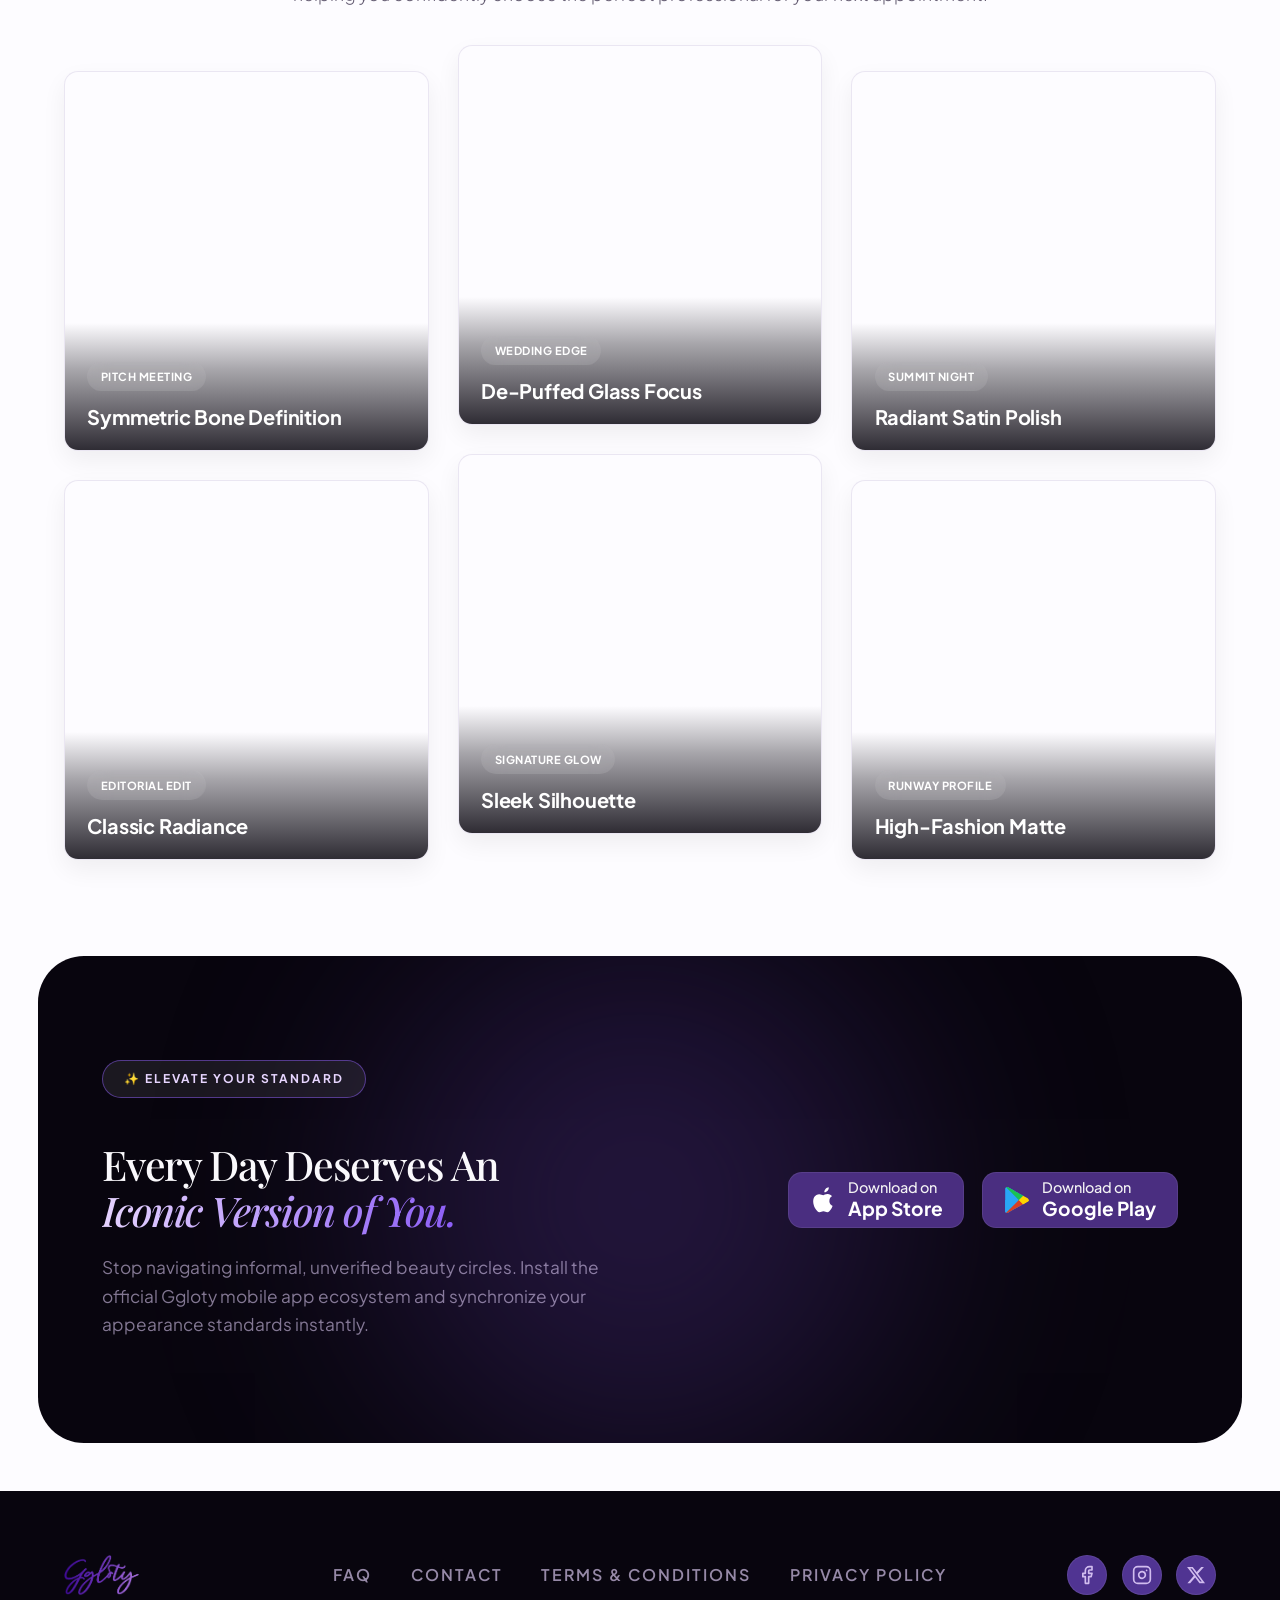
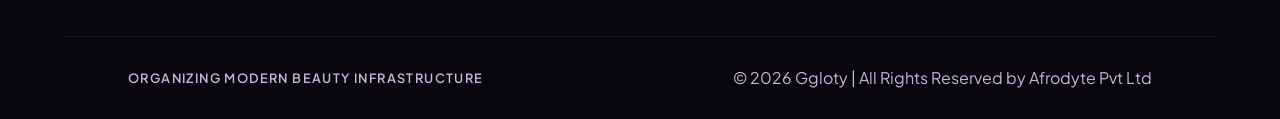
==== commit 706165c9: "privacy page added" ====
--- a/index.html
+++ b/index.html
@@ -293,6 +293,7 @@
                 <a href="faq.html">FAQ</a>
                 <a href="contact.html">Contact</a>
                 <a href="terms.html">Terms & Conditions</a>
+                <a href="privacy.html">Privacy Policy</a>
             </nav>
 
             <div class="footer-social">
@@ -321,8 +322,8 @@
         </div>
 
         <div class="footer-strip">
-            <p class="strip-tagline">Organizing modern beauty infrastructure via advanced software systems</p>
-            <p class="strip-copy">© 2026 Ggloty | All Rights Reserved</p>
+            <p class="strip-tagline">Organizing modern beauty infrastructure</p>
+            <p class="strip-copy">© 2026 Ggloty | All Rights Reserved by Afrodyte Pvt Ltd</p>
         </div>
     </footer>
 
--- a/style.css
+++ b/style.css
@@ -1891,140 +1891,398 @@
 /* ==========================================================================
    TERMS & CONDITIONS MASTER PAGE STYLES
    ========================================================================== */
-
-.legal-page-container {
-    width: 100%;
-    min-height: 100vh;
-    padding: 8rem 1.5rem;
-    display: flex;
-    justify-content: center;
-    align-items: flex-start;
-    box-sizing: border-box;
-}
-
-.legal-card {
-    width: 100%;
-    max-width: 960px;
-    background: #ffffff;
-    border-radius: 28px;
-    padding: 4rem 3.5rem;
-    box-shadow: 0 15px 40px rgba(74, 46, 128, 0.08);
-    border: 1px solid rgba(74, 46, 128, 0.1);
-    box-sizing: border-box;
-}
-
-.legal-header {
-    text-align: center;
-    margin-bottom: 2rem;
-}
-
-.legal-badge {
-    display: inline-block;
-    padding: 0.4rem 1.2rem;
-    background: rgba(110, 68, 255, 0.1);
-    color: #6e44ff;
-    font-size: 0.85rem;
-    font-weight: 600;
-    border-radius: 50px;
-    margin-bottom: 1rem;
-    text-transform: uppercase;
-    letter-spacing: 0.5px;
-}
-
-.legal-title {
-    font-size: 2.5rem;
-    color: #1a0b2e;
-    margin-bottom: 0.5rem;
-    font-weight: 700;
-}
-
-.legal-subtitle {
-    font-size: 1rem;
-    color: #6c757d;
-}
-
-.legal-divider {
-    border: 0;
-    height: 1px;
-    background: linear-gradient(90deg, transparent, rgba(110, 68, 255, 0.25), transparent);
-    margin: 3rem 0;
-}
-
-/* Document Block Headers */
-.doc-main-title {
-    font-size: 1.6rem;
-    color: #2b114d;
-    background: #f7f4ff;
-    padding: 1rem 1.5rem;
-    border-left: 5px solid #6e44ff;
-    border-radius: 6px 12px 12px 6px;
-    margin-bottom: 1.2rem;
-    font-weight: 700;
-}
-
-.doc-intro {
-    font-size: 1.02rem;
-    color: #4a4a4a;
-    line-height: 1.7;
-    margin-bottom: 1.8rem;
-    font-style: italic;
-}
-
-/* Legal Sections & Lists */
-.legal-content {
-    display: flex;
-    flex-direction: column;
-    gap: 1.5rem;
-}
-
-.legal-section h3 {
-    font-size: 1.2rem;
-    color: #1a0b2e;
-    margin-bottom: 0.6rem;
-    margin-top: 1.2rem;
-    font-weight: 600;
-}
-
-.legal-section p {
-    font-size: 0.98rem;
-    color: #4a4a4a;
-    line-height: 1.75;
-    margin-bottom: 0.6rem;
-}
-
-.legal-section ul {
-    margin: 0.6rem 0 0.8rem 1.5rem;
-    padding: 0;
-}
-
-.legal-section li {
-    font-size: 0.96rem;
-    color: #4a4a4a;
-    line-height: 1.65;
-    margin-bottom: 0.4rem;
-}
-
-.legal-contact-box {
-    background: #f9f7ff;
-    border: 1px solid rgba(110, 68, 255, 0.2);
-    padding: 1.2rem 1.5rem;
-    border-radius: 12px;
-    margin-top: 0.8rem;
-}
-
-.legal-contact-box p {
-    margin-bottom: 0.4rem !important;
-    color: #2b114d;
-}
-
-.legal-contact-box a {
-    color: #6e44ff;
-    text-decoration: none;
-    font-weight: 600;
-}
-
-.legal-contact-box a:hover {
-    text-decoration: underline;
+.terms-main-wrapper {
+  background-color: var(--soft-cream-bg);
+  color: var(--luxury-black);
+  padding-bottom: 60px;   /* reduced */
+  padding-top: 30px;      /* reduced */
+}
+
+.terms-container {
+  width: calc(100% - (var(--edge) * 2));
+  max-width: 1200px;
+  margin: 0 auto;
+
+  display: flex;
+  flex-direction: column;
+  align-items: center;
+}
+
+/* --- Hero Section --- */
+.terms-hero {
+   padding: 90px 58px;
+  background: linear-gradient(180deg, var(--plum-10) 0%, transparent 100%);
+  border-bottom: 1px solid var(--plum-16);
+  text-align: center;
+  margin-bottom: 15px;    /* reduced */
+}
+
+.hero-inner {
+  max-width: 820px;
+}
+
+.terms-badge {
+  display: inline-block;
+  padding: 6px 14px;        /* smaller */
+  margin-bottom: 2px;       /* tighter */
+  background-color: var(--white-08);
+  color: var(--deep-brand-purple);
+  border: 1px solid var(--amethyst-30);
+  border-radius: 999px;
+  font-size: 1rem;
+  font-weight: 600;
+  letter-spacing: 0.12em;
+  text-transform: uppercase;
+}
+
+.terms-title {
+  font-family: var(--font-display);
+  font-size: 3rem;          /* slightly smaller */
+  color:#503492;
+  margin-bottom: 2px;       /* tighter */
+  line-height: 1;        /* tighter */
+}
+
+.terms-subtitle {
+  font-size: 1rem;
+  color: var(--slate-muted);
+  line-height: 1;      /* tighter */
+  margin-bottom: 7px;    /* reduced */
+}
+
+.terms-meta {
+  display: flex;
+  flex-direction: column;
+  align-items: center;
+  gap: 4px;               /* reduced */
+  font-size: 1rem;
+  color: var(--slate-muted);
+  margin-top: 3px;        /* reduced */
+}
+
+
+.terms-link {
+  color: var(--deep-brand-purple);
+  font-weight: 600;
+  text-decoration: underline;
+  text-underline-offset: 3px;
+  transition: color 0.2s var(--ease);
+}
+
+.terms-link:hover {
+  color: var(--amethyst-glow);
+}
+
+
+
+/* --- Main Layout --- */
+.terms-layout {
+  display: grid;
+  grid-template-columns: 280px 1fr;
+  gap: 48px;
+  align-items: start;
+}
+
+/* --- Sticky Sidebar Navigation --- */
+.terms-sidebar {
+  position: sticky;
+  top: calc(var(--nav-h) + 20px);
+}
+
+.toc-box {
+  background-color: var(--luxury-white);
+  border: 1px solid var(--plum-16);
+  border-radius: 16px;
+  padding: 22px;
+  box-shadow: 0 10px 25px rgba(74, 46, 128, 0.05);
+}
+
+.toc-title {
+  font-size: 0.82rem;
+  letter-spacing: 0.08em;
+  text-transform: uppercase;
+  color: var(--slate-muted);
+  margin-bottom: 14px;
+  font-weight: 700;
+}
+
+.toc-nav {
+  display: flex;
+  flex-direction: column;
+  gap: 8px;
+}
+
+.toc-item {
+  color: var(--slate-muted);
+  text-decoration: none;
+  font-size: 0.9rem;
+  font-weight: 500;
+  padding: 8px 12px;
+  border-radius: 8px;
+  border-left: 3px solid transparent;
+  transition: all 0.2s var(--ease);
+}
+
+.toc-item:hover {
+  color: var(--deep-brand-purple);
+  background-color: var(--plum-10);
+  border-left-color: var(--amethyst-glow);
+  padding-left: 14px;
+}
+
+/* --- Content Sections --- */
+.terms-section {
+  background-color: var(--luxury-white);
+  border: 1px solid var(--plum-16);
+  border-radius: 18px;
+  padding: 44px;
+  margin-bottom: 36px;
+  box-shadow: 0 10px 30px rgba(74, 46, 128, 0.04);
+}
+
+.section-tag {
+  display: inline-block;
+  font-size: 0.72rem;
+  font-weight: 700;
+  text-transform: uppercase;
+  letter-spacing: 0.08em;
+  color: var(--deep-brand-purple);
+  background: var(--plum-10);
+  padding: 4px 10px;
+  border-radius: 6px;
+  margin-bottom: 10px;
+}
+
+.section-title {
+  font-family: var(--font-display);
+  font-size: 1.85rem;
+  color: var(--luxury-black);
+  margin-bottom: 16px;
+  line-height: 1.3;
+}
+
+.section-intro {
+  font-size: 1rem;
+  color: var(--slate-muted);
+  margin-bottom: 28px;
+  padding-bottom: 20px;
+  border-bottom: 1px solid var(--plum-10);
+  line-height: 1.7;
+}
+
+.clause {
+  margin-bottom: 24px;
+}
+
+.clause:last-child {
+  margin-bottom: 0;
+}
+
+.clause-heading {
+  font-size: 1.05rem;
+  font-weight: 600;
+  color: var(--luxury-black);
+  margin-bottom: 8px;
+}
+
+.clause-p {
+  font-size: 0.95rem;
+  color: var(--slate-muted);
+  line-height: 1.7;
+  margin-bottom: 8px;
+}
+
+.clause-p strong {
+  color: var(--luxury-black);
+  font-weight: 600;
+}
+
+/* Lists */
+.terms-list {
+  list-style: none;
+  padding-left: 0;
+  margin-top: 10px;
+  display: flex;
+  flex-direction: column;
+  gap: 8px;
+}
+
+.terms-list li {
+  position: relative;
+  padding-left: 20px;
+  font-size: 0.94rem;
+  color: var(--slate-muted);
+  line-height: 1.6;
+}
+
+.terms-list li::before {
+  content: "•";
+  position: absolute;
+  left: 4px;
+  color: var(--amethyst-glow);
+  font-size: 1.2rem;
+  line-height: 1;
+}
+
+/* Tags (Part III Permitted categories) */
+.tags-container {
+  display: flex;
+  flex-wrap: wrap;
+  gap: 8px;
+  margin-top: 12px;
+}
+
+.terms-tag {
+  font-size: 0.82rem;
+  background-color: var(--plum-10);
+  color: var(--deep-brand-purple);
+  border: 1px solid var(--plum-16);
+  padding: 6px 14px;
+  border-radius: 999px;
+  font-weight: 500;
+}
+
+/* --- Responsive Layout --- */
+@media (max-width: 992px) {
+  .terms-layout {
+    grid-template-columns: 1fr;
+    gap: 38px;
+  }
+
+  .terms-sidebar {
+    position: relative;
+    top: 0;
+  }
+
+  .terms-section {
+    padding: 30px 22px;
+  }
+}
+
+@media (max-width: 600px) {
+  .terms-hero {
+    padding: 40px 0 28px;
+  }
+
+  .terms-section {
+    padding: 24px 16px;
+  }
+
+  .section-title {
+    font-size: 1.5rem;
+  }
+}
+
+
+/* ========= CONTENT: TOC + SECTIONS (Terms & Privacy) ========= */
+
+/* Table of contents box */
+.terms-toc {
+  max-width: 820px;
+  margin: 0 auto 28px;
+  padding: 16px 18px;
+  background-color: #faf7f0;
+  border: 1px solid #e5e5e5;
+  border-radius: 8px;
+}
+
+.toc-heading {
+  font-size: 0.95rem;
+  font-weight: 600;
+  margin-bottom: 8px;
+  text-transform: uppercase;
+  letter-spacing: 0.08em;
+  color: #777;
+}
+
+.toc-list {
+  list-style: none;
+  margin: 0;
+  padding: 0;
+}
+
+.toc-list li {
+  margin-bottom: 4px;
+}
+
+.toc-list a {
+  color: #503492;
+  font-size: 0.95rem;
+  text-decoration: none;
+}
+
+.toc-list a:hover {
+  text-decoration: underline;
+}
+
+/* Section wrapper */
+.terms-section {
+  max-width: 820px;
+  margin: 0 auto;
+  padding-top: 24px;
+  padding-bottom: 18px;
+  border-top: 1px solid #e5e5e5;
+}
+
+/* Section titles (Part I, Part II, etc.) */
+.section-title {
+  font-size: 1.25rem;
+  font-weight: 600;
+  margin-bottom: 10px;
+  color: #222;
+}
+
+/* Subheadings inside sections (1., 2., etc.) */
+.terms-section h3 {
+  font-size: 1rem;
+  font-weight: 600;
+  margin-top: 16px;
+  margin-bottom: 4px;
+  color: #333;
+}
+
+/* Paragraphs */
+.terms-section p {
+  margin: 4px 0 10px;
+  font-size: 0.95rem;
+  color: #333;
+  line-height: 1.6;
+}
+
+/* Lists */
+.terms-section ul {
+  margin: 4px 0 12px;
+  padding-left: 18px;
+}
+
+.terms-section li {
+  margin-bottom: 4px;
+  font-size: 0.95rem;
+  color: #333;
+}
+
+/* Links inside content */
+.terms-section a {
+  color: #503492;
+  text-decoration: underline;
+  text-underline-offset: 2px;
+}
+
+.terms-section a:hover {
+  color: #7a57d1;
+}
+
+/* Slightly tighter on mobile */
+@media (max-width: 600px) {
+  .terms-toc,
+  .terms-section {
+    padding-left: 14px;
+    padding-right: 14px;
+  }
+
+  .section-title {
+    font-size: 1.15rem;
+  }
 }
 
 /* ==========================================================================
@@ -2073,4 +2331,270 @@
     .legal-section li {
         font-size: 0.9rem;
     }
-}+}
+
+/* =========================================================
+   MAIN WRAPPER
+========================================================= */
+.terms-main-wrapper {
+  background-color: var(--soft-cream-bg);
+  color: var(--luxury-black);
+  padding-top: 30px;
+  padding-bottom: 60px;
+}
+
+/* =========================================================
+   HERO SECTION
+========================================================= */
+.terms-hero {
+  padding: 10px 0 15px;
+  background: linear-gradient(180deg, var(--plum-10) 0%, transparent 100%);
+  border-bottom: 1px solid var(--plum-16);
+  text-align: center;
+  margin-bottom: 25px;
+}
+
+.terms-container {
+  max-width: 820px;
+  margin: 0 auto;
+  display: flex;
+  flex-direction: column;
+  align-items: center;
+  padding: 0 20px; /* keeps alignment tight */
+}
+
+.terms-badge {
+  display: inline-block;
+  padding: 4px 12px;
+  margin-bottom: 6px;
+  background-color: var(--white-08);
+  color: var(--deep-brand-purple);
+  border: 1px solid var(--amethyst-30);
+  border-radius: 999px;
+  font-size: 0.70rem;
+  font-weight: 600;
+  letter-spacing: 0.12em;
+  text-transform: uppercase;
+}
+
+.terms-title {
+  font-family: var(--font-display);
+  font-size: 3rem;
+  color: #503492;
+  margin-bottom: 6px;
+  line-height: 1.05;
+}
+
+.terms-subtitle {
+  font-size: 1.05rem;
+  color: var(--slate-muted);
+  line-height: 1.3;
+  margin-bottom: 8px;
+}
+
+.terms-meta {
+  display: flex;
+  flex-direction: column;
+  align-items: center;
+  gap: 2px;
+  font-size: 0.9rem;
+  color: var(--slate-muted);
+  margin-top: 4px;
+  text-align: center;
+}
+
+.terms-link {
+  color: var(--deep-brand-purple);
+  font-weight: 600;
+  text-decoration: underline;
+  text-underline-offset: 3px;
+  transition: color 0.2s var(--ease);
+}
+
+.terms-link:hover {
+  color: var(--amethyst-glow);
+}
+
+/* =========================================================
+   TABLE OF CONTENTS
+========================================================= */
+.terms-toc {
+  max-width: 820px;
+  margin: 0 auto 28px;
+  padding: 16px 18px;
+  background-color: #faf7f0;
+  border: 1px solid #e5e5e5;
+  border-radius: 8px;
+}
+
+.toc-heading {
+  font-size: 0.95rem;
+  font-weight: 600;
+  margin-bottom: 8px;
+  text-transform: uppercase;
+  letter-spacing: 0.08em;
+  color: #777;
+}
+
+.toc-list {
+  list-style: none;
+  margin: 0;
+  padding: 0;
+}
+
+.toc-list li {
+  margin-bottom: 4px;
+}
+
+.toc-list a {
+  color: #503492;
+  font-size: 0.95rem;
+  text-decoration: none;
+}
+
+.toc-list a:hover {
+  text-decoration: underline;
+}
+
+/* =========================================================
+   CONTENT SECTIONS
+========================================================= */
+.terms-section {
+  max-width: 820px;
+  margin: 0 auto;
+  padding-top: 24px;
+  padding-bottom: 18px;
+  border-top: 1px solid #e5e5e5;
+}
+
+.section-title {
+  font-size: 1.25rem;
+  font-weight: 600;
+  margin-bottom: 10px;
+  color: #222;
+}
+
+.terms-section h3 {
+  font-size: 1rem;
+  font-weight: 600;
+  margin-top: 16px;
+  margin-bottom: 4px;
+  color: #333;
+}
+
+.terms-section p {
+  margin: 4px 0 10px;
+  font-size: 0.95rem;
+  color: #333;
+  line-height: 1.6;
+}
+
+.terms-section ul {
+  margin: 4px 0 12px;
+  padding-left: 18px;
+}
+
+.terms-section li {
+  margin-bottom: 4px;
+  font-size: 0.95rem;
+  color: #333;
+}
+
+.terms-section a {
+  color: #503492;
+  text-decoration: underline;
+  text-underline-offset: 2px;
+}
+
+.terms-section a:hover {
+  color: #7a57d1;
+}
+
+/* =========================================================
+   RESPONSIVE — MOBILE
+========================================================= */
+@media (max-width: 600px) {
+
+  .terms-main-wrapper {
+    padding-top: 20px;
+    padding-bottom: 40px;
+  }
+
+  .terms-hero {
+    padding: 14px 0 16px;
+    margin-bottom: 20px;
+  }
+
+  .terms-container {
+    padding: 0 14px;
+  }
+
+  .terms-badge {
+    font-size: 0.65rem;
+    padding: 3px 10px;
+    margin-bottom: 4px;
+  }
+
+  .terms-title {
+    font-size: 2.2rem;
+    margin-bottom: 6px;
+    line-height: 1.1;
+  }
+
+  .terms-subtitle {
+    font-size: 0.95rem;
+    line-height: 1.35;
+    margin-bottom: 8px;
+  }
+
+  .terms-meta {
+    font-size: 0.85rem;
+    gap: 2px;
+    margin-top: 4px;
+    padding: 0 8px;
+  }
+
+  .terms-toc,
+  .terms-section {
+    padding-left: 14px;
+    padding-right: 14px;
+  }
+
+  .section-title {
+    font-size: 1.15rem;
+  }
+
+  .terms-section h3 {
+    font-size: 0.95rem;
+  }
+
+  .terms-section p,
+  .terms-section li {
+    font-size: 0.9rem;
+    line-height: 1.45;
+  }
+
+  .toc-list a {
+    font-size: 0.9rem;
+  }
+}
+
+/* =========================================================
+   RESPONSIVE — TABLET
+========================================================= */
+@media (max-width: 900px) {
+  .terms-section,
+  .terms-toc {
+    max-width: 90%;
+  }
+}
+
+/* =========================================================
+   RESPONSIVE — LARGE DESKTOP
+========================================================= */
+@media (min-width: 1400px) {
+  .terms-section,
+  .terms-toc {
+    max-width: 900px;
+  }
+}
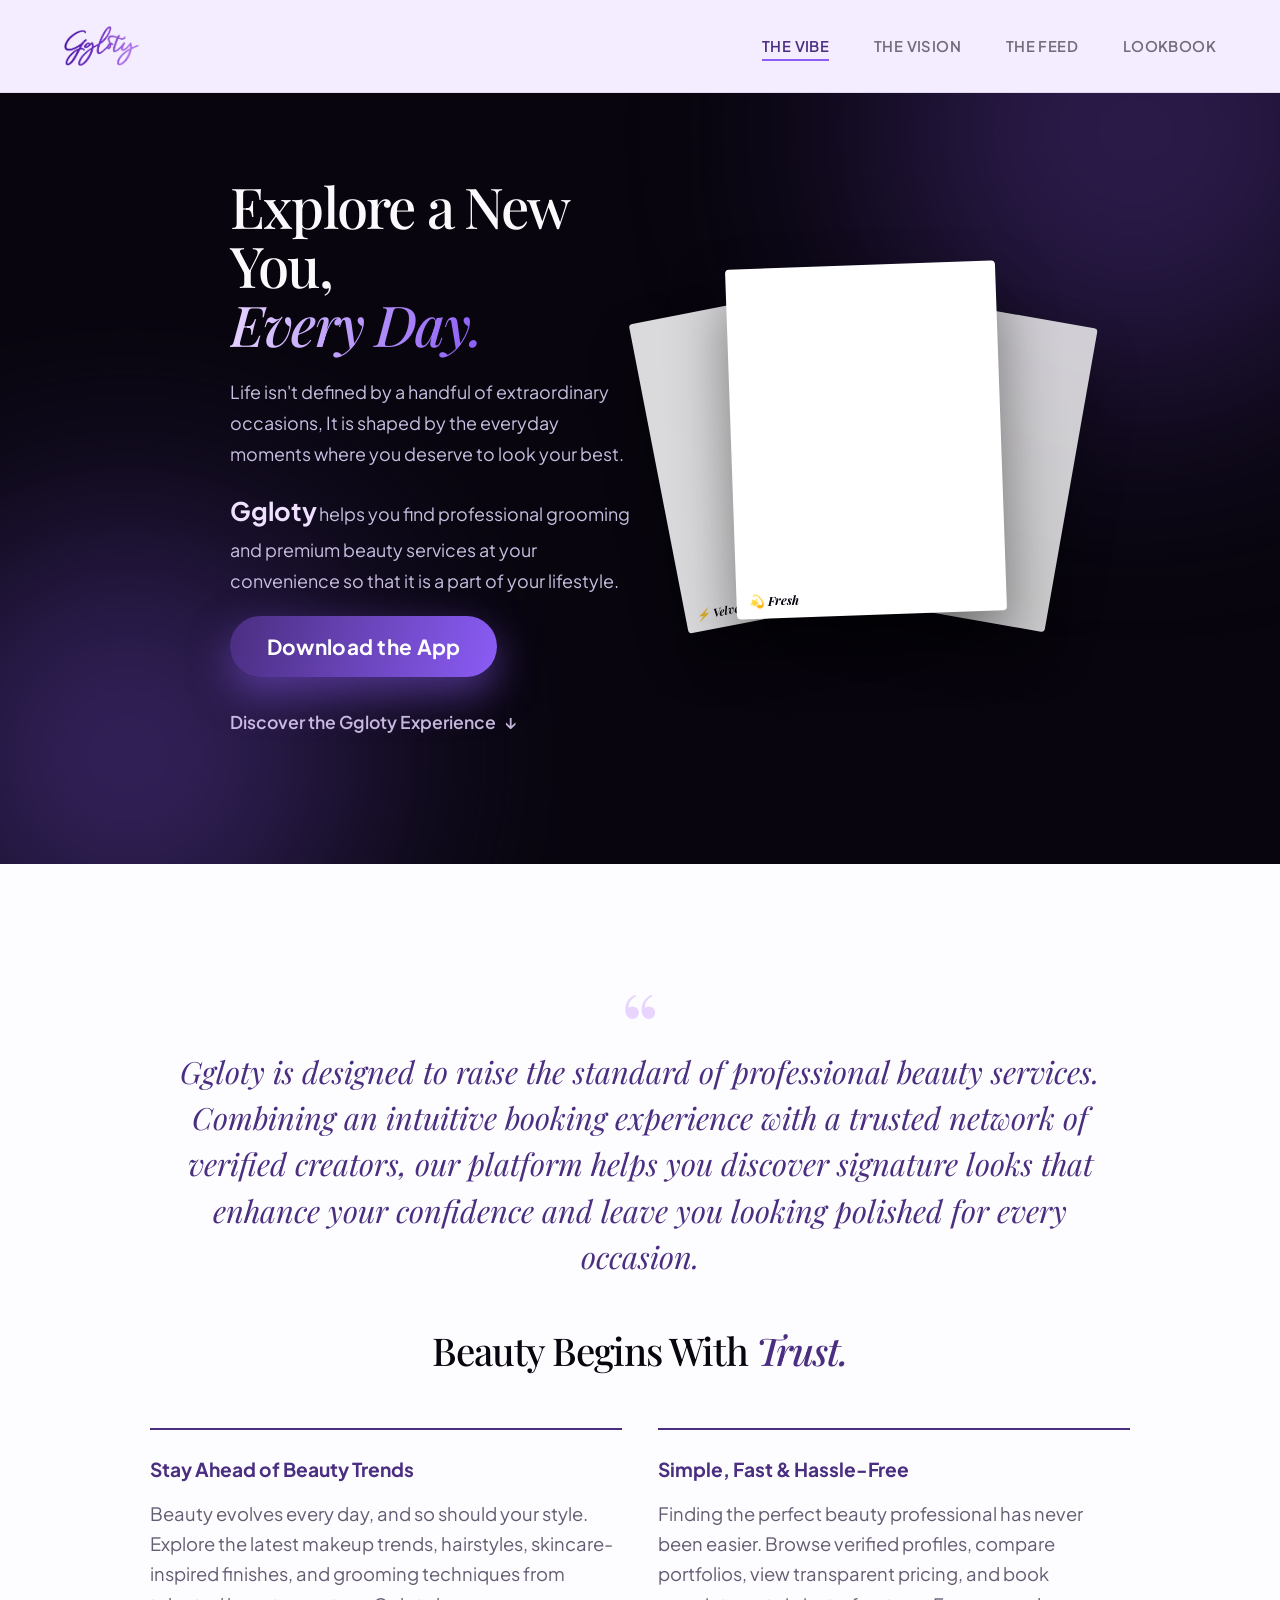
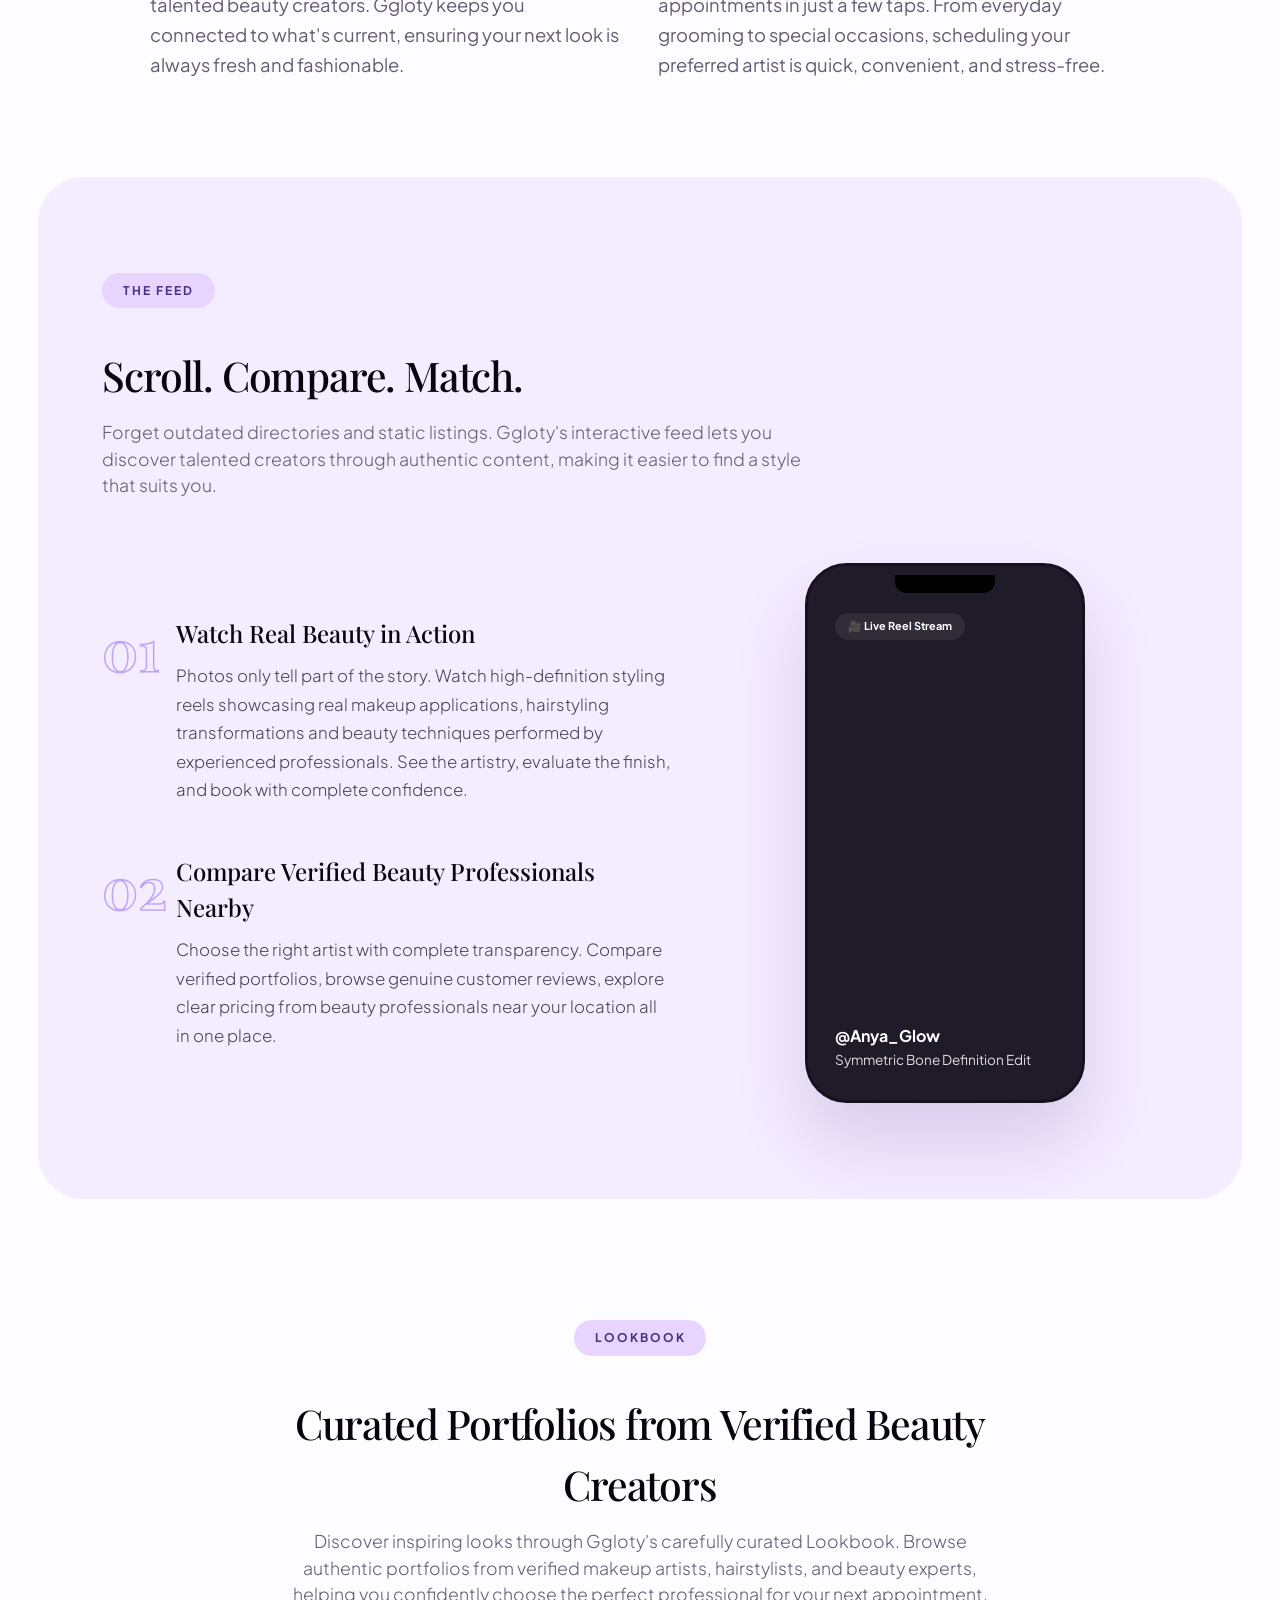
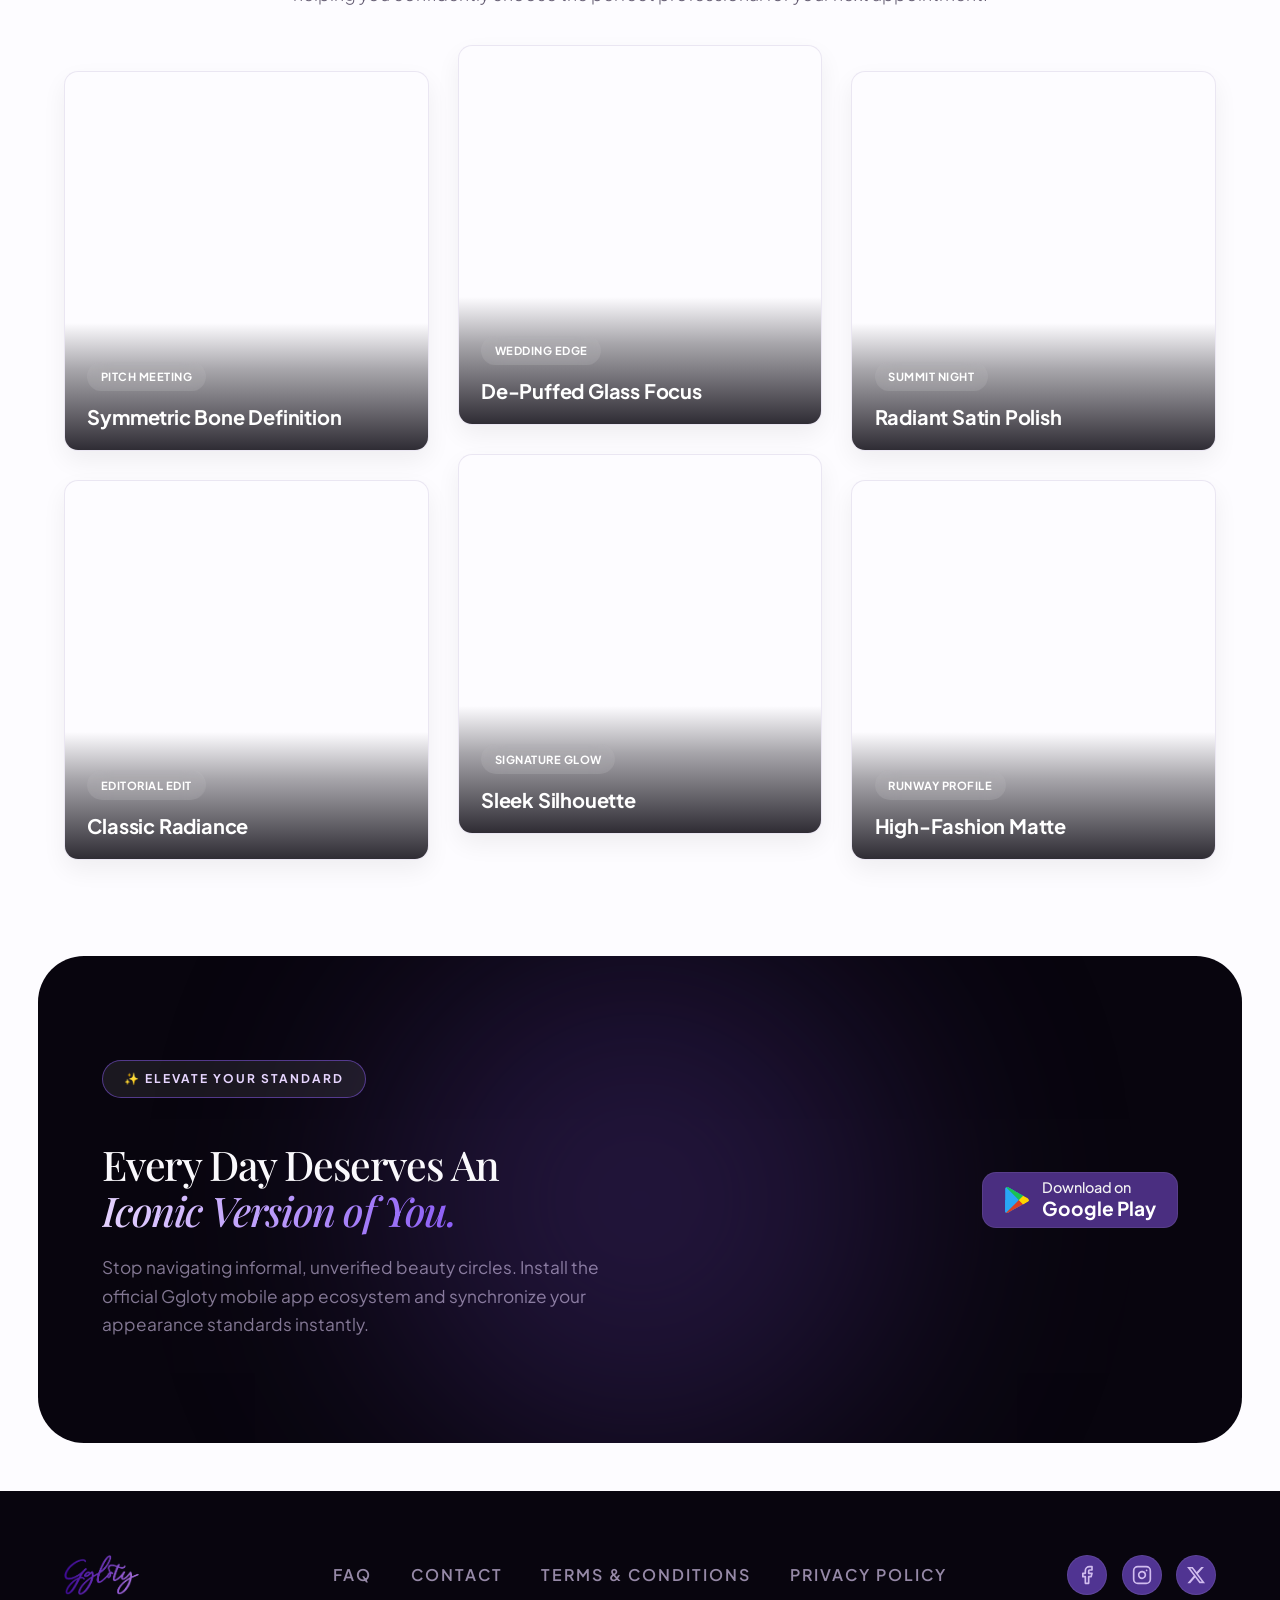
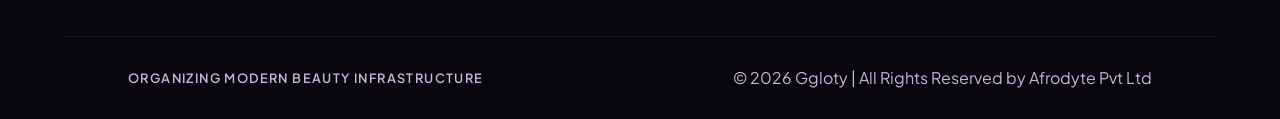
==== commit fdafec87: "app" ====
--- a/index.html
+++ b/index.html
@@ -265,14 +265,8 @@
                 </div>
 
                 <div class="finale-badges" data-reveal>
-                    <a href="#" class="store-badge">
-                        <svg class="store-icon" viewBox="0 0 384 512" xmlns="http://www.w3.org/2000/svg">
-                            <path fill="currentColor"
-                                d="M318.7 268.7c-.2-36.7 16.4-64.4 50-84.8-18.8-26.9-47.2-41.7-84.7-44.6-35.5-2.8-74.3 20.7-88.5 20.7-15 0-48.7-19.3-77.5-19.3-36.9 0-77.6 21-98.3 56.5-43 73.9-11 183.8 30.1 242.2 20.4 28.6 44 60.1 74.4 59 30.4-1.1 42.1-18.8 76.5-18.8 34.4 0 45.1 18.8 76.5 18.2 31.1-.6 51.5-28.5 71.9-58.3 23.6-33.8 33.2-66.5 33.5-68.2-.7-.3-65.1-24.3-65.4-96.5zM283 74.3c15.1-18.1 25.4-43.5 22.8-68.7-22 1-49 15-64.7 33-13.3 15.2-25.3 40.2-22.2 65.1 24.3 2 49.2-11.4 64.1-29.4z" />
-                        </svg>
-                        <span class="store-text"><small>Download on</small>App Store</span>
-                    </a>
-                    <a href="#" class="store-badge">
+                    
+                    <a href="https://play.google.com/store/apps/details?id=com.ggloty" class="store-badge">
                         <img src="images/android.svg" alt="Google Play" class="store-icon">
                         <span class="store-text"><small>Download on</small>Google Play</span>
                     </a>
--- a/style.css
+++ b/style.css
@@ -1872,59 +1872,47 @@
 }
 
 /* ==========================================================================
-   REDUCED MOTION
+   TERMS & PRIVACY MASTER PAGE STYLES
    ========================================================================== */
-@media (prefers-reduced-motion: reduce) {
-
-    *,
-    *::before,
-    *::after {
-        animation-duration: 0.001ms !important;
-        animation-iteration-count: 1 !important;
-        transition-duration: 0.001ms !important;
-        scroll-behavior: auto !important;
-    }
-}
-
-
-
-/* ==========================================================================
-   TERMS & CONDITIONS MASTER PAGE STYLES
-   ========================================================================== */
+
+/* MAIN WRAPPER */
 .terms-main-wrapper {
   background-color: var(--soft-cream-bg);
   color: var(--luxury-black);
-  padding-bottom: 60px;   /* reduced */
-  padding-top: 30px;      /* reduced */
+  padding-top: 30px;
+  padding-bottom: 60px;
+}
+
+/* =========================================================
+   UNIVERSAL HERO (Terms + Privacy)
+========================================================= */
+.terms-hero {
+  padding: 48px 30px; 
+  background: linear-gradient(180deg, var(--plum-10) 0%, transparent 100%);
+  border-bottom: 1px solid var(--plum-16);
+  text-align: center;
+  margin-bottom: 20px;
 }
 
 .terms-container {
   width: calc(100% - (var(--edge) * 2));
   max-width: 1200px;
   margin: 0 auto;
-
   display: flex;
   flex-direction: column;
   align-items: center;
 }
 
-/* --- Hero Section --- */
-.terms-hero {
-   padding: 90px 58px;
-  background: linear-gradient(180deg, var(--plum-10) 0%, transparent 100%);
-  border-bottom: 1px solid var(--plum-16);
-  text-align: center;
-  margin-bottom: 15px;    /* reduced */
-}
-
 .hero-inner {
   max-width: 820px;
 }
 
+/* BADGE — YOUR VALUES KEPT */
 .terms-badge {
   display: inline-block;
-  padding: 6px 14px;        /* smaller */
-  margin-bottom: 2px;       /* tighter */
+  padding: 8px 28px;
+  margin-top: 30px;
+  margin-bottom: -10px;
   background-color: var(--white-08);
   color: var(--deep-brand-purple);
   border: 1px solid var(--amethyst-30);
@@ -1935,61 +1923,53 @@
   text-transform: uppercase;
 }
 
+/* TITLE — YOUR VALUES KEPT */
 .terms-title {
   font-family: var(--font-display);
-  font-size: 3rem;          /* slightly smaller */
+  font-size: 2.4rem;
   color:#503492;
-  margin-bottom: 2px;       /* tighter */
-  line-height: 1;        /* tighter */
-}
-
+  margin-bottom: -20px; 
+  margin-top: -20px;
+  line-height: 1.1; 
+  white-space: nowrap; 
+}
+
+/* SUBTITLE — YOUR VALUES KEPT */
 .terms-subtitle {
-  font-size: 1rem;
+  font-size: 1.1rem;
   color: var(--slate-muted);
-  line-height: 1;      /* tighter */
-  margin-bottom: 7px;    /* reduced */
-}
-
-.terms-meta {
-  display: flex;
-  flex-direction: column;
-  align-items: center;
-  gap: 4px;               /* reduced */
-  font-size: 1rem;
-  color: var(--slate-muted);
-  margin-top: 3px;        /* reduced */
-}
-
-
-.terms-link {
-  color: var(--deep-brand-purple);
-  font-weight: 600;
-  text-decoration: underline;
-  text-underline-offset: 3px;
-  transition: color 0.2s var(--ease);
-}
-
-.terms-link:hover {
-  color: var(--amethyst-glow);
-}
-
-
-
-/* --- Main Layout --- */
-.terms-layout {
+  line-height: 1.35;
+  margin-bottom: -8px; 
+  text-align: center;
+}
+
+/* META — YOUR VALUES KEPT */
+.terms-meta span {
+  display: block;
+  width: 100%;
+  text-align: center;
+  margin-bottom: -6px;
+}
+
+/* =========================================================
+   TERMS PAGE — SIDEBAR LAYOUT
+========================================================= */
+.terms-page .terms-layout {
   display: grid;
   grid-template-columns: 280px 1fr;
   gap: 48px;
   align-items: start;
-}
-
-/* --- Sticky Sidebar Navigation --- */
-.terms-sidebar {
+  max-width: 1200px;
+  margin: 0 auto;
+  padding: 0 20px;
+}
+
+.terms-page .terms-sidebar {
   position: sticky;
   top: calc(var(--nav-h) + 20px);
 }
 
-.toc-box {
+.terms-page .toc-box {
   background-color: var(--luxury-white);
   border: 1px solid var(--plum-16);
   border-radius: 16px;
@@ -1997,7 +1977,7 @@
   box-shadow: 0 10px 25px rgba(74, 46, 128, 0.05);
 }
 
-.toc-title {
+.terms-page .toc-title {
   font-size: 0.82rem;
   letter-spacing: 0.08em;
   text-transform: uppercase;
@@ -2006,13 +1986,13 @@
   font-weight: 700;
 }
 
-.toc-nav {
+.terms-page .toc-nav {
   display: flex;
   flex-direction: column;
   gap: 8px;
 }
 
-.toc-item {
+.terms-page .toc-item {
   color: var(--slate-muted);
   text-decoration: none;
   font-size: 0.9rem;
@@ -2023,14 +2003,76 @@
   transition: all 0.2s var(--ease);
 }
 
-.toc-item:hover {
+.terms-page .toc-item:hover {
   color: var(--deep-brand-purple);
   background-color: var(--plum-10);
   border-left-color: var(--amethyst-glow);
   padding-left: 14px;
 }
 
-/* --- Content Sections --- */
+/* =========================================================
+   PRIVACY PAGE — TOP TOC LAYOUT
+========================================================= */
+
+/* MAIN WHITE BOX FOR PRIVACY */
+.privacy-box {
+  background-color: var(--luxury-white);
+  border: 1px solid var(--plum-16);
+  border-radius: 18px;
+  padding: 44px;
+  margin: 0 auto 36px;
+  max-width: 1200px;
+  box-shadow: 0 10px 30px rgba(74, 46, 128, 0.04);
+}
+
+/* OPTIONAL: If you use privacy-content wrapper */
+.privacy-content {
+  max-width: 820px;
+  margin: 0 auto;
+  padding: 0 20px;
+}
+
+.privacy-page .terms-toc {
+  max-width: 820px;
+  margin: 0 auto 28px;
+  padding: 16px 18px;
+  background-color: #faf7f0;
+  border: 1px solid #e5e5e5;
+  border-radius: 8px;
+}
+
+.privacy-page .toc-heading {
+  font-size: 0.95rem;
+  font-weight: 600;
+  margin-bottom: 8px;
+  text-transform: uppercase;
+  letter-spacing: 0.08em;
+  color: #777;
+}
+
+.privacy-page .toc-list {
+  list-style: none;
+  margin: 0;
+  padding: 0;
+}
+
+.privacy-page .toc-list li {
+  margin-bottom: 4px;
+}
+
+.privacy-page .toc-list a {
+  color: #503492;
+  font-size: 0.95rem;
+  text-decoration: none;
+}
+
+.privacy-page .toc-list a:hover {
+  text-decoration: underline;
+}
+
+/* =========================================================
+   CONTENT SECTIONS (Shared)
+========================================================= */
 .terms-section {
   background-color: var(--luxury-white);
   border: 1px solid var(--plum-16);
@@ -2040,19 +2082,6 @@
   box-shadow: 0 10px 30px rgba(74, 46, 128, 0.04);
 }
 
-.section-tag {
-  display: inline-block;
-  font-size: 0.72rem;
-  font-weight: 700;
-  text-transform: uppercase;
-  letter-spacing: 0.08em;
-  color: var(--deep-brand-purple);
-  background: var(--plum-10);
-  padding: 4px 10px;
-  border-radius: 6px;
-  margin-bottom: 10px;
-}
-
 .section-title {
   font-family: var(--font-display);
   font-size: 1.85rem;
@@ -2061,23 +2090,6 @@
   line-height: 1.3;
 }
 
-.section-intro {
-  font-size: 1rem;
-  color: var(--slate-muted);
-  margin-bottom: 28px;
-  padding-bottom: 20px;
-  border-bottom: 1px solid var(--plum-10);
-  line-height: 1.7;
-}
-
-.clause {
-  margin-bottom: 24px;
-}
-
-.clause:last-child {
-  margin-bottom: 0;
-}
-
 .clause-heading {
   font-size: 1.05rem;
   font-weight: 600;
@@ -2092,64 +2104,46 @@
   margin-bottom: 8px;
 }
 
-.clause-p strong {
-  color: var(--luxury-black);
-  font-weight: 600;
-}
-
-/* Lists */
-.terms-list {
-  list-style: none;
-  padding-left: 0;
-  margin-top: 10px;
-  display: flex;
-  flex-direction: column;
-  gap: 8px;
-}
-
-.terms-list li {
-  position: relative;
-  padding-left: 20px;
-  font-size: 0.94rem;
-  color: var(--slate-muted);
-  line-height: 1.6;
-}
-
-.terms-list li::before {
-  content: "•";
-  position: absolute;
-  left: 4px;
-  color: var(--amethyst-glow);
-  font-size: 1.2rem;
-  line-height: 1;
-}
-
-/* Tags (Part III Permitted categories) */
-.tags-container {
-  display: flex;
-  flex-wrap: wrap;
-  gap: 8px;
-  margin-top: 12px;
-}
-
-.terms-tag {
-  font-size: 0.82rem;
-  background-color: var(--plum-10);
-  color: var(--deep-brand-purple);
-  border: 1px solid var(--plum-16);
-  padding: 6px 14px;
-  border-radius: 999px;
-  font-weight: 500;
-}
-
-/* --- Responsive Layout --- */
+/* =========================================================
+   ⭐ NEW — PRIVACY PAGE TABLE STYLING
+========================================================= */
+
+.privacy-page .tablewrap {
+  overflow-x: auto;
+  margin-top: 20px;
+  margin-bottom: 24px;
+}
+
+.privacy-page table {
+  border-collapse: collapse;
+  width: 100%;
+  min-width: 650px;
+  font-size: 0.95rem;
+}
+
+.privacy-page th,
+.privacy-page td {
+  border: 1px solid #e5e5e5;
+  padding: 12px 14px;
+  text-align: left;
+  vertical-align: top;
+}
+
+.privacy-page th {
+  background-color: #faf7f0;
+  font-weight: 700;
+}
+
+/* =========================================================
+   RESPONSIVE — TABLET
+========================================================= */
 @media (max-width: 992px) {
-  .terms-layout {
+  .terms-page .terms-layout {
     grid-template-columns: 1fr;
     gap: 38px;
   }
 
-  .terms-sidebar {
+  .terms-page .terms-sidebar {
     position: relative;
     top: 0;
   }
@@ -2159,9 +2153,26 @@
   }
 }
 
+/* =========================================================
+   RESPONSIVE — MOBILE (ALL MOBILES)
+========================================================= */
 @media (max-width: 600px) {
+
   .terms-hero {
-    padding: 40px 0 28px;
+    padding: 28px 16px;
+  }
+
+  .terms-title {
+    font-size: 1.8rem;
+    white-space: normal;
+  }
+
+  .terms-subtitle {
+    font-size: 0.95rem;
+  }
+
+  .terms-meta {
+    font-size: 0.85rem;
   }
 
   .terms-section {
@@ -2172,429 +2183,3 @@
     font-size: 1.5rem;
   }
 }
-
-
-/* ========= CONTENT: TOC + SECTIONS (Terms & Privacy) ========= */
-
-/* Table of contents box */
-.terms-toc {
-  max-width: 820px;
-  margin: 0 auto 28px;
-  padding: 16px 18px;
-  background-color: #faf7f0;
-  border: 1px solid #e5e5e5;
-  border-radius: 8px;
-}
-
-.toc-heading {
-  font-size: 0.95rem;
-  font-weight: 600;
-  margin-bottom: 8px;
-  text-transform: uppercase;
-  letter-spacing: 0.08em;
-  color: #777;
-}
-
-.toc-list {
-  list-style: none;
-  margin: 0;
-  padding: 0;
-}
-
-.toc-list li {
-  margin-bottom: 4px;
-}
-
-.toc-list a {
-  color: #503492;
-  font-size: 0.95rem;
-  text-decoration: none;
-}
-
-.toc-list a:hover {
-  text-decoration: underline;
-}
-
-/* Section wrapper */
-.terms-section {
-  max-width: 820px;
-  margin: 0 auto;
-  padding-top: 24px;
-  padding-bottom: 18px;
-  border-top: 1px solid #e5e5e5;
-}
-
-/* Section titles (Part I, Part II, etc.) */
-.section-title {
-  font-size: 1.25rem;
-  font-weight: 600;
-  margin-bottom: 10px;
-  color: #222;
-}
-
-/* Subheadings inside sections (1., 2., etc.) */
-.terms-section h3 {
-  font-size: 1rem;
-  font-weight: 600;
-  margin-top: 16px;
-  margin-bottom: 4px;
-  color: #333;
-}
-
-/* Paragraphs */
-.terms-section p {
-  margin: 4px 0 10px;
-  font-size: 0.95rem;
-  color: #333;
-  line-height: 1.6;
-}
-
-/* Lists */
-.terms-section ul {
-  margin: 4px 0 12px;
-  padding-left: 18px;
-}
-
-.terms-section li {
-  margin-bottom: 4px;
-  font-size: 0.95rem;
-  color: #333;
-}
-
-/* Links inside content */
-.terms-section a {
-  color: #503492;
-  text-decoration: underline;
-  text-underline-offset: 2px;
-}
-
-.terms-section a:hover {
-  color: #7a57d1;
-}
-
-/* Slightly tighter on mobile */
-@media (max-width: 600px) {
-  .terms-toc,
-  .terms-section {
-    padding-left: 14px;
-    padding-right: 14px;
-  }
-
-  .section-title {
-    font-size: 1.15rem;
-  }
-}
-
-/* ==========================================================================
-   RESPONSIVE STYLES
-   ========================================================================== */
-
-@media (max-width: 960px) {
-    .legal-card {
-        padding: 3rem 2rem;
-        border-radius: 22px;
-    }
-
-    .legal-title {
-        font-size: 2.1rem;
-    }
-
-    .doc-main-title {
-        font-size: 1.35rem;
-        padding: 0.8rem 1.2rem;
-    }
-}
-
-@media (max-width: 640px) {
-    .legal-page-container {
-        padding: 6rem 0.8rem;
-    }
-
-    .legal-card {
-        padding: 1.8rem 1.2rem;
-        border-radius: 18px;
-    }
-
-    .legal-title {
-        font-size: 1.6rem;
-    }
-
-    .doc-main-title {
-        font-size: 1.15rem;
-    }
-
-    .legal-section h3 {
-        font-size: 1.05rem;
-    }
-
-    .legal-section p, 
-    .legal-section li {
-        font-size: 0.9rem;
-    }
-}
-
-/* =========================================================
-   MAIN WRAPPER
-========================================================= */
-.terms-main-wrapper {
-  background-color: var(--soft-cream-bg);
-  color: var(--luxury-black);
-  padding-top: 30px;
-  padding-bottom: 60px;
-}
-
-/* =========================================================
-   HERO SECTION
-========================================================= */
-.terms-hero {
-  padding: 10px 0 15px;
-  background: linear-gradient(180deg, var(--plum-10) 0%, transparent 100%);
-  border-bottom: 1px solid var(--plum-16);
-  text-align: center;
-  margin-bottom: 25px;
-}
-
-.terms-container {
-  max-width: 820px;
-  margin: 0 auto;
-  display: flex;
-  flex-direction: column;
-  align-items: center;
-  padding: 0 20px; /* keeps alignment tight */
-}
-
-.terms-badge {
-  display: inline-block;
-  padding: 4px 12px;
-  margin-bottom: 6px;
-  background-color: var(--white-08);
-  color: var(--deep-brand-purple);
-  border: 1px solid var(--amethyst-30);
-  border-radius: 999px;
-  font-size: 0.70rem;
-  font-weight: 600;
-  letter-spacing: 0.12em;
-  text-transform: uppercase;
-}
-
-.terms-title {
-  font-family: var(--font-display);
-  font-size: 3rem;
-  color: #503492;
-  margin-bottom: 6px;
-  line-height: 1.05;
-}
-
-.terms-subtitle {
-  font-size: 1.05rem;
-  color: var(--slate-muted);
-  line-height: 1.3;
-  margin-bottom: 8px;
-}
-
-.terms-meta {
-  display: flex;
-  flex-direction: column;
-  align-items: center;
-  gap: 2px;
-  font-size: 0.9rem;
-  color: var(--slate-muted);
-  margin-top: 4px;
-  text-align: center;
-}
-
-.terms-link {
-  color: var(--deep-brand-purple);
-  font-weight: 600;
-  text-decoration: underline;
-  text-underline-offset: 3px;
-  transition: color 0.2s var(--ease);
-}
-
-.terms-link:hover {
-  color: var(--amethyst-glow);
-}
-
-/* =========================================================
-   TABLE OF CONTENTS
-========================================================= */
-.terms-toc {
-  max-width: 820px;
-  margin: 0 auto 28px;
-  padding: 16px 18px;
-  background-color: #faf7f0;
-  border: 1px solid #e5e5e5;
-  border-radius: 8px;
-}
-
-.toc-heading {
-  font-size: 0.95rem;
-  font-weight: 600;
-  margin-bottom: 8px;
-  text-transform: uppercase;
-  letter-spacing: 0.08em;
-  color: #777;
-}
-
-.toc-list {
-  list-style: none;
-  margin: 0;
-  padding: 0;
-}
-
-.toc-list li {
-  margin-bottom: 4px;
-}
-
-.toc-list a {
-  color: #503492;
-  font-size: 0.95rem;
-  text-decoration: none;
-}
-
-.toc-list a:hover {
-  text-decoration: underline;
-}
-
-/* =========================================================
-   CONTENT SECTIONS
-========================================================= */
-.terms-section {
-  max-width: 820px;
-  margin: 0 auto;
-  padding-top: 24px;
-  padding-bottom: 18px;
-  border-top: 1px solid #e5e5e5;
-}
-
-.section-title {
-  font-size: 1.25rem;
-  font-weight: 600;
-  margin-bottom: 10px;
-  color: #222;
-}
-
-.terms-section h3 {
-  font-size: 1rem;
-  font-weight: 600;
-  margin-top: 16px;
-  margin-bottom: 4px;
-  color: #333;
-}
-
-.terms-section p {
-  margin: 4px 0 10px;
-  font-size: 0.95rem;
-  color: #333;
-  line-height: 1.6;
-}
-
-.terms-section ul {
-  margin: 4px 0 12px;
-  padding-left: 18px;
-}
-
-.terms-section li {
-  margin-bottom: 4px;
-  font-size: 0.95rem;
-  color: #333;
-}
-
-.terms-section a {
-  color: #503492;
-  text-decoration: underline;
-  text-underline-offset: 2px;
-}
-
-.terms-section a:hover {
-  color: #7a57d1;
-}
-
-/* =========================================================
-   RESPONSIVE — MOBILE
-========================================================= */
-@media (max-width: 600px) {
-
-  .terms-main-wrapper {
-    padding-top: 20px;
-    padding-bottom: 40px;
-  }
-
-  .terms-hero {
-    padding: 14px 0 16px;
-    margin-bottom: 20px;
-  }
-
-  .terms-container {
-    padding: 0 14px;
-  }
-
-  .terms-badge {
-    font-size: 0.65rem;
-    padding: 3px 10px;
-    margin-bottom: 4px;
-  }
-
-  .terms-title {
-    font-size: 2.2rem;
-    margin-bottom: 6px;
-    line-height: 1.1;
-  }
-
-  .terms-subtitle {
-    font-size: 0.95rem;
-    line-height: 1.35;
-    margin-bottom: 8px;
-  }
-
-  .terms-meta {
-    font-size: 0.85rem;
-    gap: 2px;
-    margin-top: 4px;
-    padding: 0 8px;
-  }
-
-  .terms-toc,
-  .terms-section {
-    padding-left: 14px;
-    padding-right: 14px;
-  }
-
-  .section-title {
-    font-size: 1.15rem;
-  }
-
-  .terms-section h3 {
-    font-size: 0.95rem;
-  }
-
-  .terms-section p,
-  .terms-section li {
-    font-size: 0.9rem;
-    line-height: 1.45;
-  }
-
-  .toc-list a {
-    font-size: 0.9rem;
-  }
-}
-
-/* =========================================================
-   RESPONSIVE — TABLET
-========================================================= */
-@media (max-width: 900px) {
-  .terms-section,
-  .terms-toc {
-    max-width: 90%;
-  }
-}
-
-/* =========================================================
-   RESPONSIVE — LARGE DESKTOP
-========================================================= */
-@media (min-width: 1400px) {
-  .terms-section,
-  .terms-toc {
-    max-width: 900px;
-  }
-}
